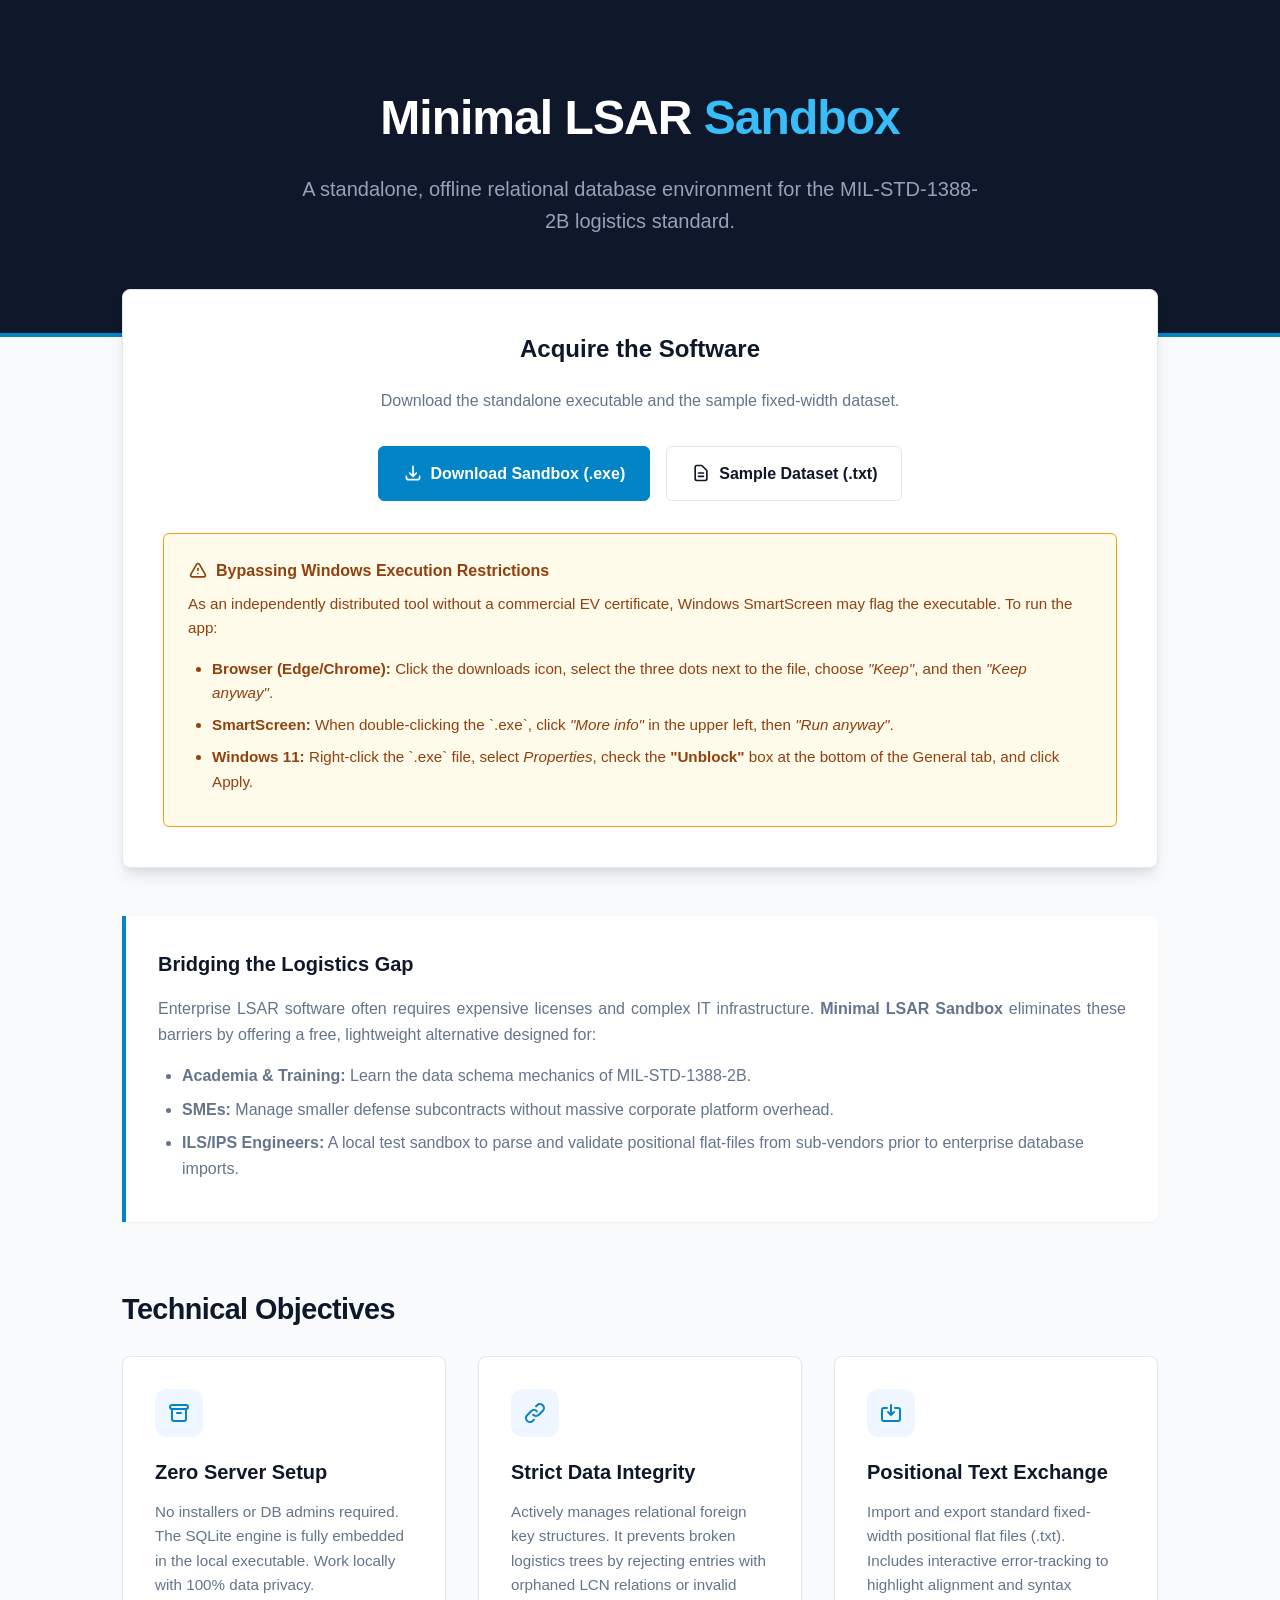
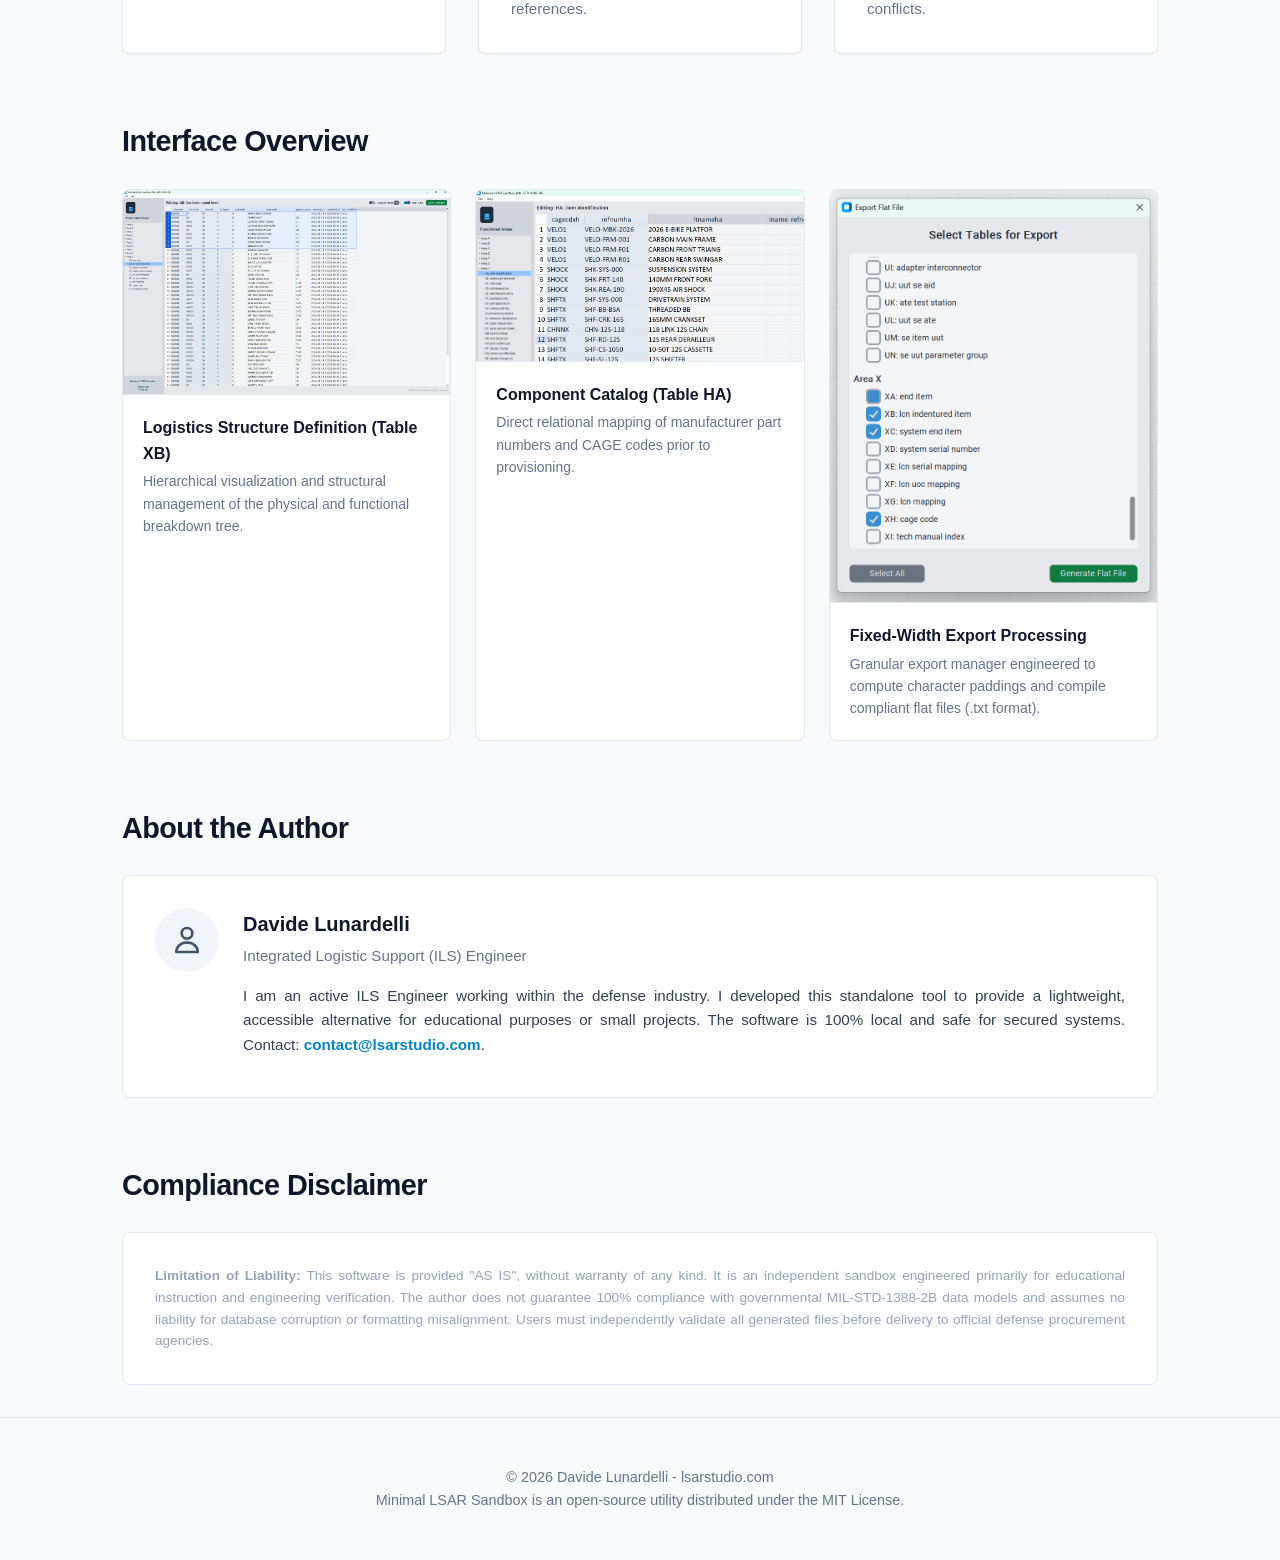
==== index.html @ b0a7988f "Update download link for minimal LSAR executable" ====
<!DOCTYPE html>
<html lang="en">
<head>
    <meta charset="UTF-8">
    <meta name="viewport" content="width=device-width, initial-scale=1.0">
    <title>Free Minimal LSAR Sandbox | MIL-STD-1388-2B Relational Engine</title>
    <link rel="icon" type="image/x-icon" href="[data-uri]">
    <style>
        :root {
            --bg-body: #F8FAFC;
            --bg-surface: #FFFFFF;
            --text-main: #0F172A;
            --text-muted: #64748B;
            --primary: #0284C7;
            --primary-hover: #0369A1;
            --secondary: #E2E8F0;
            --secondary-hover: #F1F5F9;
            --dark-slate: #0F172A;
            --alert-bg: #FFFBEB;
            --alert-border: #F59E0B;
            --alert-text: #92400E;
            --radius: 8px;
        }
        
        * { box-sizing: border-box; }
        
        body {
            font-family: -apple-system, BlinkMacSystemFont, "Inter", "Segoe UI", Roboto, Helvetica, Arial, sans-serif;
            line-height: 1.6;
            margin: 0;
            padding: 0;
            background-color: var(--bg-body);
            color: var(--text-main);
            -webkit-font-smoothing: antialiased;
        }

        .hero {
            background-color: var(--dark-slate);
            color: #FFFFFF;
            padding: 5rem 2rem 6rem 2rem;
            text-align: center;
            border-bottom: 4px solid var(--primary);
        }
        .hero h1 {
            margin: 0 0 1rem 0;
            font-size: 3rem;
            font-weight: 800;
            letter-spacing: -0.02em;
        }
        .hero h1 span { color: #38BDF8; }
        .hero p {
            max-width: 700px;
            margin: 0 auto;
            font-size: 1.25rem;
            color: #94A3B8;
            font-weight: 400;
        }

        .container {
            max-width: 1100px;
            margin: -3rem auto 2rem auto;
            padding: 0 2rem;
        }

        .download-panel {
            background: var(--bg-surface);
            border: 1px solid var(--secondary);
            border-radius: var(--radius);
            padding: 2.5rem;
            box-shadow: 0 10px 15px -3px rgba(0, 0, 0, 0.1), 0 4px 6px -2px rgba(0, 0, 0, 0.05);
            text-align: center;
            margin-bottom: 3rem;
        }
        .download-panel h2 { margin-top: 0; font-size: 1.5rem; color: var(--text-main); }
        .download-panel > p { color: var(--text-muted); margin-bottom: 2rem; }

        .btn-group {
            display: flex;
            justify-content: center;
            gap: 1rem;
            flex-wrap: wrap;
            margin-bottom: 2rem;
        }
        .btn {
            display: inline-flex;
            align-items: center;
            gap: 0.5rem;
            padding: 0.875rem 1.5rem;
            font-size: 1rem;
            font-weight: 600;
            border-radius: 6px;
            text-decoration: none;
            transition: all 0.2s ease;
            cursor: pointer;
        }
        .btn svg { width: 20px; height: 20px; }
        .btn-primary {
            background-color: var(--primary);
            color: #FFFFFF;
            border: 1px solid var(--primary);
        }
        .btn-primary:hover { background-color: var(--primary-hover); }
        .btn-outline {
            background-color: transparent;
            color: var(--text-main);
            border: 1px solid var(--secondary);
        }
        .btn-outline:hover { background-color: var(--secondary-hover); }

        .security-notice {
            background-color: var(--alert-bg);
            border: 1px solid var(--alert-border);
            border-radius: 6px;
            padding: 1.5rem;
            text-align: left;
            color: var(--alert-text);
            font-size: 0.95rem;
        }
        .security-notice h4 {
            display: flex;
            align-items: center;
            gap: 0.5rem;
            margin: 0 0 0.5rem 0;
            font-size: 1rem;
        }
        .security-notice p { margin: 0 0 1rem 0; }
        .security-notice ul { margin: 0; padding-left: 1.5rem; }
        .security-notice li { margin-bottom: 0.5rem; }

        .section-title {
            font-size: 1.8rem;
            font-weight: 700;
            margin: 4rem 0 1.5rem 0;
            color: var(--text-main);
            letter-spacing: -0.02em;
        }

        .features-grid {
            display: grid;
            grid-template-columns: repeat(auto-fit, minmax(300px, 1fr));
            gap: 2rem;
            margin-bottom: 4rem;
        }
        .feature-card {
            background: var(--bg-surface);
            padding: 2rem;
            border-radius: var(--radius);
            border: 1px solid var(--secondary);
            box-shadow: 0 1px 2px rgba(0, 0, 0, 0.05);
        }
        .feature-icon {
            display: inline-flex;
            align-items: center;
            justify-content: center;
            width: 48px;
            height: 48px;
            background: #EFF6FF;
            color: var(--primary);
            border-radius: 12px;
            margin-bottom: 1.2rem;
        }
        .feature-card h3 { margin: 0 0 0.75rem 0; font-size: 1.25rem; }
        .feature-card p { margin: 0; color: var(--text-muted); font-size: 0.95rem; }

        .mission-box {
            background: var(--bg-surface);
            border-left: 4px solid var(--primary);
            padding: 2rem;
            border-radius: 0 var(--radius) var(--radius) 0;
            box-shadow: 0 1px 2px rgba(0, 0, 0, 0.05);
            margin-bottom: 4rem;
        }
        .mission-box h3 { margin: 0 0 1rem 0; font-size: 1.25rem; }
        .mission-box p { margin: 0 0 1rem 0; color: var(--text-muted); text-align: justify;}
        .mission-box ul { margin: 0; padding-left: 1.5rem; color: var(--text-muted); }
        .mission-box li { margin-bottom: 0.5rem; }

        .gallery-grid {
            display: grid;
            grid-template-columns: repeat(auto-fit, minmax(300px, 1fr));
            gap: 1.5rem;
            margin-bottom: 4rem;
        }
        .gallery-card {
            background: var(--bg-surface);
            border: 1px solid var(--secondary);
            border-radius: var(--radius);
            overflow: hidden;
            transition: transform 0.2s ease, box-shadow 0.2s ease;
        }
        .gallery-card:hover {
            transform: translateY(-5px);
            box-shadow: 0 10px 15px -3px rgba(0, 0, 0, 0.1);
        }
        .gallery-card img {
            width: 100%;
            height: auto;
            display: block;
            border-bottom: 1px solid var(--secondary);
        }
        .gallery-info { padding: 1.25rem; }
        .gallery-info h4 { margin: 0 0 0.25rem 0; font-size: 1rem; color: var(--text-main); }
        .gallery-info p { margin: 0; font-size: 0.875rem; color: var(--text-muted); }

        .author-box {
            display: flex;
            align-items: flex-start;
            gap: 1.5rem;
            background: var(--bg-surface);
            border: 1px solid var(--secondary);
            border-radius: var(--radius);
            padding: 2rem;
            margin-bottom: 4rem;
        }
        .author-avatar {
            display: flex;
            align-items: center;
            justify-content: center;
            width: 64px;
            height: 64px;
            background: #F1F5F9;
            color: #475569;
            border-radius: 50%;
            flex-shrink: 0;
        }
        .author-avatar svg { width: 32px; height: 32px; }
        .author-details h3 { margin: 0 0 0.25rem 0; font-size: 1.25rem; }
        .author-details h4 { margin: 0 0 1rem 0; font-size: 0.95rem; color: var(--text-muted); font-weight: 500; }
        .author-details p { margin: 0 0 0.5rem 0; color: #334155; font-size: 0.95rem; text-align: justify; }
        .author-details a { color: var(--primary); text-decoration: none; font-weight: 600; }
        .author-details a:hover { text-decoration: underline; }

        .legal-text {
            font-size: 0.85rem;
            color: #94A3B8;
            text-align: justify;
            padding: 2rem;
            background: var(--bg-surface);
            border-radius: var(--radius);
            border: 1px solid var(--secondary);
        }
        footer {
            text-align: center;
            padding: 3rem 2rem;
            color: var(--text-muted);
            font-size: 0.9rem;
            margin-top: 2rem;
            border-top: 1px solid var(--secondary);
        }

        @media (max-width: 768px) {
            .hero h1 { font-size: 2.2rem; }
            .hero { padding: 4rem 1rem 5rem 1rem; }
            .container { padding: 0 1rem; }
            .btn-group { flex-direction: column; }
            .btn { width: 100%; justify-content: center; }
            .author-box { flex-direction: column; align-items: center; text-align: center; }
        }
    </style>
</head>
<body>

    <header class="hero">
        <h1>Minimal LSAR <span>Sandbox</span></h1>
        <p>A standalone, offline relational database environment for the MIL-STD-1388-2B logistics standard.</p>
    </header>

    <div class="container">
        
        <div class="download-panel">
            <h2>Acquire the Software</h2>
            <p>Download the standalone executable and the sample fixed-width dataset.</p>
            
            <div class="btn-group">
                <a href="https://github.com/Davidoneo/lsar-sandbox-web/releases/download/v1.0.2/LSAR_minimal.exe" class="btn btn-primary">
                    <svg fill="none" stroke="currentColor" viewBox="0 0 24 24"><path stroke-linecap="round" stroke-linejoin="round" stroke-width="2" d="M4 16v1a3 3 0 003 3h10a3 3 0 003-3v-1m-4-4l-4 4m0 0l-4-4m4 4V4"></path></svg>
                    Download Sandbox (.exe)
                </a>
                <a href="bike_example.txt" download class="btn btn-outline">
                    <svg fill="none" stroke="currentColor" viewBox="0 0 24 24"><path stroke-linecap="round" stroke-linejoin="round" stroke-width="2" d="M9 12h6m-6 4h6m2 5H7a2 2 0 01-2-2V5a2 2 0 012-2h5.586a1 1 0 01.707.293l5.414 5.414a1 1 0 01.293.707V19a2 2 0 01-2 2z"></path></svg>
                    Sample Dataset (.txt)
                </a>
            </div>

            <div class="security-notice">
                <h4>
                    <svg width="20" height="20" fill="none" stroke="currentColor" viewBox="0 0 24 24"><path stroke-linecap="round" stroke-linejoin="round" stroke-width="2" d="M12 9v2m0 4h.01m-6.938 4h13.856c1.54 0 2.502-1.667 1.732-3L13.732 4c-.77-1.333-2.694-1.333-3.464 0L3.34 16c-.77 1.333.192 3 1.732 3z"></path></svg>
                    Bypassing Windows Execution Restrictions
                </h4>
                <p>As an independently distributed tool without a commercial EV certificate, Windows SmartScreen may flag the executable. To run the app:</p>
                <ul>
                    <li><strong>Browser (Edge/Chrome):</strong> Click the downloads icon, select the three dots next to the file, choose <em>"Keep"</em>, and then <em>"Keep anyway"</em>.</li>
                    <li><strong>SmartScreen:</strong> When double-clicking the `.exe`, click <em>"More info"</em> in the upper left, then <em>"Run anyway"</em>.</li>
                    <li><strong>Windows 11:</strong> Right-click the `.exe` file, select <em>Properties</em>, check the <strong>"Unblock"</strong> box at the bottom of the General tab, and click Apply.</li>
                </ul>
            </div>
        </div>

        <div class="mission-box">
            <h3>Bridging the Logistics Gap</h3>
            <p>Enterprise LSAR software often requires expensive licenses and complex IT infrastructure. <strong>Minimal LSAR Sandbox</strong> eliminates these barriers by offering a free, lightweight alternative designed for:</p>
            <ul>
                <li><strong>Academia & Training:</strong> Learn the data schema mechanics of MIL-STD-1388-2B.</li>
                <li><strong>SMEs:</strong> Manage smaller defense subcontracts without massive corporate platform overhead.</li>
                <li><strong>ILS/IPS Engineers:</strong> A local test sandbox to parse and validate positional flat-files from sub-vendors prior to enterprise database imports.</li>
            </ul>
        </div>

        <h2 class="section-title">Technical Objectives</h2>
        <div class="features-grid">
            <div class="feature-card">
                <div class="feature-icon">
                    <svg width="24" height="24" fill="none" stroke="currentColor" viewBox="0 0 24 24"><path stroke-linecap="round" stroke-linejoin="round" stroke-width="2" d="M5 8h14M5 8a2 2 0 110-4h14a2 2 0 110 4M5 8v10a2 2 0 002 2h10a2 2 0 002-2V8m-9 4h4"></path></svg>
                </div>
                <h3>Zero Server Setup</h3>
                <p>No installers or DB admins required. The SQLite engine is fully embedded in the local executable. Work locally with 100% data privacy.</p>
            </div>
            <div class="feature-card">
                <div class="feature-icon">
                    <svg width="24" height="24" fill="none" stroke="currentColor" viewBox="0 0 24 24"><path stroke-linecap="round" stroke-linejoin="round" stroke-width="2" d="M13.828 10.172a4 4 0 00-5.656 0l-4 4a4 4 0 105.656 5.656l1.102-1.101m-.758-4.899a4 4 0 005.656 0l4-4a4 4 0 00-5.656-5.656l-1.1 1.1"></path></svg>
                </div>
                <h3>Strict Data Integrity</h3>
                <p>Actively manages relational foreign key structures. It prevents broken logistics trees by rejecting entries with orphaned LCN relations or invalid references.</p>
            </div>
            <div class="feature-card">
                <div class="feature-icon">
                    <svg width="24" height="24" fill="none" stroke="currentColor" viewBox="0 0 24 24"><path stroke-linecap="round" stroke-linejoin="round" stroke-width="2" d="M8 7H5a2 2 0 00-2 2v9a2 2 0 002 2h14a2 2 0 002-2V9a2 2 0 00-2-2h-3m-1 4l-3 3m0 0l-3-3m3 3V4"></path></svg>
                </div>
                <h3>Positional Text Exchange</h3>
                <p>Import and export standard fixed-width positional flat files (.txt). Includes interactive error-tracking to highlight alignment and syntax conflicts.</p>
            </div>
        </div>

        <h2 class="section-title">Interface Overview</h2>
        <div class="gallery-grid">
            <div class="gallery-card">
                <img src="Screenshot1.png" alt="LCN Table XB Breakdown View">
                <div class="gallery-info">
                    <h4>Logistics Structure Definition (Table XB)</h4>
                    <p>Hierarchical visualization and structural management of the physical and functional breakdown tree.</p>
                </div>
            </div>
            <div class="gallery-card">
                <img src="Screenshot2.png" alt="Hardware Items Table HA View">
                <div class="gallery-info">
                    <h4>Component Catalog (Table HA)</h4>
                    <p>Direct relational mapping of manufacturer part numbers and CAGE codes prior to provisioning.</p>
                </div>
            </div>
            <div class="gallery-card">
                <img src="Screenshot3.png" alt="Export Interface View">
                <div class="gallery-info">
                    <h4>Fixed-Width Export Processing</h4>
                    <p>Granular export manager engineered to compute character paddings and compile compliant flat files (.txt format).</p>
                </div>
            </div>
        </div>

        <h2 class="section-title">About the Author</h2>
        <div class="author-box">
            <div class="author-avatar">
                <svg fill="none" stroke="currentColor" viewBox="0 0 24 24"><path stroke-linecap="round" stroke-linejoin="round" stroke-width="2" d="M16 7a4 4 0 11-8 0 4 4 0 018 0zM12 14a7 7 0 00-8 7h16a7 7 0 00-8-7z"></path></svg>
            </div>
            <div class="author-details">
                <h3>Davide Lunardelli</h3>
                <h4>Integrated Logistic Support (ILS) Engineer</h4>
                <p>I am an active ILS Engineer working within the defense industry. I developed this standalone tool to provide a lightweight, accessible alternative for educational purposes or small projects. The software is 100% local and safe for secured systems. Contact: <a href="mailto:contact@lsarstudio.com">contact@lsarstudio.com</a>.</p>
            </div>
        </div>

        <h2 class="section-title">Compliance Disclaimer</h2>
        <div class="legal-text">
            <strong>Limitation of Liability:</strong> This software is provided "AS IS", without warranty of any kind. It is an independent sandbox engineered primarily for educational instruction and engineering verification. The author does not guarantee 100% compliance with governmental MIL-STD-1388-2B data models and assumes no liability for database corruption or formatting misalignment. Users must independently validate all generated files before delivery to official defense procurement agencies.
        </div>

    </div>

    <footer>
        &copy; 2026 Davide Lunardelli - lsarstudio.com<br>
        Minimal LSAR Sandbox is an open-source utility distributed under the MIT License.
    </footer>

</body>
</html>
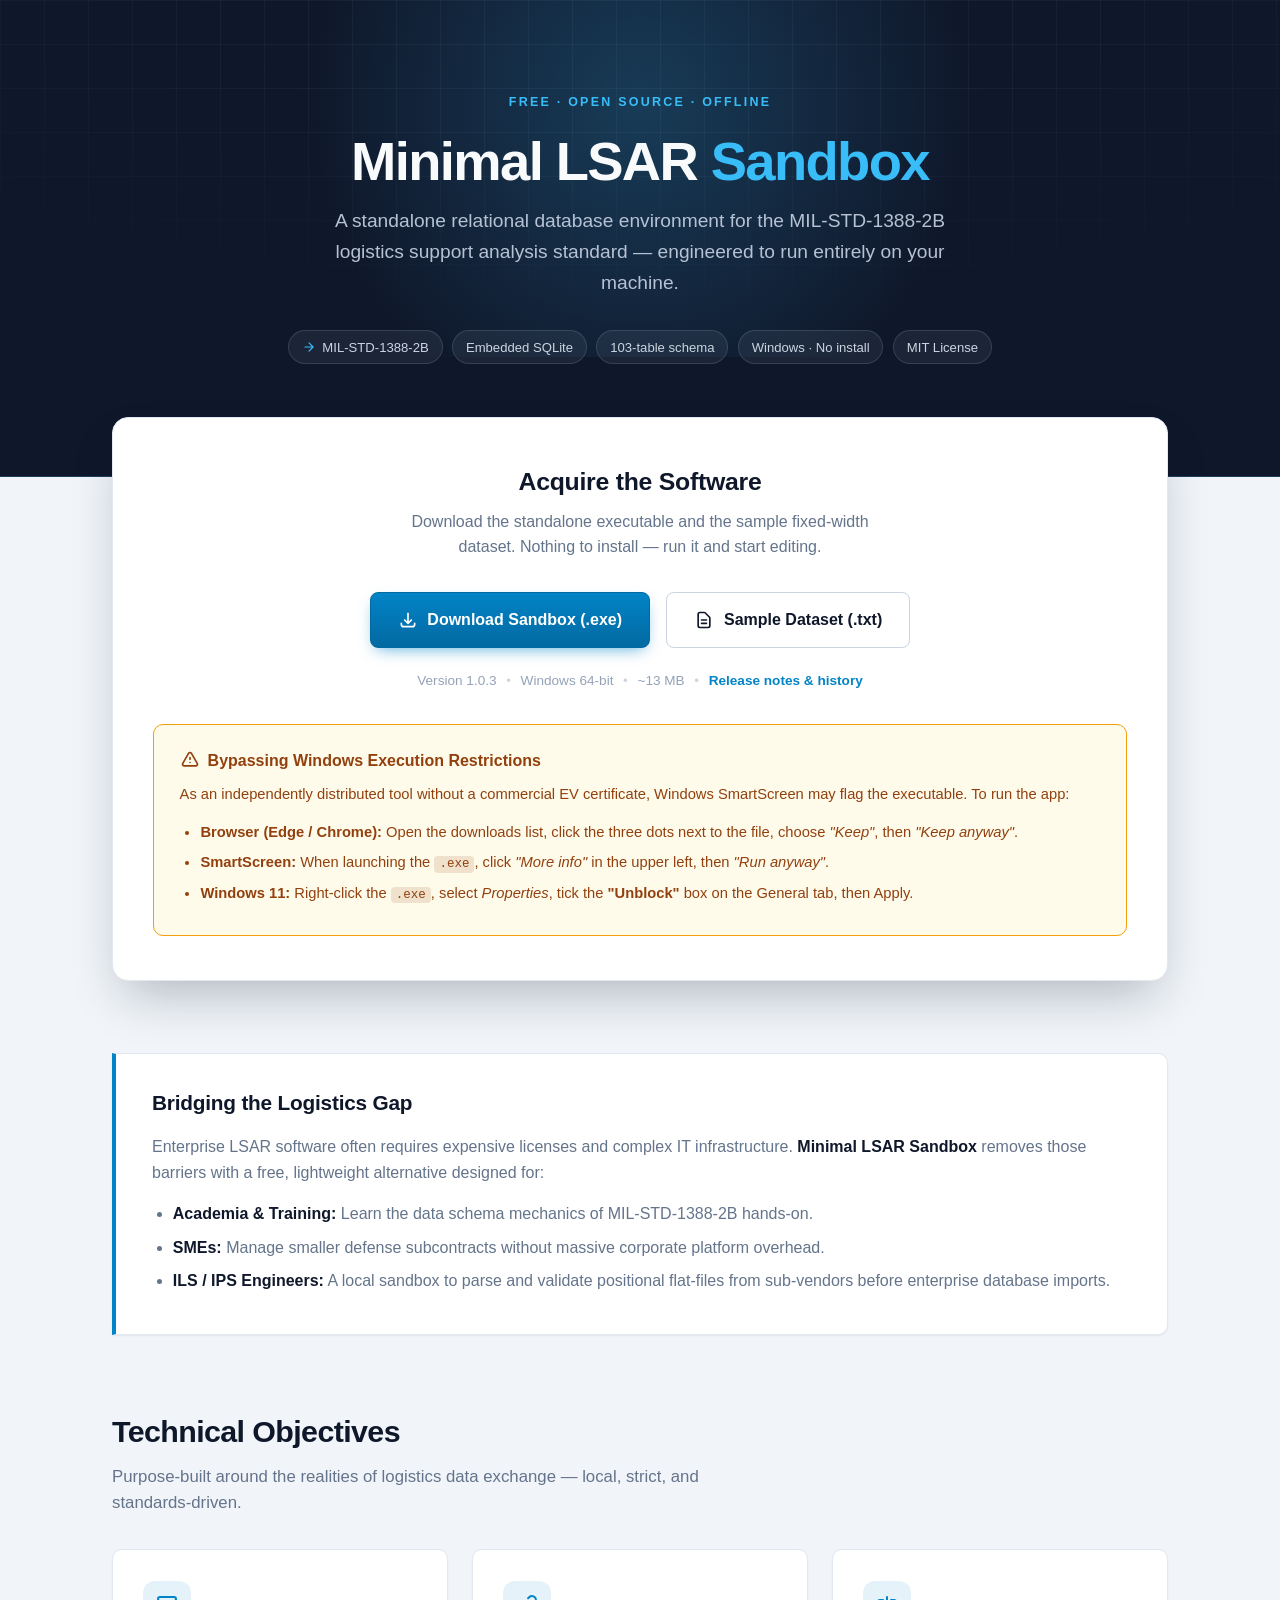
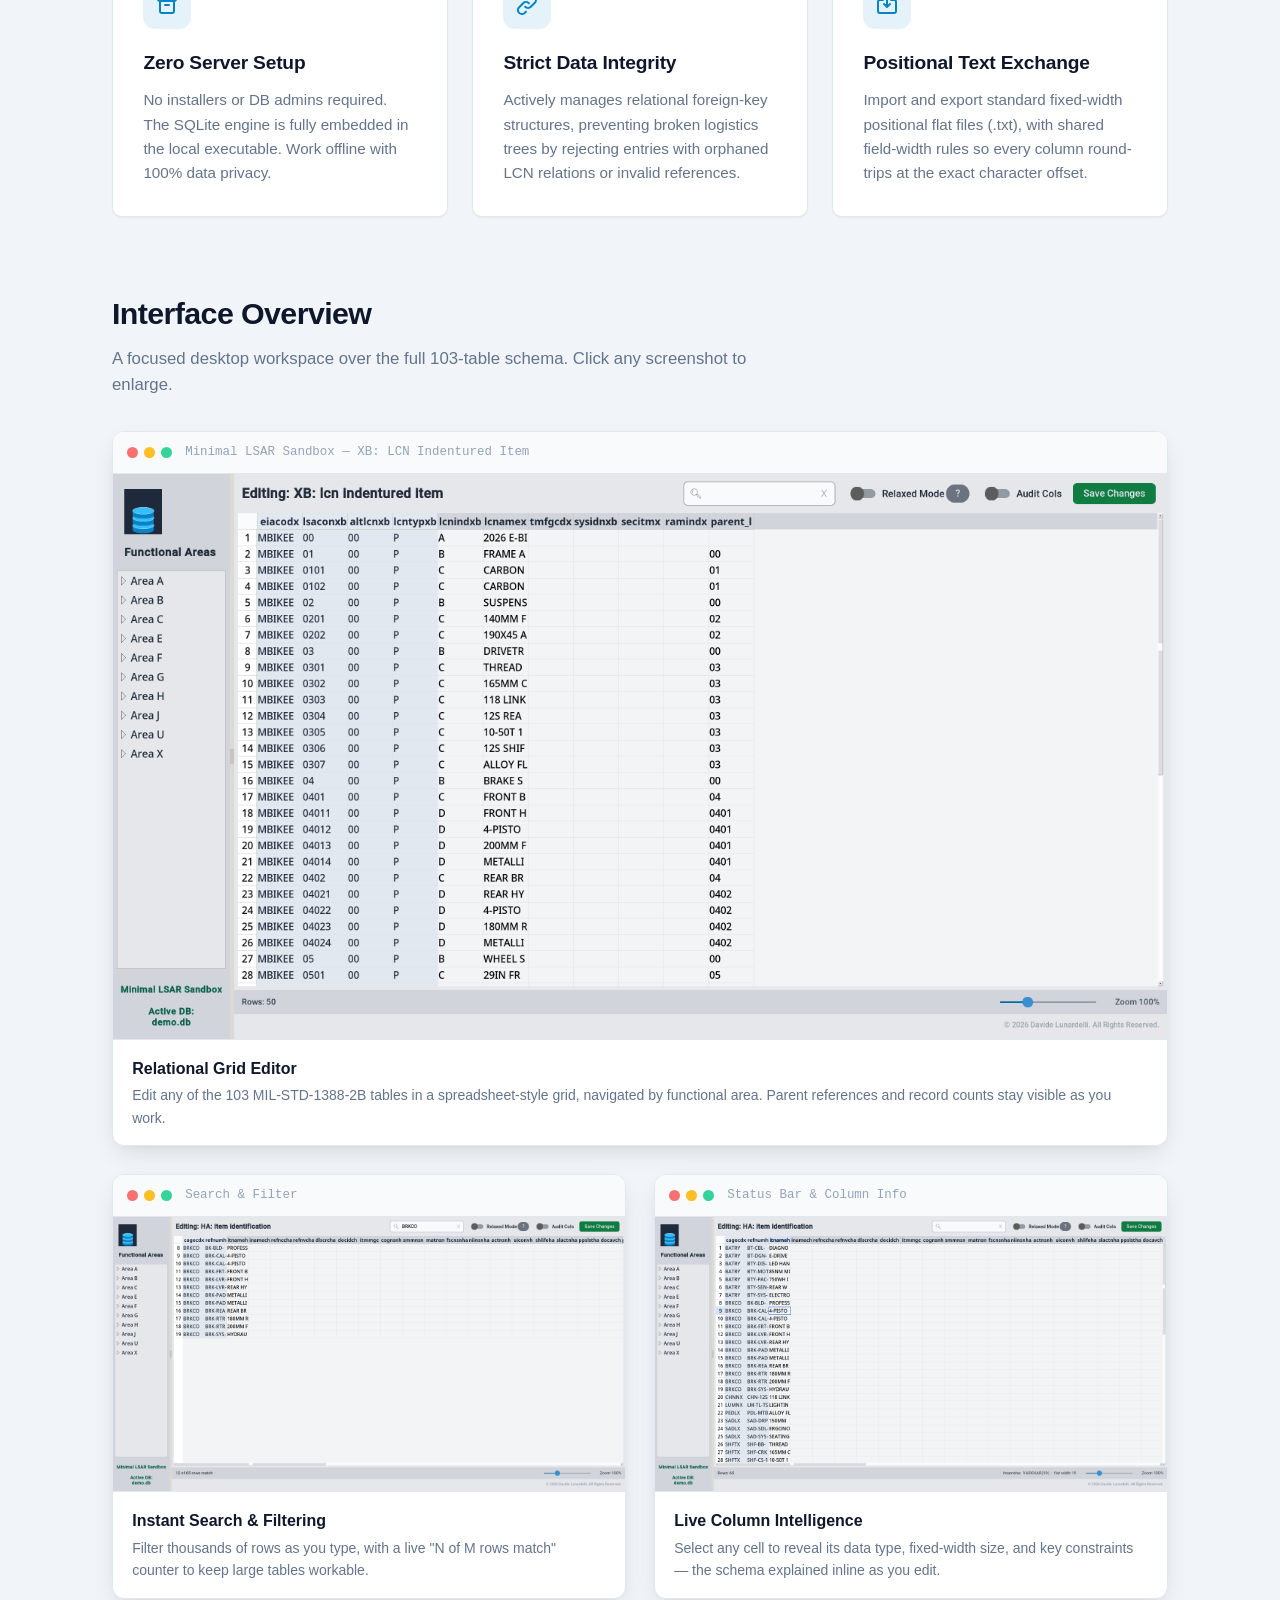
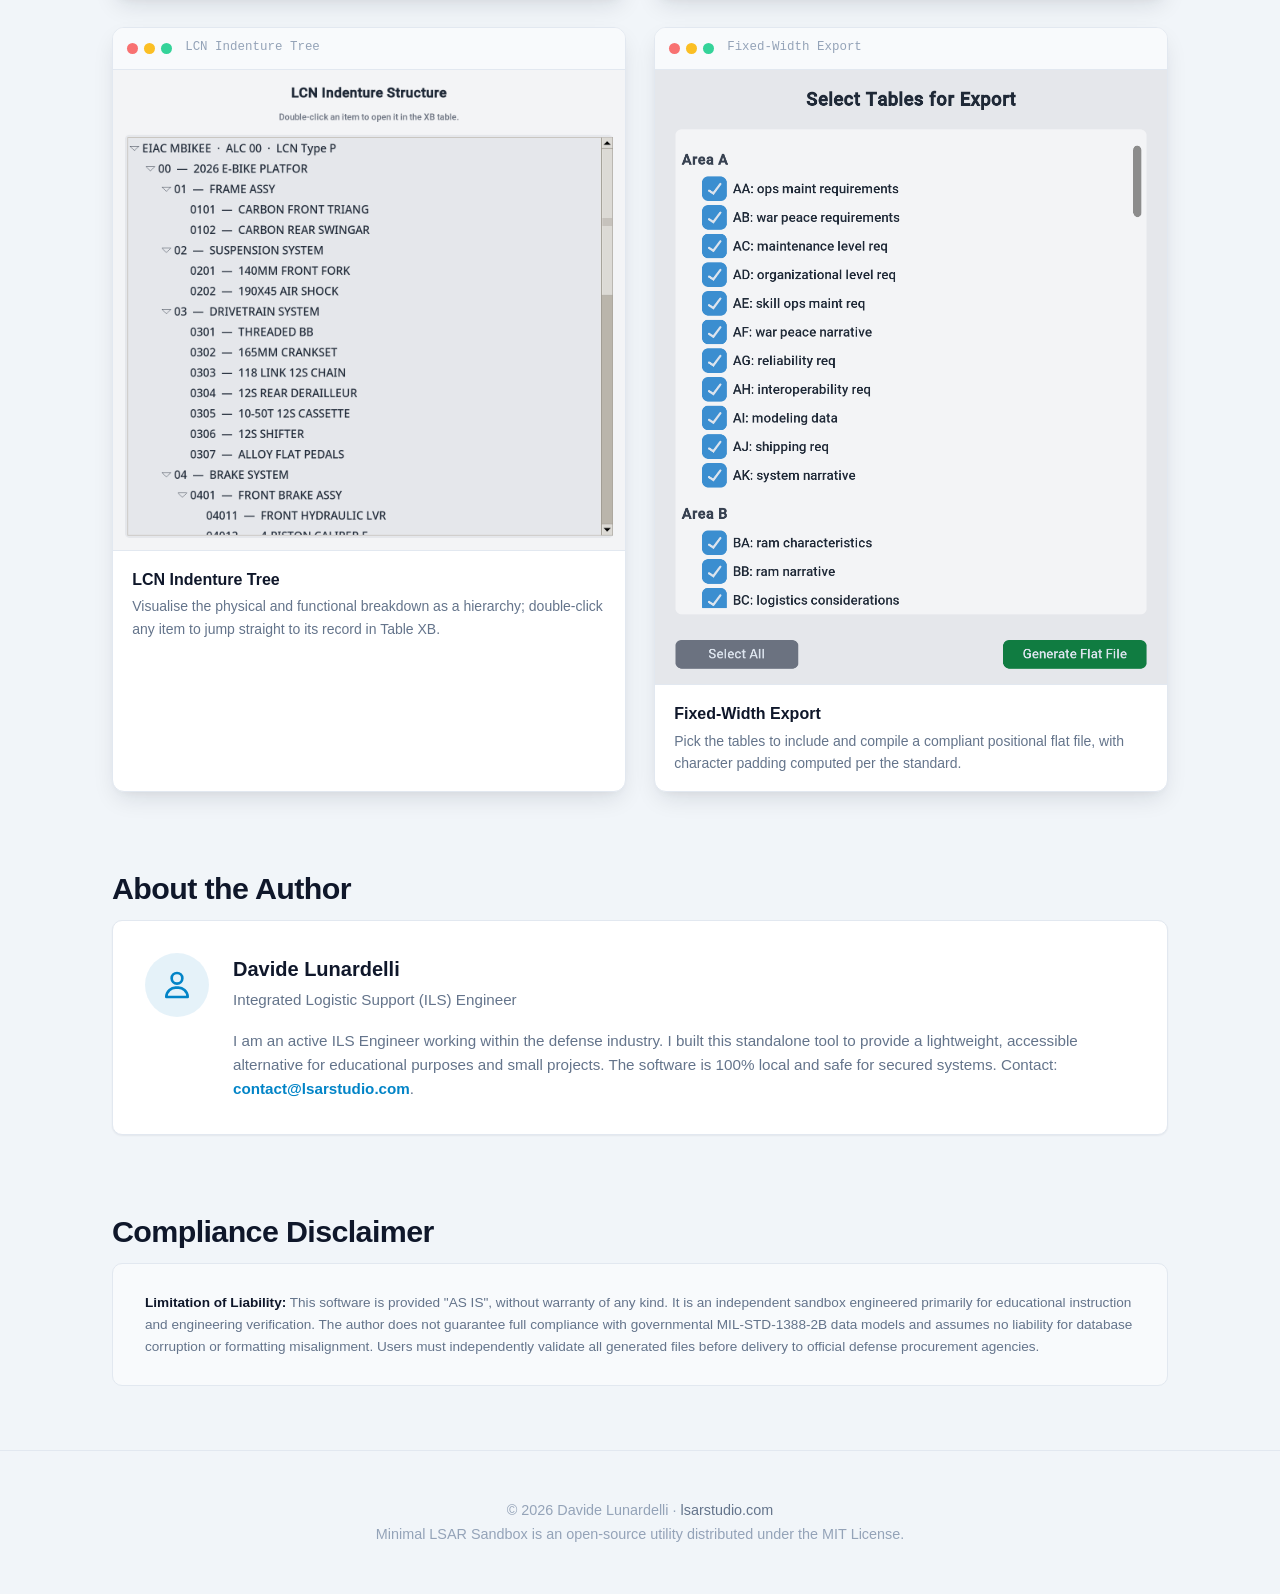
==== commit ba3f22da: "Redesign landing page for v1.0.3 - Repoint download link to v1.0.3; add version/size meta line - The" ====
--- a/index.html
+++ b/index.html
@@ -4,26 +4,62 @@
     <meta charset="UTF-8">
     <meta name="viewport" content="width=device-width, initial-scale=1.0">
     <title>Free Minimal LSAR Sandbox | MIL-STD-1388-2B Relational Engine</title>
+    <meta name="description" content="A free, standalone, offline MIL-STD-1388-2B Logistics Support Analysis Record (LSAR) editor. Embedded SQLite engine, fixed-width flat-file import/export, strict relational integrity. Windows executable, no install required.">
     <link rel="icon" type="image/x-icon" href="[data-uri]">
     <style>
         :root {
-            --bg-body: #F8FAFC;
+            --bg-body: #F1F5F9;
             --bg-surface: #FFFFFF;
+            --bg-subtle: #F8FAFC;
             --text-main: #0F172A;
             --text-muted: #64748B;
+            --text-faint: #94A3B8;
             --primary: #0284C7;
             --primary-hover: #0369A1;
-            --secondary: #E2E8F0;
+            --accent: #38BDF8;
+            --border: #E2E8F0;
+            --border-strong: #CBD5E1;
             --secondary-hover: #F1F5F9;
             --dark-slate: #0F172A;
             --alert-bg: #FFFBEB;
             --alert-border: #F59E0B;
             --alert-text: #92400E;
-            --radius: 8px;
-        }
-        
+            --code-bg: #E2E8F0;
+            --radius: 10px;
+            --shadow-sm: 0 1px 2px rgba(15, 23, 42, 0.06);
+            --shadow-md: 0 10px 25px -5px rgba(15, 23, 42, 0.12), 0 4px 10px -6px rgba(15, 23, 42, 0.08);
+            --shadow-lg: 0 24px 50px -12px rgba(15, 23, 42, 0.28);
+        }
+
+        @media (prefers-color-scheme: dark) {
+            :root {
+                --bg-body: #0B1120;
+                --bg-surface: #131C31;
+                --bg-subtle: #0F1830;
+                --text-main: #E7ECF4;
+                --text-muted: #94A3B8;
+                --text-faint: #64748B;
+                --primary: #38BDF8;
+                --primary-hover: #7DD3FC;
+                --accent: #38BDF8;
+                --border: #24314D;
+                --border-strong: #33415F;
+                --secondary-hover: #1B2740;
+                --dark-slate: #05070E;
+                --alert-bg: #2A2109;
+                --alert-border: #B4790C;
+                --alert-text: #FCD34D;
+                --code-bg: #24314D;
+                --shadow-sm: 0 1px 2px rgba(0, 0, 0, 0.4);
+                --shadow-md: 0 10px 25px -5px rgba(0, 0, 0, 0.5), 0 4px 10px -6px rgba(0, 0, 0, 0.4);
+                --shadow-lg: 0 24px 50px -12px rgba(0, 0, 0, 0.7);
+            }
+        }
+
         * { box-sizing: border-box; }
-        
+
+        html { scroll-behavior: smooth; }
+
         body {
             font-family: -apple-system, BlinkMacSystemFont, "Inter", "Segoe UI", Roboto, Helvetica, Arial, sans-serif;
             line-height: 1.6;
@@ -34,119 +70,230 @@
             -webkit-font-smoothing: antialiased;
         }
 
+        code {
+            font-family: ui-monospace, SFMono-Regular, "SF Mono", Menlo, Consolas, monospace;
+            background: var(--code-bg);
+            padding: 0.1em 0.4em;
+            border-radius: 4px;
+            font-size: 0.85em;
+        }
+
+        /* ---------- HERO ---------- */
         .hero {
+            position: relative;
+            overflow: hidden;
             background-color: var(--dark-slate);
-            color: #FFFFFF;
-            padding: 5rem 2rem 6rem 2rem;
+            color: #F8FAFC;
+            padding: 5.5rem 2rem 7rem 2rem;
             text-align: center;
-            border-bottom: 4px solid var(--primary);
+            border-bottom: 1px solid rgba(56, 189, 248, 0.25);
+        }
+        .hero::before {
+            content: "";
+            position: absolute;
+            inset: 0;
+            background-image:
+                linear-gradient(rgba(148, 163, 184, 0.07) 1px, transparent 1px),
+                linear-gradient(90deg, rgba(148, 163, 184, 0.07) 1px, transparent 1px);
+            background-size: 44px 44px;
+            mask-image: radial-gradient(ellipse 80% 70% at 50% 0%, #000 40%, transparent 100%);
+            -webkit-mask-image: radial-gradient(ellipse 80% 70% at 50% 0%, #000 40%, transparent 100%);
+        }
+        .hero::after {
+            content: "";
+            position: absolute;
+            top: -30%;
+            left: 50%;
+            transform: translateX(-50%);
+            width: 900px;
+            height: 500px;
+            background: radial-gradient(circle, rgba(56, 189, 248, 0.22) 0%, transparent 65%);
+            pointer-events: none;
+        }
+        .hero-inner { position: relative; z-index: 1; }
+        .eyebrow {
+            display: inline-block;
+            font-size: 0.78rem;
+            font-weight: 700;
+            letter-spacing: 0.18em;
+            text-transform: uppercase;
+            color: var(--accent);
+            margin-bottom: 1.25rem;
         }
         .hero h1 {
             margin: 0 0 1rem 0;
-            font-size: 3rem;
+            font-size: 3.4rem;
             font-weight: 800;
+            letter-spacing: -0.03em;
+            line-height: 1.05;
+        }
+        .hero h1 span { color: var(--accent); }
+        .hero-sub {
+            max-width: 640px;
+            margin: 0 auto;
+            font-size: 1.2rem;
+            color: #B6C2D4;
+            font-weight: 400;
+        }
+        .hero-meta {
+            display: flex;
+            flex-wrap: wrap;
+            justify-content: center;
+            gap: 0.6rem;
+            margin-top: 2rem;
+        }
+        .chip {
+            display: inline-flex;
+            align-items: center;
+            gap: 0.4rem;
+            font-size: 0.82rem;
+            font-weight: 500;
+            color: #CBD5E1;
+            background: rgba(148, 163, 184, 0.1);
+            border: 1px solid rgba(148, 163, 184, 0.22);
+            padding: 0.35rem 0.8rem;
+            border-radius: 999px;
+        }
+        .chip svg { width: 14px; height: 14px; color: var(--accent); }
+
+        /* ---------- LAYOUT ---------- */
+        .container {
+            max-width: 1120px;
+            margin: 0 auto;
+            padding: 0 2rem;
+        }
+        .container.pull-up { margin-top: -3.75rem; position: relative; z-index: 2; }
+
+        .section-title {
+            font-size: 1.9rem;
+            font-weight: 750;
+            margin: 4.5rem 0 0.5rem 0;
+            color: var(--text-main);
             letter-spacing: -0.02em;
         }
-        .hero h1 span { color: #38BDF8; }
-        .hero p {
-            max-width: 700px;
-            margin: 0 auto;
-            font-size: 1.25rem;
-            color: #94A3B8;
-            font-weight: 400;
-        }
-
-        .container {
-            max-width: 1100px;
-            margin: -3rem auto 2rem auto;
-            padding: 0 2rem;
-        }
-
+        .section-lead {
+            color: var(--text-muted);
+            font-size: 1.05rem;
+            margin: 0 0 2rem 0;
+            max-width: 640px;
+        }
+
+        /* ---------- DOWNLOAD PANEL ---------- */
         .download-panel {
             background: var(--bg-surface);
-            border: 1px solid var(--secondary);
-            border-radius: var(--radius);
-            padding: 2.5rem;
-            box-shadow: 0 10px 15px -3px rgba(0, 0, 0, 0.1), 0 4px 6px -2px rgba(0, 0, 0, 0.05);
+            border: 1px solid var(--border);
+            border-radius: 16px;
+            padding: 2.75rem 2.5rem;
+            box-shadow: var(--shadow-lg);
             text-align: center;
-            margin-bottom: 3rem;
-        }
-        .download-panel h2 { margin-top: 0; font-size: 1.5rem; color: var(--text-main); }
-        .download-panel > p { color: var(--text-muted); margin-bottom: 2rem; }
+            margin-bottom: 1.5rem;
+        }
+        .download-panel h2 { margin: 0 0 0.4rem 0; font-size: 1.55rem; color: var(--text-main); letter-spacing: -0.01em; }
+        .download-panel > p { color: var(--text-muted); margin: 0 auto 2rem auto; max-width: 460px; }
 
         .btn-group {
             display: flex;
             justify-content: center;
             gap: 1rem;
             flex-wrap: wrap;
-            margin-bottom: 2rem;
         }
         .btn {
             display: inline-flex;
             align-items: center;
-            gap: 0.5rem;
-            padding: 0.875rem 1.5rem;
+            gap: 0.6rem;
+            padding: 0.9rem 1.7rem;
             font-size: 1rem;
             font-weight: 600;
-            border-radius: 6px;
+            border-radius: 8px;
             text-decoration: none;
-            transition: all 0.2s ease;
+            transition: transform 0.15s ease, background-color 0.2s ease, box-shadow 0.2s ease;
             cursor: pointer;
         }
         .btn svg { width: 20px; height: 20px; }
         .btn-primary {
-            background-color: var(--primary);
+            background: linear-gradient(180deg, var(--primary) 0%, var(--primary-hover) 100%);
             color: #FFFFFF;
-            border: 1px solid var(--primary);
-        }
-        .btn-primary:hover { background-color: var(--primary-hover); }
+            border: 1px solid var(--primary-hover);
+            box-shadow: 0 6px 16px -6px rgba(2, 132, 199, 0.7);
+        }
+        .btn-primary:hover { transform: translateY(-2px); box-shadow: 0 10px 22px -6px rgba(2, 132, 199, 0.75); }
         .btn-outline {
             background-color: transparent;
             color: var(--text-main);
-            border: 1px solid var(--secondary);
-        }
-        .btn-outline:hover { background-color: var(--secondary-hover); }
+            border: 1px solid var(--border-strong);
+        }
+        .btn-outline:hover { background-color: var(--secondary-hover); transform: translateY(-2px); }
+        .dl-meta {
+            margin-top: 1.4rem;
+            font-size: 0.85rem;
+            color: var(--text-faint);
+            display: flex;
+            align-items: center;
+            justify-content: center;
+            gap: 0.6rem;
+            flex-wrap: wrap;
+        }
+        .dl-meta .dot { color: var(--border-strong); }
 
         .security-notice {
             background-color: var(--alert-bg);
             border: 1px solid var(--alert-border);
-            border-radius: 6px;
-            padding: 1.5rem;
+            border-radius: 10px;
+            padding: 1.4rem 1.6rem;
             text-align: left;
             color: var(--alert-text);
-            font-size: 0.95rem;
+            font-size: 0.92rem;
+            margin-top: 2rem;
         }
         .security-notice h4 {
             display: flex;
             align-items: center;
             gap: 0.5rem;
-            margin: 0 0 0.5rem 0;
+            margin: 0 0 0.6rem 0;
             font-size: 1rem;
         }
-        .security-notice p { margin: 0 0 1rem 0; }
-        .security-notice ul { margin: 0; padding-left: 1.5rem; }
-        .security-notice li { margin-bottom: 0.5rem; }
-
-        .section-title {
-            font-size: 1.8rem;
-            font-weight: 700;
-            margin: 4rem 0 1.5rem 0;
-            color: var(--text-main);
-            letter-spacing: -0.02em;
-        }
-
+        .security-notice p { margin: 0 0 0.9rem 0; }
+        .security-notice ul { margin: 0; padding-left: 1.3rem; }
+        .security-notice li { margin-bottom: 0.45rem; }
+        .security-notice code { background: rgba(146, 64, 14, 0.14); color: inherit; }
+        @media (prefers-color-scheme: dark) {
+            .security-notice code { background: rgba(252, 211, 77, 0.14); }
+        }
+
+        /* ---------- MISSION ---------- */
+        .mission-box {
+            background: var(--bg-surface);
+            border: 1px solid var(--border);
+            border-left: 4px solid var(--primary);
+            padding: 2rem 2.25rem;
+            border-radius: 0 var(--radius) var(--radius) 0;
+            box-shadow: var(--shadow-sm);
+            margin-top: 4.5rem;
+        }
+        .mission-box h3 { margin: 0 0 0.9rem 0; font-size: 1.3rem; letter-spacing: -0.01em; }
+        .mission-box p { margin: 0 0 1rem 0; color: var(--text-muted); }
+        .mission-box ul { margin: 0; padding-left: 1.3rem; color: var(--text-muted); }
+        .mission-box li { margin-bottom: 0.5rem; }
+        .mission-box strong { color: var(--text-main); }
+
+        /* ---------- FEATURES ---------- */
         .features-grid {
             display: grid;
             grid-template-columns: repeat(auto-fit, minmax(300px, 1fr));
-            gap: 2rem;
-            margin-bottom: 4rem;
+            gap: 1.5rem;
         }
         .feature-card {
             background: var(--bg-surface);
-            padding: 2rem;
+            padding: 1.9rem;
             border-radius: var(--radius);
-            border: 1px solid var(--secondary);
-            box-shadow: 0 1px 2px rgba(0, 0, 0, 0.05);
+            border: 1px solid var(--border);
+            box-shadow: var(--shadow-sm);
+            transition: transform 0.2s ease, box-shadow 0.2s ease, border-color 0.2s ease;
+        }
+        .feature-card:hover {
+            transform: translateY(-4px);
+            box-shadow: var(--shadow-md);
+            border-color: var(--border-strong);
         }
         .feature-icon {
             display: inline-flex;
@@ -154,63 +301,113 @@
             justify-content: center;
             width: 48px;
             height: 48px;
-            background: #EFF6FF;
+            background: rgba(2, 132, 199, 0.1);
             color: var(--primary);
             border-radius: 12px;
             margin-bottom: 1.2rem;
         }
-        .feature-card h3 { margin: 0 0 0.75rem 0; font-size: 1.25rem; }
+        .feature-card h3 { margin: 0 0 0.6rem 0; font-size: 1.2rem; letter-spacing: -0.01em; }
         .feature-card p { margin: 0; color: var(--text-muted); font-size: 0.95rem; }
 
-        .mission-box {
+        /* ---------- GALLERY / SHOWCASE ---------- */
+        .shot {
             background: var(--bg-surface);
-            border-left: 4px solid var(--primary);
-            padding: 2rem;
-            border-radius: 0 var(--radius) var(--radius) 0;
-            box-shadow: 0 1px 2px rgba(0, 0, 0, 0.05);
-            margin-bottom: 4rem;
-        }
-        .mission-box h3 { margin: 0 0 1rem 0; font-size: 1.25rem; }
-        .mission-box p { margin: 0 0 1rem 0; color: var(--text-muted); text-align: justify;}
-        .mission-box ul { margin: 0; padding-left: 1.5rem; color: var(--text-muted); }
-        .mission-box li { margin-bottom: 0.5rem; }
-
-        .gallery-grid {
-            display: grid;
-            grid-template-columns: repeat(auto-fit, minmax(300px, 1fr));
-            gap: 1.5rem;
-            margin-bottom: 4rem;
-        }
-        .gallery-card {
-            background: var(--bg-surface);
-            border: 1px solid var(--secondary);
-            border-radius: var(--radius);
+            border: 1px solid var(--border);
+            border-radius: 12px;
             overflow: hidden;
-            transition: transform 0.2s ease, box-shadow 0.2s ease;
-        }
-        .gallery-card:hover {
-            transform: translateY(-5px);
-            box-shadow: 0 10px 15px -3px rgba(0, 0, 0, 0.1);
-        }
-        .gallery-card img {
+            box-shadow: var(--shadow-md);
+        }
+        .shot-bar {
+            display: flex;
+            align-items: center;
+            gap: 0.45rem;
+            padding: 0.65rem 0.9rem;
+            background: var(--bg-subtle);
+            border-bottom: 1px solid var(--border);
+        }
+        .shot-bar .dots { display: flex; gap: 0.35rem; }
+        .shot-bar .dots i { width: 11px; height: 11px; border-radius: 50%; display: block; }
+        .shot-bar .dots i:nth-child(1) { background: #F87171; }
+        .shot-bar .dots i:nth-child(2) { background: #FBBF24; }
+        .shot-bar .dots i:nth-child(3) { background: #34D399; }
+        .shot-bar span {
+            font-size: 0.78rem;
+            color: var(--text-faint);
+            font-family: ui-monospace, SFMono-Regular, Menlo, Consolas, monospace;
+            margin-left: 0.4rem;
+        }
+        .shot-img {
+            display: block;
             width: 100%;
             height: auto;
-            display: block;
-            border-bottom: 1px solid var(--secondary);
-        }
-        .gallery-info { padding: 1.25rem; }
-        .gallery-info h4 { margin: 0 0 0.25rem 0; font-size: 1rem; color: var(--text-main); }
-        .gallery-info p { margin: 0; font-size: 0.875rem; color: var(--text-muted); }
-
+            cursor: zoom-in;
+            background: #D1D5DB;
+        }
+        .shot-caption {
+            padding: 1rem 1.2rem;
+            border-top: 1px solid var(--border);
+        }
+        .shot-caption h4 { margin: 0 0 0.2rem 0; font-size: 1rem; color: var(--text-main); }
+        .shot-caption p { margin: 0; font-size: 0.875rem; color: var(--text-muted); }
+
+        .showcase-featured { margin-bottom: 1.75rem; }
+        .showcase-duo {
+            display: grid;
+            grid-template-columns: repeat(auto-fit, minmax(320px, 1fr));
+            gap: 1.75rem;
+            margin-bottom: 1.75rem;
+        }
+
+        /* ---------- LIGHTBOX ---------- */
+        .lightbox {
+            position: fixed;
+            inset: 0;
+            background: rgba(2, 6, 15, 0.9);
+            display: none;
+            align-items: center;
+            justify-content: center;
+            padding: 2rem;
+            z-index: 100;
+            cursor: zoom-out;
+            backdrop-filter: blur(4px);
+        }
+        .lightbox.open { display: flex; }
+        .lightbox img {
+            max-width: 100%;
+            max-height: 92vh;
+            border-radius: 8px;
+            box-shadow: 0 30px 60px -15px rgba(0, 0, 0, 0.7);
+            border: 1px solid rgba(148, 163, 184, 0.3);
+        }
+        .lightbox-close {
+            position: absolute;
+            top: 1.25rem;
+            right: 1.5rem;
+            color: #E2E8F0;
+            font-size: 2rem;
+            line-height: 1;
+            background: rgba(148, 163, 184, 0.15);
+            border: none;
+            width: 44px;
+            height: 44px;
+            border-radius: 50%;
+            cursor: pointer;
+            display: flex;
+            align-items: center;
+            justify-content: center;
+        }
+        .lightbox-close:hover { background: rgba(148, 163, 184, 0.3); }
+
+        /* ---------- AUTHOR ---------- */
         .author-box {
             display: flex;
             align-items: flex-start;
             gap: 1.5rem;
             background: var(--bg-surface);
-            border: 1px solid var(--secondary);
+            border: 1px solid var(--border);
             border-radius: var(--radius);
             padding: 2rem;
-            margin-bottom: 4rem;
+            box-shadow: var(--shadow-sm);
         }
         .author-avatar {
             display: flex;
@@ -218,40 +415,45 @@
             justify-content: center;
             width: 64px;
             height: 64px;
-            background: #F1F5F9;
-            color: #475569;
+            background: rgba(2, 132, 199, 0.1);
+            color: var(--primary);
             border-radius: 50%;
             flex-shrink: 0;
         }
         .author-avatar svg { width: 32px; height: 32px; }
-        .author-details h3 { margin: 0 0 0.25rem 0; font-size: 1.25rem; }
+        .author-details h3 { margin: 0 0 0.2rem 0; font-size: 1.25rem; }
         .author-details h4 { margin: 0 0 1rem 0; font-size: 0.95rem; color: var(--text-muted); font-weight: 500; }
-        .author-details p { margin: 0 0 0.5rem 0; color: #334155; font-size: 0.95rem; text-align: justify; }
+        .author-details p { margin: 0; color: var(--text-muted); font-size: 0.95rem; }
         .author-details a { color: var(--primary); text-decoration: none; font-weight: 600; }
         .author-details a:hover { text-decoration: underline; }
 
+        /* ---------- LEGAL / FOOTER ---------- */
         .legal-text {
             font-size: 0.85rem;
-            color: #94A3B8;
-            text-align: justify;
-            padding: 2rem;
-            background: var(--bg-surface);
+            color: var(--text-muted);
+            padding: 1.75rem 2rem;
+            background: var(--bg-subtle);
             border-radius: var(--radius);
-            border: 1px solid var(--secondary);
-        }
+            border: 1px solid var(--border);
+        }
+        .legal-text strong { color: var(--text-main); }
         footer {
             text-align: center;
             padding: 3rem 2rem;
-            color: var(--text-muted);
+            color: var(--text-faint);
             font-size: 0.9rem;
-            margin-top: 2rem;
-            border-top: 1px solid var(--secondary);
-        }
+            margin-top: 4rem;
+            border-top: 1px solid var(--border);
+        }
+        footer a { color: var(--text-muted); text-decoration: none; }
+        footer a:hover { color: var(--primary); }
 
         @media (max-width: 768px) {
-            .hero h1 { font-size: 2.2rem; }
-            .hero { padding: 4rem 1rem 5rem 1rem; }
-            .container { padding: 0 1rem; }
+            .hero { padding: 4rem 1.25rem 5.5rem 1.25rem; }
+            .hero h1 { font-size: 2.4rem; }
+            .hero-sub { font-size: 1.05rem; }
+            .container { padding: 0 1.25rem; }
+            .download-panel { padding: 2rem 1.4rem; }
             .btn-group { flex-direction: column; }
             .btn { width: 100%; justify-content: center; }
             .author-box { flex-direction: column; align-items: center; text-align: center; }
@@ -261,124 +463,199 @@
 <body>
 
     <header class="hero">
-        <h1>Minimal LSAR <span>Sandbox</span></h1>
-        <p>A standalone, offline relational database environment for the MIL-STD-1388-2B logistics standard.</p>
+        <div class="hero-inner">
+            <span class="eyebrow">Free &middot; Open Source &middot; Offline</span>
+            <h1>Minimal LSAR <span>Sandbox</span></h1>
+            <p class="hero-sub">A standalone relational database environment for the MIL-STD-1388-2B logistics support analysis standard — engineered to run entirely on your machine.</p>
+            <div class="hero-meta">
+                <span class="chip">
+                    <svg fill="none" stroke="currentColor" viewBox="0 0 24 24"><path stroke-linecap="round" stroke-linejoin="round" stroke-width="2" d="M5 12h14M12 5l7 7-7 7"/></svg>
+                    MIL-STD-1388-2B
+                </span>
+                <span class="chip">Embedded SQLite</span>
+                <span class="chip">103-table schema</span>
+                <span class="chip">Windows &middot; No install</span>
+                <span class="chip">MIT License</span>
+            </div>
+        </div>
     </header>
 
-    <div class="container">
-        
+    <div class="container pull-up">
+
         <div class="download-panel">
             <h2>Acquire the Software</h2>
-            <p>Download the standalone executable and the sample fixed-width dataset.</p>
-            
+            <p>Download the standalone executable and the sample fixed-width dataset. Nothing to install — run it and start editing.</p>
+
             <div class="btn-group">
-                <a href="https://github.com/Davidoneo/lsar-sandbox-web/releases/download/v1.0.2/LSAR_minimal.exe" class="btn btn-primary">
-                    <svg fill="none" stroke="currentColor" viewBox="0 0 24 24"><path stroke-linecap="round" stroke-linejoin="round" stroke-width="2" d="M4 16v1a3 3 0 003 3h10a3 3 0 003-3v-1m-4-4l-4 4m0 0l-4-4m4 4V4"></path></svg>
+                <a href="https://github.com/Davidoneo/lsar-sandbox-web/releases/download/v1.0.3/LSAR_minimal.exe" class="btn btn-primary">
+                    <svg fill="none" stroke="currentColor" viewBox="0 0 24 24"><path stroke-linecap="round" stroke-linejoin="round" stroke-width="2" d="M4 16v1a3 3 0 003 3h10a3 3 0 003-3v-1m-4-4l-4 4m0 0l-4-4m4 4V4"/></svg>
                     Download Sandbox (.exe)
                 </a>
                 <a href="bike_example.txt" download class="btn btn-outline">
-                    <svg fill="none" stroke="currentColor" viewBox="0 0 24 24"><path stroke-linecap="round" stroke-linejoin="round" stroke-width="2" d="M9 12h6m-6 4h6m2 5H7a2 2 0 01-2-2V5a2 2 0 012-2h5.586a1 1 0 01.707.293l5.414 5.414a1 1 0 01.293.707V19a2 2 0 01-2 2z"></path></svg>
+                    <svg fill="none" stroke="currentColor" viewBox="0 0 24 24"><path stroke-linecap="round" stroke-linejoin="round" stroke-width="2" d="M9 12h6m-6 4h6m2 5H7a2 2 0 01-2-2V5a2 2 0 012-2h5.586a1 1 0 01.707.293l5.414 5.414a1 1 0 01.293.707V19a2 2 0 01-2 2z"/></svg>
                     Sample Dataset (.txt)
                 </a>
             </div>
 
+            <div class="dl-meta">
+                <span>Version 1.0.3</span>
+                <span class="dot">&bull;</span>
+                <span>Windows 64-bit</span>
+                <span class="dot">&bull;</span>
+                <span>~13 MB</span>
+                <span class="dot">&bull;</span>
+                <span><a href="https://github.com/Davidoneo/lsar-sandbox-web/releases" style="color:var(--primary);text-decoration:none;font-weight:600;">Release notes &amp; history</a></span>
+            </div>
+
             <div class="security-notice">
                 <h4>
-                    <svg width="20" height="20" fill="none" stroke="currentColor" viewBox="0 0 24 24"><path stroke-linecap="round" stroke-linejoin="round" stroke-width="2" d="M12 9v2m0 4h.01m-6.938 4h13.856c1.54 0 2.502-1.667 1.732-3L13.732 4c-.77-1.333-2.694-1.333-3.464 0L3.34 16c-.77 1.333.192 3 1.732 3z"></path></svg>
+                    <svg width="20" height="20" fill="none" stroke="currentColor" viewBox="0 0 24 24"><path stroke-linecap="round" stroke-linejoin="round" stroke-width="2" d="M12 9v2m0 4h.01m-6.938 4h13.856c1.54 0 2.502-1.667 1.732-3L13.732 4c-.77-1.333-2.694-1.333-3.464 0L3.34 16c-.77 1.333.192 3 1.732 3z"/></svg>
                     Bypassing Windows Execution Restrictions
                 </h4>
                 <p>As an independently distributed tool without a commercial EV certificate, Windows SmartScreen may flag the executable. To run the app:</p>
                 <ul>
-                    <li><strong>Browser (Edge/Chrome):</strong> Click the downloads icon, select the three dots next to the file, choose <em>"Keep"</em>, and then <em>"Keep anyway"</em>.</li>
-                    <li><strong>SmartScreen:</strong> When double-clicking the `.exe`, click <em>"More info"</em> in the upper left, then <em>"Run anyway"</em>.</li>
-                    <li><strong>Windows 11:</strong> Right-click the `.exe` file, select <em>Properties</em>, check the <strong>"Unblock"</strong> box at the bottom of the General tab, and click Apply.</li>
+                    <li><strong>Browser (Edge / Chrome):</strong> Open the downloads list, click the three dots next to the file, choose <em>"Keep"</em>, then <em>"Keep anyway"</em>.</li>
+                    <li><strong>SmartScreen:</strong> When launching the <code>.exe</code>, click <em>"More info"</em> in the upper left, then <em>"Run anyway"</em>.</li>
+                    <li><strong>Windows 11:</strong> Right-click the <code>.exe</code>, select <em>Properties</em>, tick the <strong>"Unblock"</strong> box on the General tab, then Apply.</li>
                 </ul>
             </div>
         </div>
 
         <div class="mission-box">
             <h3>Bridging the Logistics Gap</h3>
-            <p>Enterprise LSAR software often requires expensive licenses and complex IT infrastructure. <strong>Minimal LSAR Sandbox</strong> eliminates these barriers by offering a free, lightweight alternative designed for:</p>
+            <p>Enterprise LSAR software often requires expensive licenses and complex IT infrastructure. <strong>Minimal LSAR Sandbox</strong> removes those barriers with a free, lightweight alternative designed for:</p>
             <ul>
-                <li><strong>Academia & Training:</strong> Learn the data schema mechanics of MIL-STD-1388-2B.</li>
+                <li><strong>Academia &amp; Training:</strong> Learn the data schema mechanics of MIL-STD-1388-2B hands-on.</li>
                 <li><strong>SMEs:</strong> Manage smaller defense subcontracts without massive corporate platform overhead.</li>
-                <li><strong>ILS/IPS Engineers:</strong> A local test sandbox to parse and validate positional flat-files from sub-vendors prior to enterprise database imports.</li>
+                <li><strong>ILS / IPS Engineers:</strong> A local sandbox to parse and validate positional flat-files from sub-vendors before enterprise database imports.</li>
             </ul>
         </div>
 
         <h2 class="section-title">Technical Objectives</h2>
+        <p class="section-lead">Purpose-built around the realities of logistics data exchange — local, strict, and standards-driven.</p>
         <div class="features-grid">
             <div class="feature-card">
                 <div class="feature-icon">
-                    <svg width="24" height="24" fill="none" stroke="currentColor" viewBox="0 0 24 24"><path stroke-linecap="round" stroke-linejoin="round" stroke-width="2" d="M5 8h14M5 8a2 2 0 110-4h14a2 2 0 110 4M5 8v10a2 2 0 002 2h10a2 2 0 002-2V8m-9 4h4"></path></svg>
+                    <svg width="24" height="24" fill="none" stroke="currentColor" viewBox="0 0 24 24"><path stroke-linecap="round" stroke-linejoin="round" stroke-width="2" d="M5 8h14M5 8a2 2 0 110-4h14a2 2 0 110 4M5 8v10a2 2 0 002 2h10a2 2 0 002-2V8m-9 4h4"/></svg>
                 </div>
                 <h3>Zero Server Setup</h3>
-                <p>No installers or DB admins required. The SQLite engine is fully embedded in the local executable. Work locally with 100% data privacy.</p>
+                <p>No installers or DB admins required. The SQLite engine is fully embedded in the local executable. Work offline with 100% data privacy.</p>
             </div>
             <div class="feature-card">
                 <div class="feature-icon">
-                    <svg width="24" height="24" fill="none" stroke="currentColor" viewBox="0 0 24 24"><path stroke-linecap="round" stroke-linejoin="round" stroke-width="2" d="M13.828 10.172a4 4 0 00-5.656 0l-4 4a4 4 0 105.656 5.656l1.102-1.101m-.758-4.899a4 4 0 005.656 0l4-4a4 4 0 00-5.656-5.656l-1.1 1.1"></path></svg>
+                    <svg width="24" height="24" fill="none" stroke="currentColor" viewBox="0 0 24 24"><path stroke-linecap="round" stroke-linejoin="round" stroke-width="2" d="M13.828 10.172a4 4 0 00-5.656 0l-4 4a4 4 0 105.656 5.656l1.102-1.101m-.758-4.899a4 4 0 005.656 0l4-4a4 4 0 00-5.656-5.656l-1.1 1.1"/></svg>
                 </div>
                 <h3>Strict Data Integrity</h3>
-                <p>Actively manages relational foreign key structures. It prevents broken logistics trees by rejecting entries with orphaned LCN relations or invalid references.</p>
+                <p>Actively manages relational foreign-key structures, preventing broken logistics trees by rejecting entries with orphaned LCN relations or invalid references.</p>
             </div>
             <div class="feature-card">
                 <div class="feature-icon">
-                    <svg width="24" height="24" fill="none" stroke="currentColor" viewBox="0 0 24 24"><path stroke-linecap="round" stroke-linejoin="round" stroke-width="2" d="M8 7H5a2 2 0 00-2 2v9a2 2 0 002 2h14a2 2 0 002-2V9a2 2 0 00-2-2h-3m-1 4l-3 3m0 0l-3-3m3 3V4"></path></svg>
+                    <svg width="24" height="24" fill="none" stroke="currentColor" viewBox="0 0 24 24"><path stroke-linecap="round" stroke-linejoin="round" stroke-width="2" d="M8 7H5a2 2 0 00-2 2v9a2 2 0 002 2h14a2 2 0 002-2V9a2 2 0 00-2-2h-3m-1 4l-3 3m0 0l-3-3m3 3V4"/></svg>
                 </div>
                 <h3>Positional Text Exchange</h3>
-                <p>Import and export standard fixed-width positional flat files (.txt). Includes interactive error-tracking to highlight alignment and syntax conflicts.</p>
+                <p>Import and export standard fixed-width positional flat files (.txt), with shared field-width rules so every column round-trips at the exact character offset.</p>
             </div>
         </div>
 
         <h2 class="section-title">Interface Overview</h2>
-        <div class="gallery-grid">
-            <div class="gallery-card">
-                <img src="Screenshot1.png" alt="LCN Table XB Breakdown View">
-                <div class="gallery-info">
-                    <h4>Logistics Structure Definition (Table XB)</h4>
-                    <p>Hierarchical visualization and structural management of the physical and functional breakdown tree.</p>
-                </div>
-            </div>
-            <div class="gallery-card">
-                <img src="Screenshot2.png" alt="Hardware Items Table HA View">
-                <div class="gallery-info">
-                    <h4>Component Catalog (Table HA)</h4>
-                    <p>Direct relational mapping of manufacturer part numbers and CAGE codes prior to provisioning.</p>
-                </div>
-            </div>
-            <div class="gallery-card">
-                <img src="Screenshot3.png" alt="Export Interface View">
-                <div class="gallery-info">
-                    <h4>Fixed-Width Export Processing</h4>
-                    <p>Granular export manager engineered to compute character paddings and compile compliant flat files (.txt format).</p>
-                </div>
-            </div>
+        <p class="section-lead">A focused desktop workspace over the full 103-table schema. Click any screenshot to enlarge.</p>
+
+        <div class="showcase-featured">
+            <figure class="shot" style="margin:0;">
+                <div class="shot-bar"><div class="dots"><i></i><i></i><i></i></div><span>Minimal LSAR Sandbox &mdash; XB: LCN Indentured Item</span></div>
+                <img class="shot-img" src="Screenshot_Grid.png" alt="Relational grid editor showing the XB LCN indentured item table" loading="lazy">
+                <figcaption class="shot-caption">
+                    <h4>Relational Grid Editor</h4>
+                    <p>Edit any of the 103 MIL-STD-1388-2B tables in a spreadsheet-style grid, navigated by functional area. Parent references and record counts stay visible as you work.</p>
+                </figcaption>
+            </figure>
+        </div>
+
+        <div class="showcase-duo">
+            <figure class="shot" style="margin:0;">
+                <div class="shot-bar"><div class="dots"><i></i><i></i><i></i></div><span>Search &amp; Filter</span></div>
+                <img class="shot-img" src="Screenshot_Search.png" alt="Live search filtering the HA item identification table" loading="lazy">
+                <figcaption class="shot-caption">
+                    <h4>Instant Search &amp; Filtering</h4>
+                    <p>Filter thousands of rows as you type, with a live "N of M rows match" counter to keep large tables workable.</p>
+                </figcaption>
+            </figure>
+            <figure class="shot" style="margin:0;">
+                <div class="shot-bar"><div class="dots"><i></i><i></i><i></i></div><span>Status Bar &amp; Column Info</span></div>
+                <img class="shot-img" src="Screenshot_StatusBar.png" alt="Status bar showing the selected column's type, width and constraints" loading="lazy">
+                <figcaption class="shot-caption">
+                    <h4>Live Column Intelligence</h4>
+                    <p>Select any cell to reveal its data type, fixed-width size, and key constraints — the schema explained inline as you edit.</p>
+                </figcaption>
+            </figure>
+        </div>
+
+        <div class="showcase-duo">
+            <figure class="shot" style="margin:0;">
+                <div class="shot-bar"><div class="dots"><i></i><i></i><i></i></div><span>LCN Indenture Tree</span></div>
+                <img class="shot-img" src="Screenshot_LCNTree.png" alt="Hierarchical LCN indenture tree of the physical breakdown" loading="lazy">
+                <figcaption class="shot-caption">
+                    <h4>LCN Indenture Tree</h4>
+                    <p>Visualise the physical and functional breakdown as a hierarchy; double-click any item to jump straight to its record in Table XB.</p>
+                </figcaption>
+            </figure>
+            <figure class="shot" style="margin:0;">
+                <div class="shot-bar"><div class="dots"><i></i><i></i><i></i></div><span>Fixed-Width Export</span></div>
+                <img class="shot-img" src="Screenshot_Export.png" alt="Export dialog selecting tables to compile into a flat file" loading="lazy">
+                <figcaption class="shot-caption">
+                    <h4>Fixed-Width Export</h4>
+                    <p>Pick the tables to include and compile a compliant positional flat file, with character padding computed per the standard.</p>
+                </figcaption>
+            </figure>
         </div>
 
         <h2 class="section-title">About the Author</h2>
         <div class="author-box">
             <div class="author-avatar">
-                <svg fill="none" stroke="currentColor" viewBox="0 0 24 24"><path stroke-linecap="round" stroke-linejoin="round" stroke-width="2" d="M16 7a4 4 0 11-8 0 4 4 0 018 0zM12 14a7 7 0 00-8 7h16a7 7 0 00-8-7z"></path></svg>
+                <svg fill="none" stroke="currentColor" viewBox="0 0 24 24"><path stroke-linecap="round" stroke-linejoin="round" stroke-width="2" d="M16 7a4 4 0 11-8 0 4 4 0 018 0zM12 14a7 7 0 00-8 7h16a7 7 0 00-8-7z"/></svg>
             </div>
             <div class="author-details">
                 <h3>Davide Lunardelli</h3>
                 <h4>Integrated Logistic Support (ILS) Engineer</h4>
-                <p>I am an active ILS Engineer working within the defense industry. I developed this standalone tool to provide a lightweight, accessible alternative for educational purposes or small projects. The software is 100% local and safe for secured systems. Contact: <a href="mailto:contact@lsarstudio.com">contact@lsarstudio.com</a>.</p>
+                <p>I am an active ILS Engineer working within the defense industry. I built this standalone tool to provide a lightweight, accessible alternative for educational purposes and small projects. The software is 100% local and safe for secured systems. Contact: <a href="mailto:contact@lsarstudio.com">contact@lsarstudio.com</a>.</p>
             </div>
         </div>
 
         <h2 class="section-title">Compliance Disclaimer</h2>
         <div class="legal-text">
-            <strong>Limitation of Liability:</strong> This software is provided "AS IS", without warranty of any kind. It is an independent sandbox engineered primarily for educational instruction and engineering verification. The author does not guarantee 100% compliance with governmental MIL-STD-1388-2B data models and assumes no liability for database corruption or formatting misalignment. Users must independently validate all generated files before delivery to official defense procurement agencies.
+            <strong>Limitation of Liability:</strong> This software is provided "AS IS", without warranty of any kind. It is an independent sandbox engineered primarily for educational instruction and engineering verification. The author does not guarantee full compliance with governmental MIL-STD-1388-2B data models and assumes no liability for database corruption or formatting misalignment. Users must independently validate all generated files before delivery to official defense procurement agencies.
         </div>
 
     </div>
 
     <footer>
-        &copy; 2026 Davide Lunardelli - lsarstudio.com<br>
+        &copy; 2026 Davide Lunardelli &middot; <a href="https://lsarstudio.com">lsarstudio.com</a><br>
         Minimal LSAR Sandbox is an open-source utility distributed under the MIT License.
     </footer>
 
+    <div class="lightbox" id="lightbox">
+        <button class="lightbox-close" aria-label="Close">&times;</button>
+        <img src="" alt="Enlarged screenshot">
+    </div>
+
+    <script>
+        (function () {
+            var lb = document.getElementById('lightbox');
+            var lbImg = lb.querySelector('img');
+            document.querySelectorAll('.shot-img').forEach(function (img) {
+                img.addEventListener('click', function () {
+                    lbImg.src = img.src;
+                    lbImg.alt = img.alt;
+                    lb.classList.add('open');
+                });
+            });
+            function close() { lb.classList.remove('open'); lbImg.src = ''; }
+            lb.addEventListener('click', close);
+            document.addEventListener('keydown', function (e) {
+                if (e.key === 'Escape') close();
+            });
+        })();
+    </script>
+
 </body>
 </html>
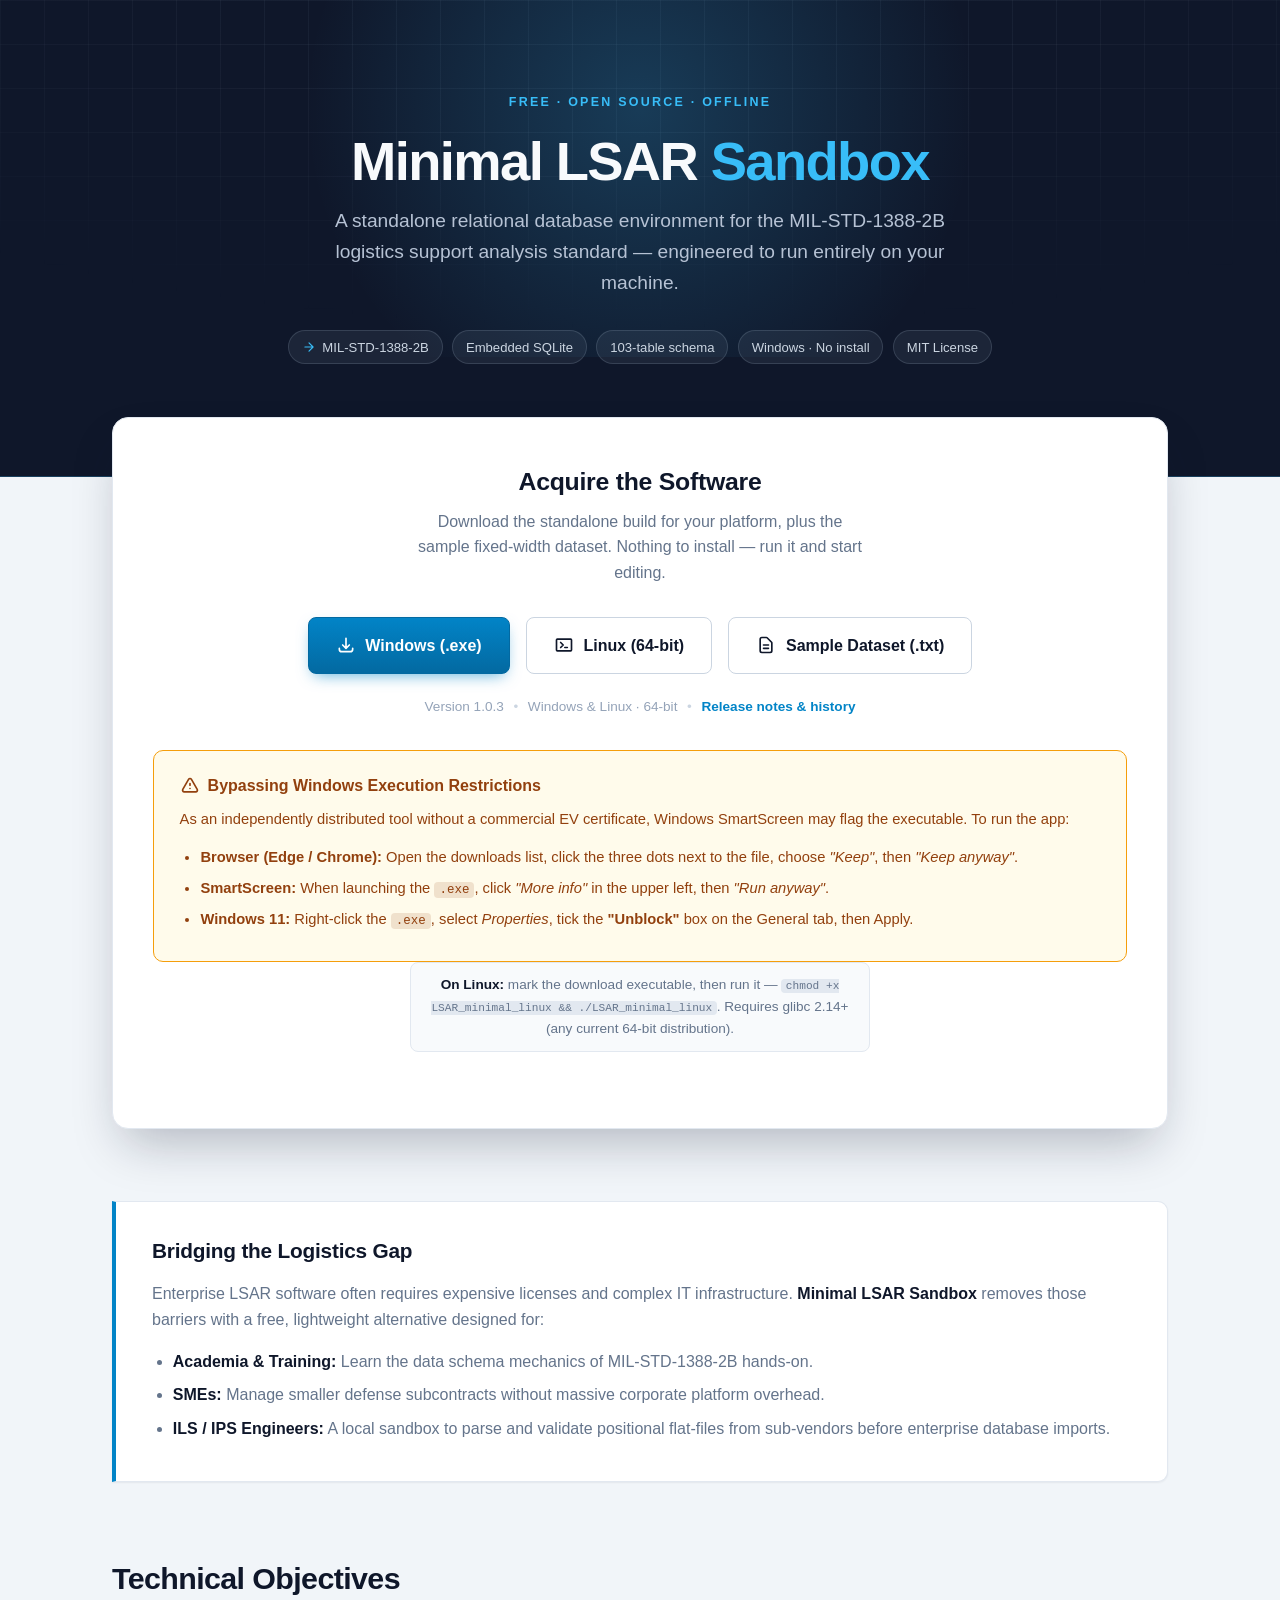
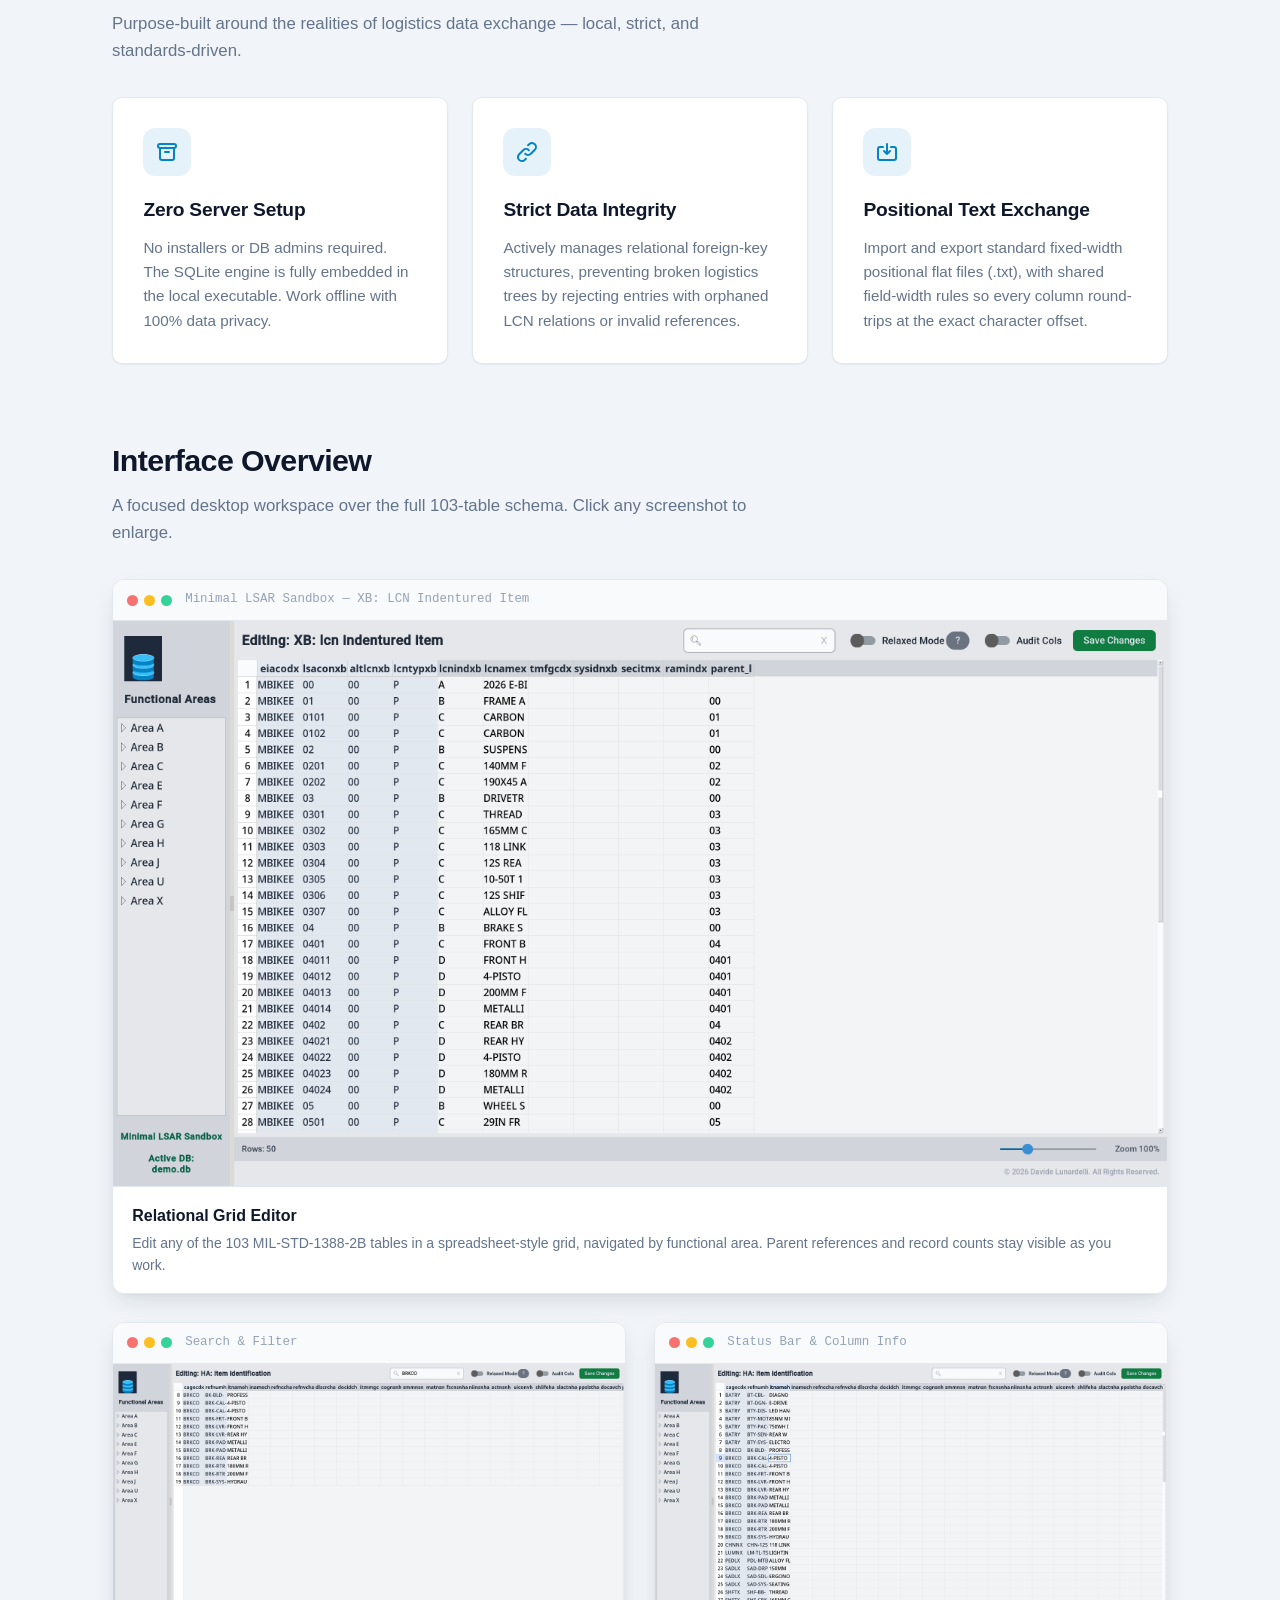
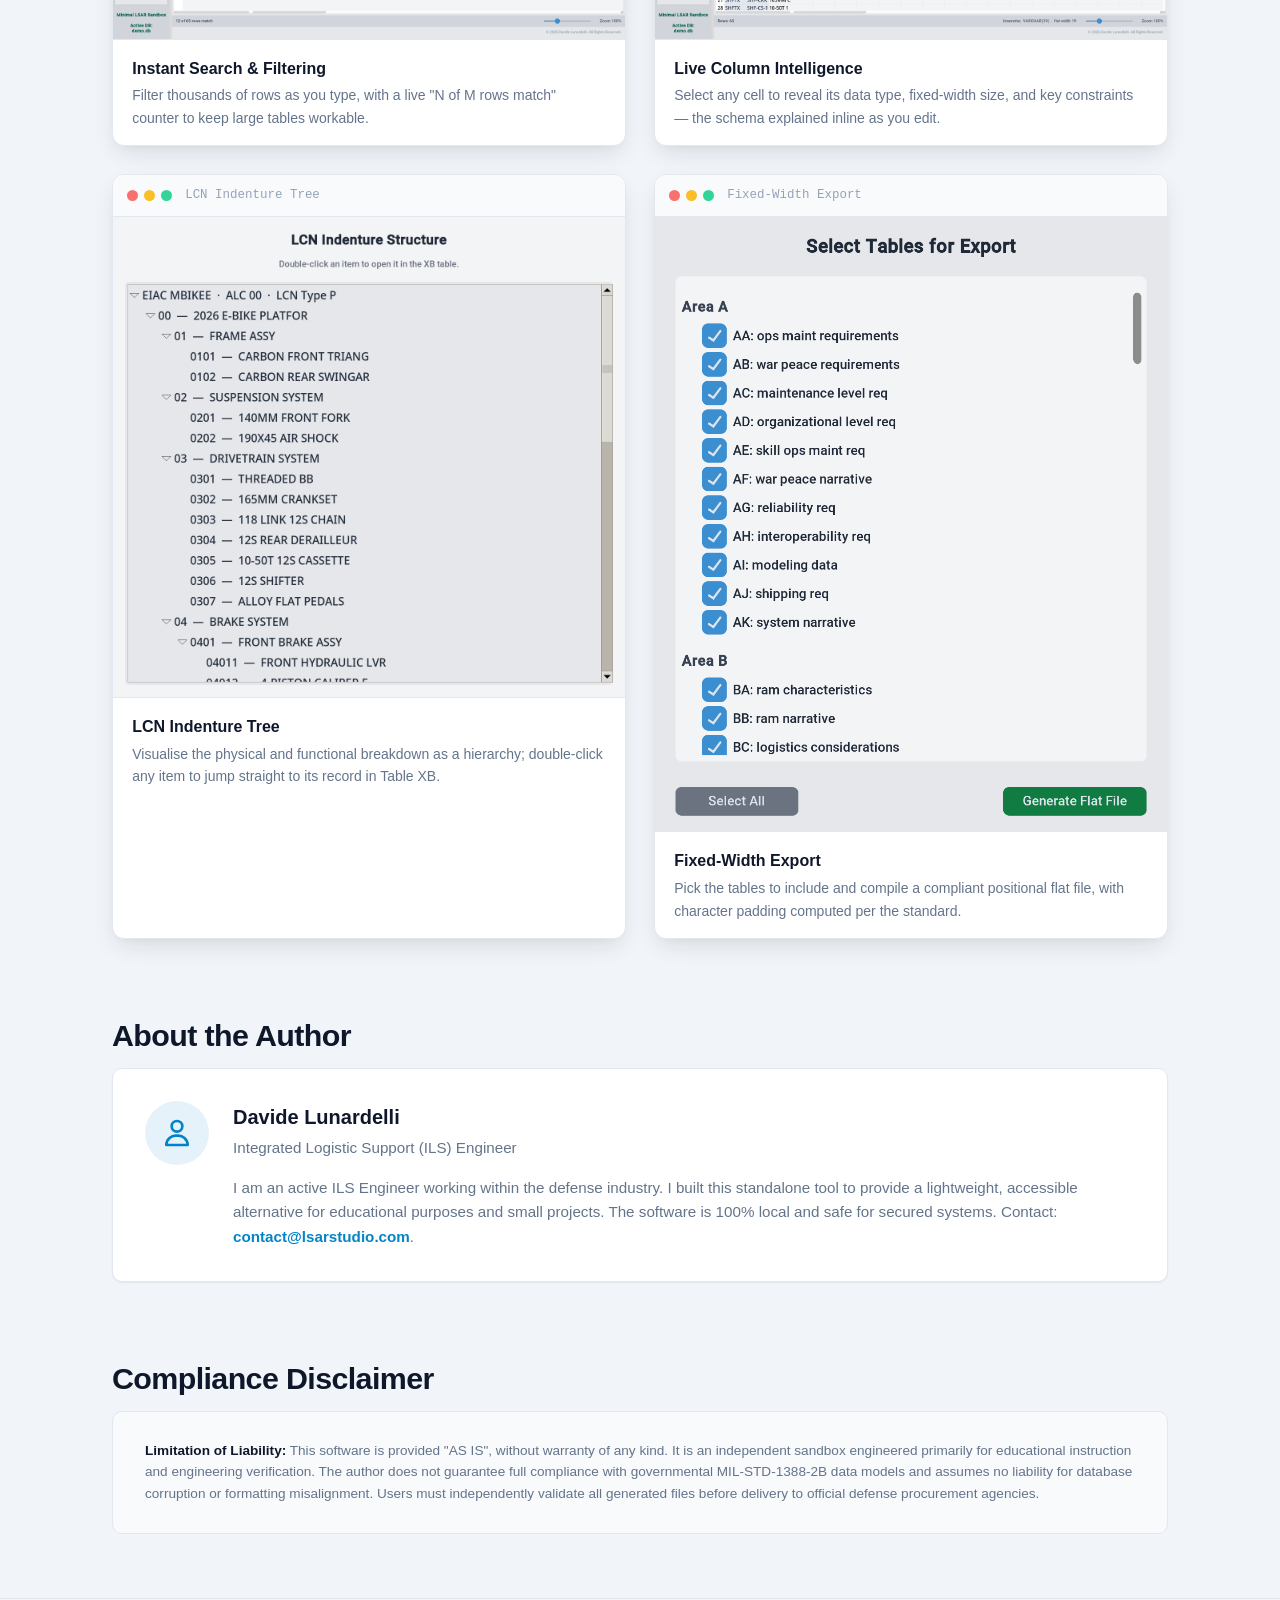
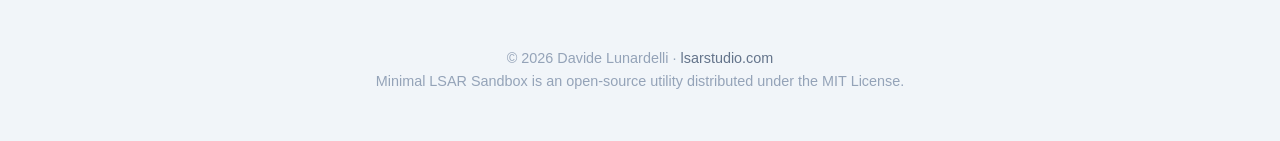
==== commit 6e377b23: "Add Linux download option to landing page Third download button (Linux 64-bit binary attached to the" ====
--- a/index.html
+++ b/index.html
@@ -234,6 +234,18 @@
             flex-wrap: wrap;
         }
         .dl-meta .dot { color: var(--border-strong); }
+        .dl-note {
+            margin: 1.1rem auto 0 auto;
+            max-width: 560px;
+            font-size: 0.85rem;
+            color: var(--text-muted);
+            background: var(--bg-subtle);
+            border: 1px solid var(--border);
+            border-radius: 8px;
+            padding: 0.7rem 1rem;
+        }
+        .dl-note strong { color: var(--text-main); }
+        .dl-note code { font-size: 0.82em; }
 
         .security-notice {
             background-color: var(--alert-bg);
@@ -484,12 +496,16 @@
 
         <div class="download-panel">
             <h2>Acquire the Software</h2>
-            <p>Download the standalone executable and the sample fixed-width dataset. Nothing to install — run it and start editing.</p>
+            <p>Download the standalone build for your platform, plus the sample fixed-width dataset. Nothing to install — run it and start editing.</p>
 
             <div class="btn-group">
                 <a href="https://github.com/Davidoneo/lsar-sandbox-web/releases/download/v1.0.3/LSAR_minimal.exe" class="btn btn-primary">
                     <svg fill="none" stroke="currentColor" viewBox="0 0 24 24"><path stroke-linecap="round" stroke-linejoin="round" stroke-width="2" d="M4 16v1a3 3 0 003 3h10a3 3 0 003-3v-1m-4-4l-4 4m0 0l-4-4m4 4V4"/></svg>
-                    Download Sandbox (.exe)
+                    Windows (.exe)
+                </a>
+                <a href="https://github.com/Davidoneo/lsar-sandbox-web/releases/download/v1.0.3/LSAR_minimal_linux" class="btn btn-outline">
+                    <svg fill="none" stroke="currentColor" viewBox="0 0 24 24"><path stroke-linecap="round" stroke-linejoin="round" stroke-width="2" d="M8 9l3 3-3 3m5 0h3M4 5h16a1 1 0 011 1v12a1 1 0 01-1 1H4a1 1 0 01-1-1V6a1 1 0 011-1z"/></svg>
+                    Linux (64-bit)
                 </a>
                 <a href="bike_example.txt" download class="btn btn-outline">
                     <svg fill="none" stroke="currentColor" viewBox="0 0 24 24"><path stroke-linecap="round" stroke-linejoin="round" stroke-width="2" d="M9 12h6m-6 4h6m2 5H7a2 2 0 01-2-2V5a2 2 0 012-2h5.586a1 1 0 01.707.293l5.414 5.414a1 1 0 01.293.707V19a2 2 0 01-2 2z"/></svg>
@@ -500,9 +516,7 @@
             <div class="dl-meta">
                 <span>Version 1.0.3</span>
                 <span class="dot">&bull;</span>
-                <span>Windows 64-bit</span>
-                <span class="dot">&bull;</span>
-                <span>~13 MB</span>
+                <span>Windows &amp; Linux &middot; 64-bit</span>
                 <span class="dot">&bull;</span>
                 <span><a href="https://github.com/Davidoneo/lsar-sandbox-web/releases" style="color:var(--primary);text-decoration:none;font-weight:600;">Release notes &amp; history</a></span>
             </div>
@@ -519,6 +533,8 @@
                     <li><strong>Windows 11:</strong> Right-click the <code>.exe</code>, select <em>Properties</em>, tick the <strong>"Unblock"</strong> box on the General tab, then Apply.</li>
                 </ul>
             </div>
+
+            <p class="dl-note"><strong>On Linux:</strong> mark the download executable, then run it — <code>chmod +x LSAR_minimal_linux &amp;&amp; ./LSAR_minimal_linux</code>. Requires glibc 2.14+ (any current 64-bit distribution).</p>
         </div>
 
         <div class="mission-box">
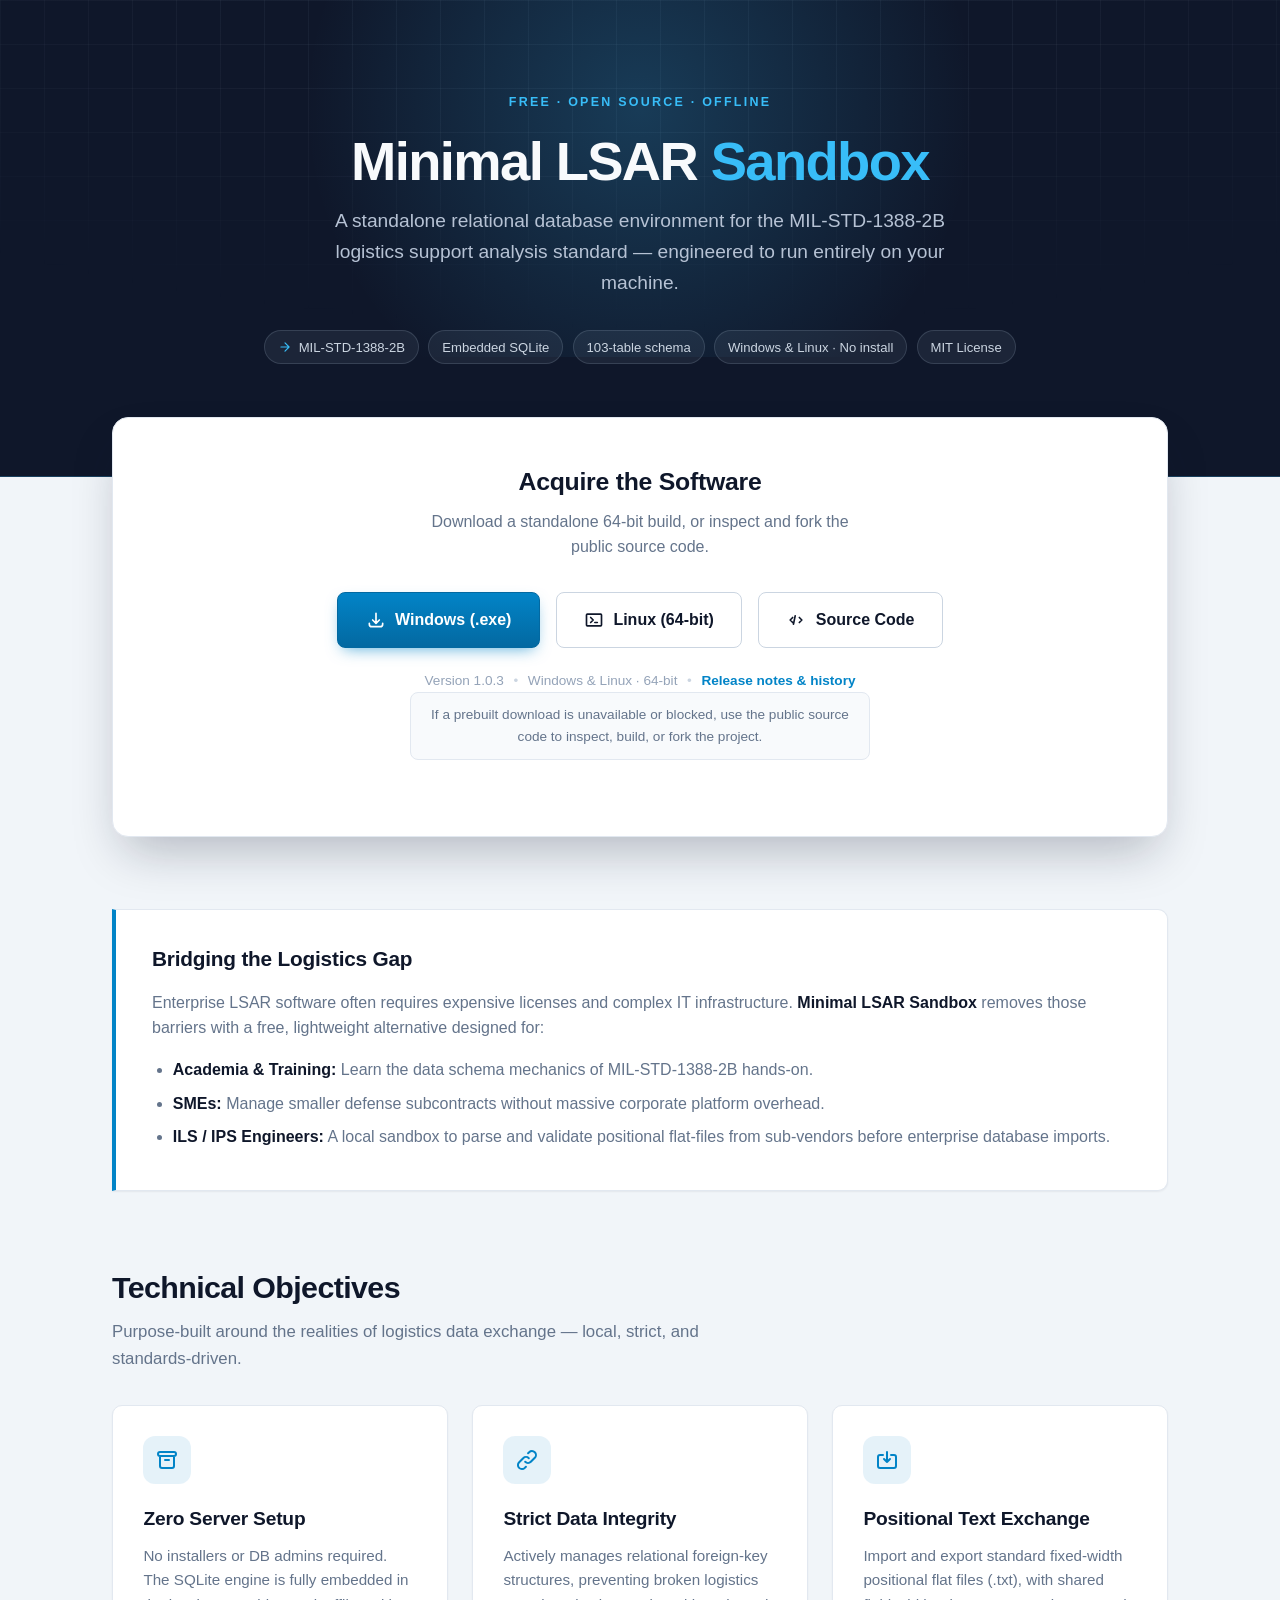
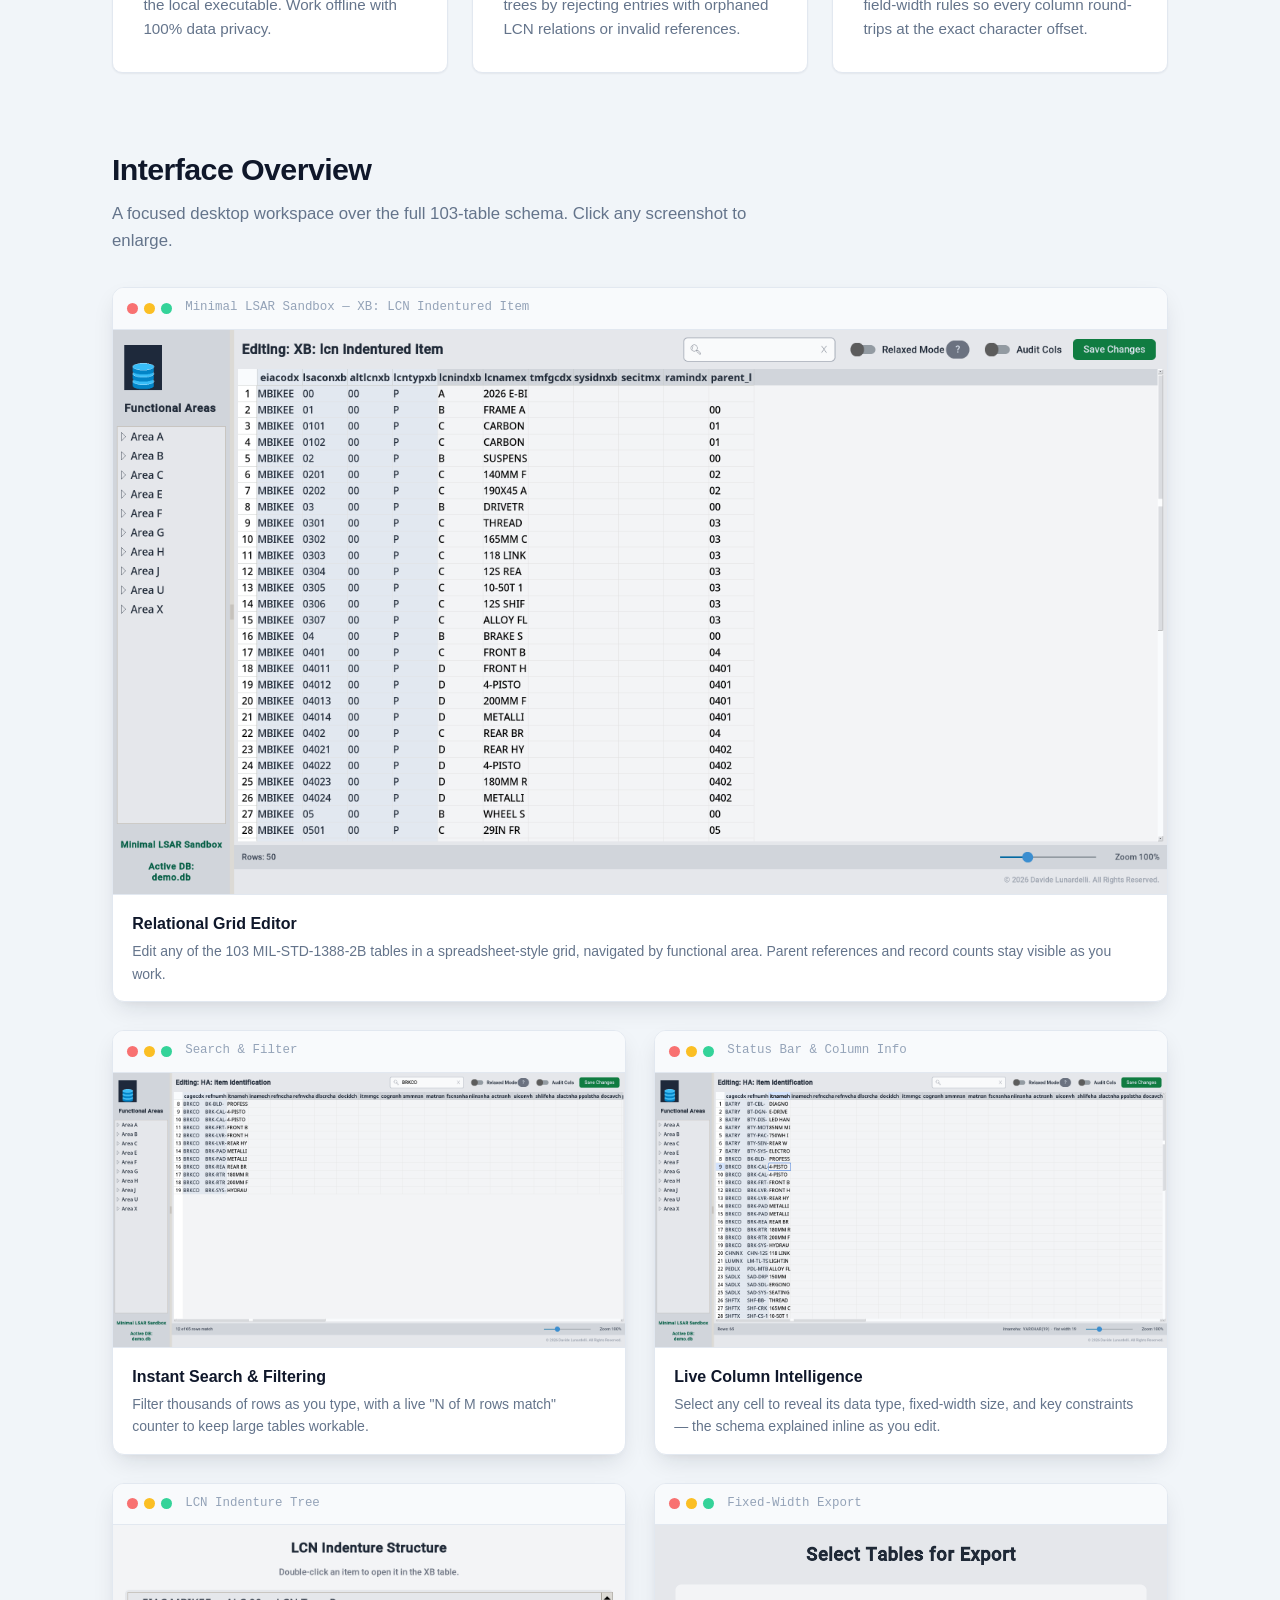
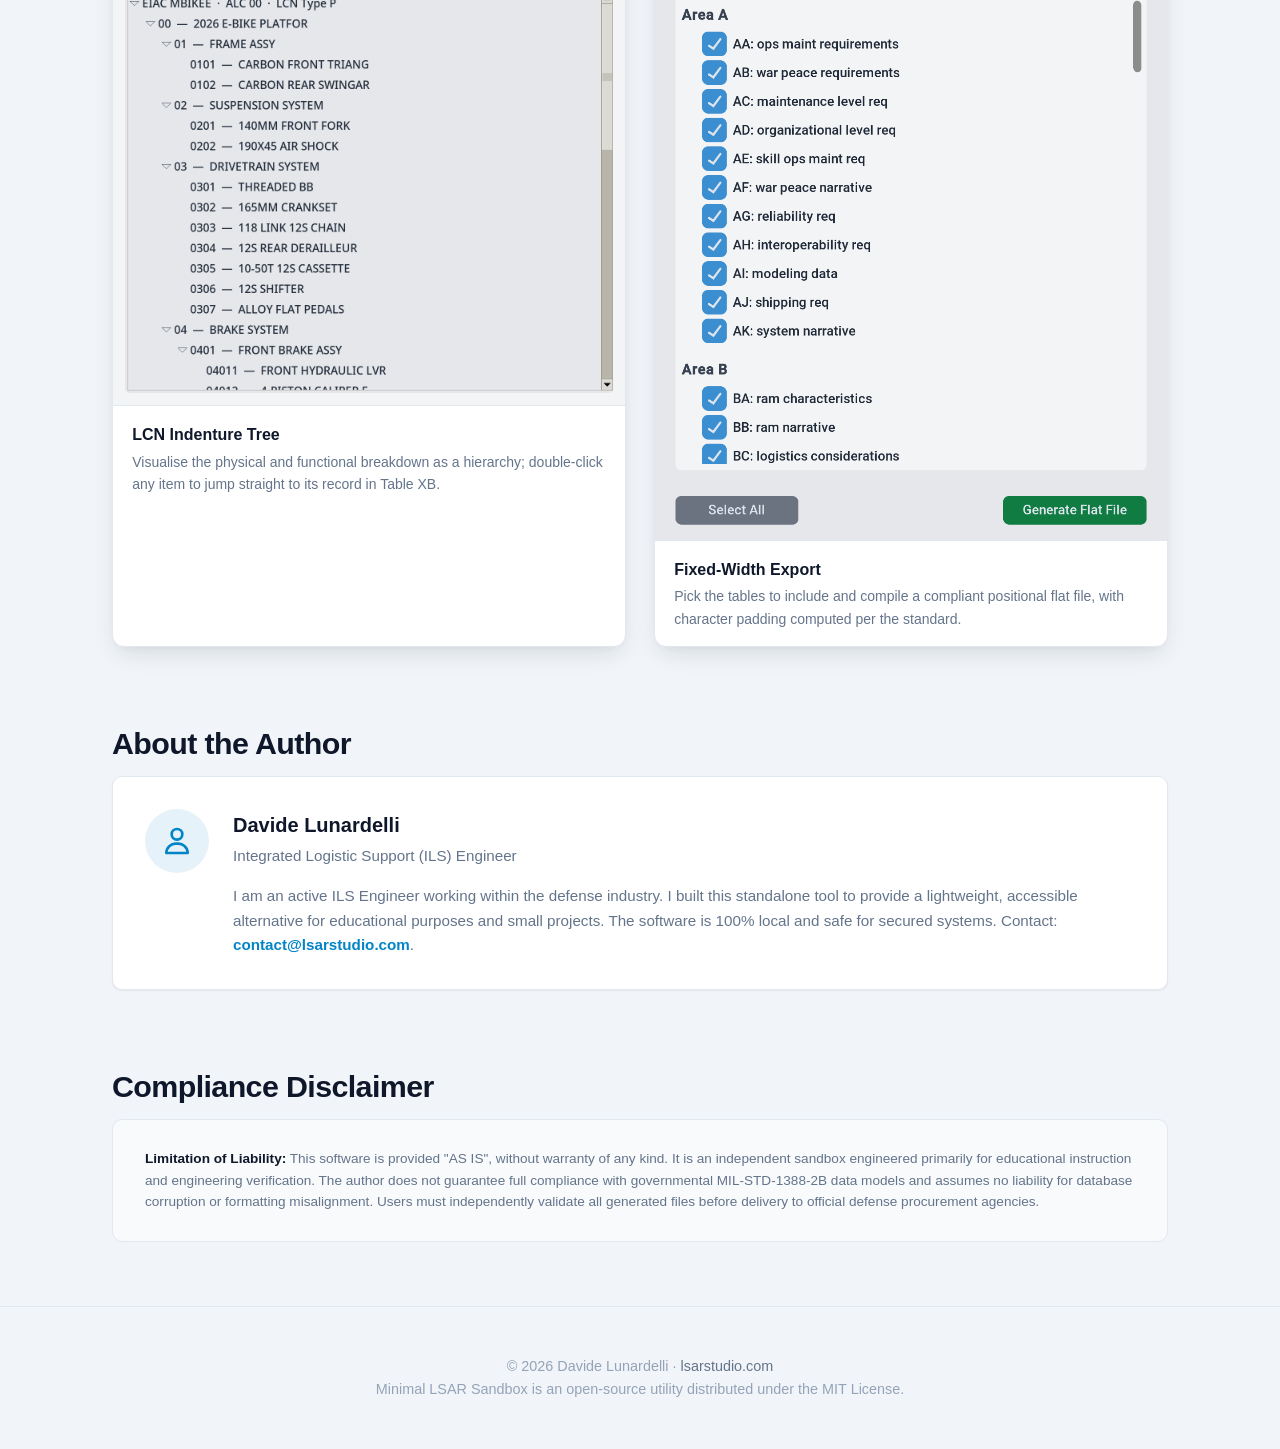
==== commit d1f5e647: "Link public source from landing page" ====
--- a/index.html
+++ b/index.html
@@ -4,7 +4,7 @@
     <meta charset="UTF-8">
     <meta name="viewport" content="width=device-width, initial-scale=1.0">
     <title>Free Minimal LSAR Sandbox | MIL-STD-1388-2B Relational Engine</title>
-    <meta name="description" content="A free, standalone, offline MIL-STD-1388-2B Logistics Support Analysis Record (LSAR) editor. Embedded SQLite engine, fixed-width flat-file import/export, strict relational integrity. Windows executable, no install required.">
+    <meta name="description" content="A free, open-source, offline MIL-STD-1388-2B Logistics Support Analysis Record (LSAR) editor. Embedded SQLite engine, fixed-width flat-file import/export, and standalone Windows and Linux builds.">
     <link rel="icon" type="image/x-icon" href="[data-uri]">
     <style>
         :root {
@@ -21,9 +21,6 @@
             --border-strong: #CBD5E1;
             --secondary-hover: #F1F5F9;
             --dark-slate: #0F172A;
-            --alert-bg: #FFFBEB;
-            --alert-border: #F59E0B;
-            --alert-text: #92400E;
             --code-bg: #E2E8F0;
             --radius: 10px;
             --shadow-sm: 0 1px 2px rgba(15, 23, 42, 0.06);
@@ -46,9 +43,6 @@
                 --border-strong: #33415F;
                 --secondary-hover: #1B2740;
                 --dark-slate: #05070E;
-                --alert-bg: #2A2109;
-                --alert-border: #B4790C;
-                --alert-text: #FCD34D;
                 --code-bg: #24314D;
                 --shadow-sm: 0 1px 2px rgba(0, 0, 0, 0.4);
                 --shadow-md: 0 10px 25px -5px rgba(0, 0, 0, 0.5), 0 4px 10px -6px rgba(0, 0, 0, 0.4);
@@ -246,31 +240,6 @@
         }
         .dl-note strong { color: var(--text-main); }
         .dl-note code { font-size: 0.82em; }
-
-        .security-notice {
-            background-color: var(--alert-bg);
-            border: 1px solid var(--alert-border);
-            border-radius: 10px;
-            padding: 1.4rem 1.6rem;
-            text-align: left;
-            color: var(--alert-text);
-            font-size: 0.92rem;
-            margin-top: 2rem;
-        }
-        .security-notice h4 {
-            display: flex;
-            align-items: center;
-            gap: 0.5rem;
-            margin: 0 0 0.6rem 0;
-            font-size: 1rem;
-        }
-        .security-notice p { margin: 0 0 0.9rem 0; }
-        .security-notice ul { margin: 0; padding-left: 1.3rem; }
-        .security-notice li { margin-bottom: 0.45rem; }
-        .security-notice code { background: rgba(146, 64, 14, 0.14); color: inherit; }
-        @media (prefers-color-scheme: dark) {
-            .security-notice code { background: rgba(252, 211, 77, 0.14); }
-        }
 
         /* ---------- MISSION ---------- */
         .mission-box {
@@ -486,7 +455,7 @@
                 </span>
                 <span class="chip">Embedded SQLite</span>
                 <span class="chip">103-table schema</span>
-                <span class="chip">Windows &middot; No install</span>
+                <span class="chip">Windows &amp; Linux &middot; No install</span>
                 <span class="chip">MIT License</span>
             </div>
         </div>
@@ -496,7 +465,7 @@
 
         <div class="download-panel">
             <h2>Acquire the Software</h2>
-            <p>Download the standalone build for your platform, plus the sample fixed-width dataset. Nothing to install — run it and start editing.</p>
+            <p>Download a standalone 64-bit build, or inspect and fork the public source code.</p>
 
             <div class="btn-group">
                 <a href="https://github.com/Davidoneo/lsar-sandbox-web/releases/download/v1.0.3/LSAR_minimal.exe" class="btn btn-primary">
@@ -507,9 +476,9 @@
                     <svg fill="none" stroke="currentColor" viewBox="0 0 24 24"><path stroke-linecap="round" stroke-linejoin="round" stroke-width="2" d="M8 9l3 3-3 3m5 0h3M4 5h16a1 1 0 011 1v12a1 1 0 01-1 1H4a1 1 0 01-1-1V6a1 1 0 011-1z"/></svg>
                     Linux (64-bit)
                 </a>
-                <a href="bike_example.txt" download class="btn btn-outline">
-                    <svg fill="none" stroke="currentColor" viewBox="0 0 24 24"><path stroke-linecap="round" stroke-linejoin="round" stroke-width="2" d="M9 12h6m-6 4h6m2 5H7a2 2 0 01-2-2V5a2 2 0 012-2h5.586a1 1 0 01.707.293l5.414 5.414a1 1 0 01.293.707V19a2 2 0 01-2 2z"/></svg>
-                    Sample Dataset (.txt)
+                <a href="https://github.com/Davidoneo/minimal_lsar" class="btn btn-outline">
+                    <svg fill="none" stroke="currentColor" viewBox="0 0 24 24"><path stroke-linecap="round" stroke-linejoin="round" stroke-width="2" d="M8 9l-3 3 3 3m8-6 3 3-3 3m-5-8-2 10"/></svg>
+                    Source Code
                 </a>
             </div>
 
@@ -521,20 +490,7 @@
                 <span><a href="https://github.com/Davidoneo/lsar-sandbox-web/releases" style="color:var(--primary);text-decoration:none;font-weight:600;">Release notes &amp; history</a></span>
             </div>
 
-            <div class="security-notice">
-                <h4>
-                    <svg width="20" height="20" fill="none" stroke="currentColor" viewBox="0 0 24 24"><path stroke-linecap="round" stroke-linejoin="round" stroke-width="2" d="M12 9v2m0 4h.01m-6.938 4h13.856c1.54 0 2.502-1.667 1.732-3L13.732 4c-.77-1.333-2.694-1.333-3.464 0L3.34 16c-.77 1.333.192 3 1.732 3z"/></svg>
-                    Bypassing Windows Execution Restrictions
-                </h4>
-                <p>As an independently distributed tool without a commercial EV certificate, Windows SmartScreen may flag the executable. To run the app:</p>
-                <ul>
-                    <li><strong>Browser (Edge / Chrome):</strong> Open the downloads list, click the three dots next to the file, choose <em>"Keep"</em>, then <em>"Keep anyway"</em>.</li>
-                    <li><strong>SmartScreen:</strong> When launching the <code>.exe</code>, click <em>"More info"</em> in the upper left, then <em>"Run anyway"</em>.</li>
-                    <li><strong>Windows 11:</strong> Right-click the <code>.exe</code>, select <em>Properties</em>, tick the <strong>"Unblock"</strong> box on the General tab, then Apply.</li>
-                </ul>
-            </div>
-
-            <p class="dl-note"><strong>On Linux:</strong> mark the download executable, then run it — <code>chmod +x LSAR_minimal_linux &amp;&amp; ./LSAR_minimal_linux</code>. Requires glibc 2.14+ (any current 64-bit distribution).</p>
+            <p class="dl-note">If a prebuilt download is unavailable or blocked, use the public source code to inspect, build, or fork the project.</p>
         </div>
 
         <div class="mission-box">
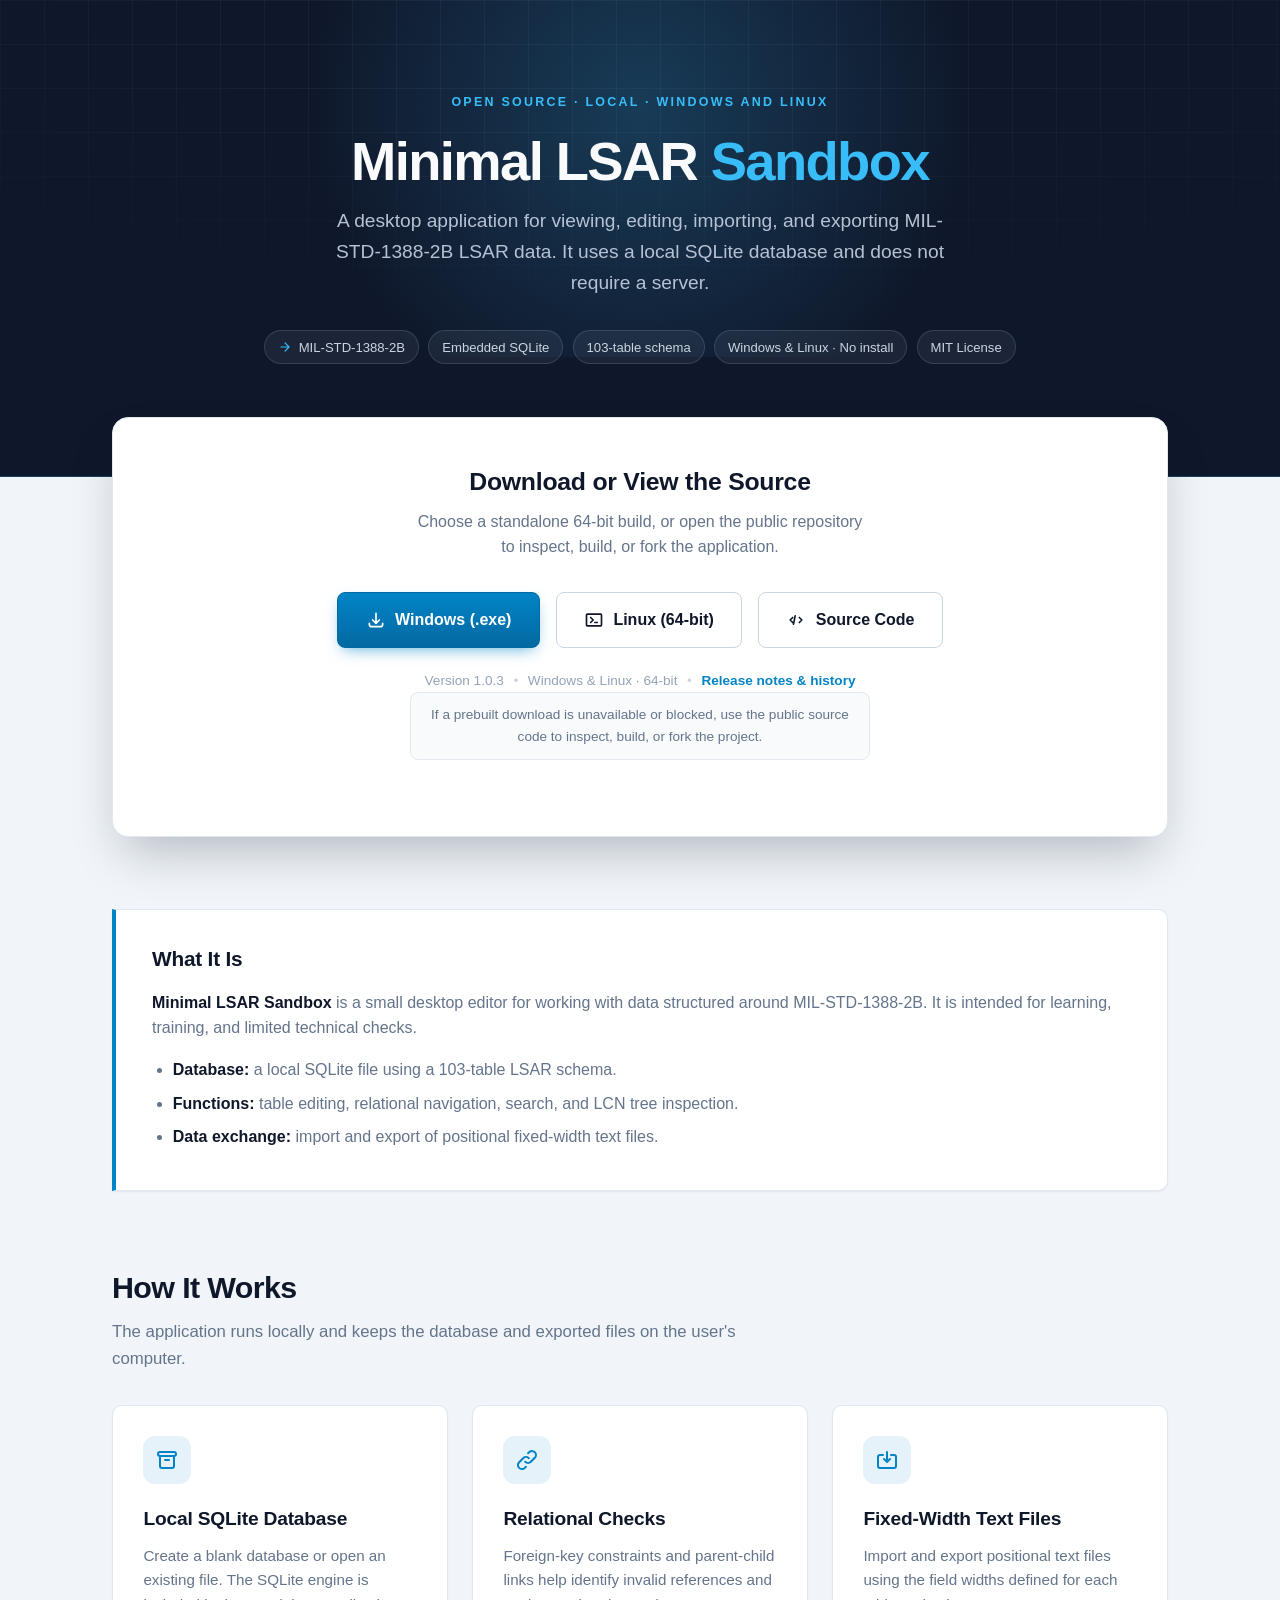
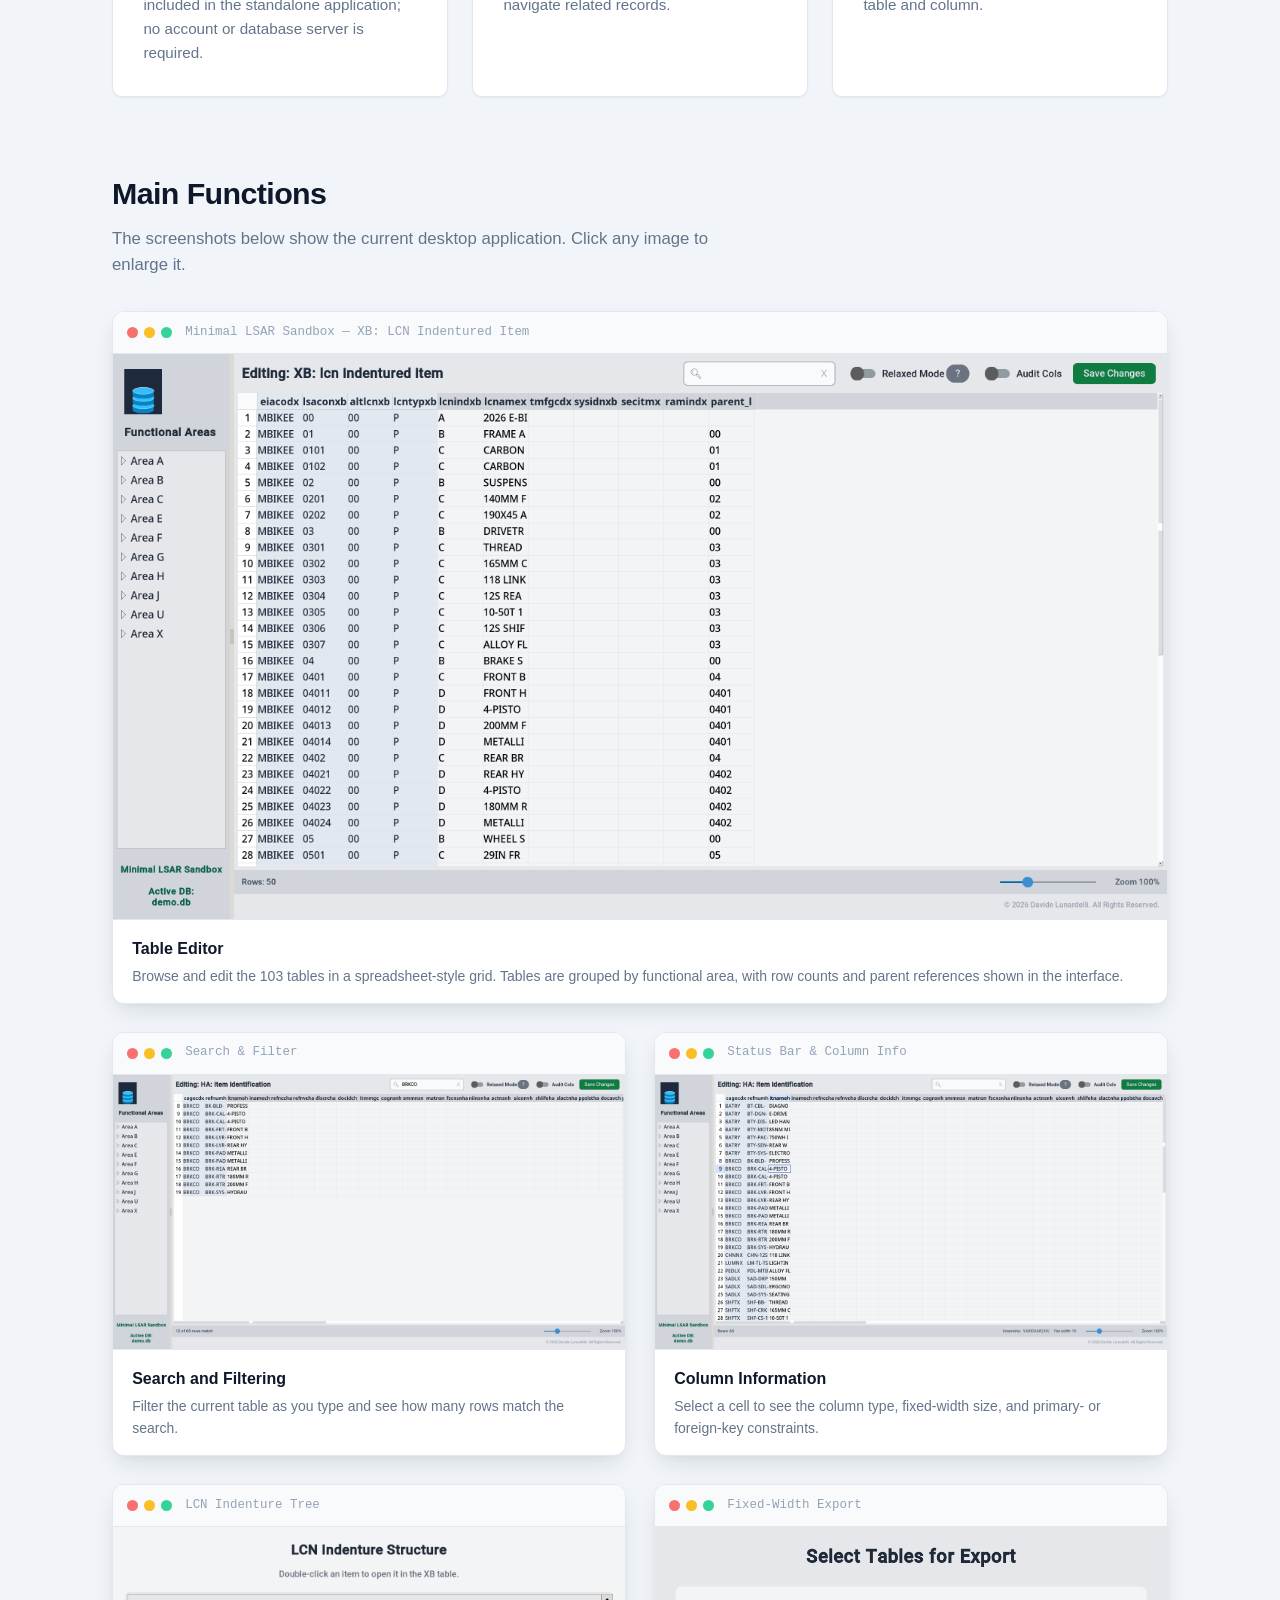
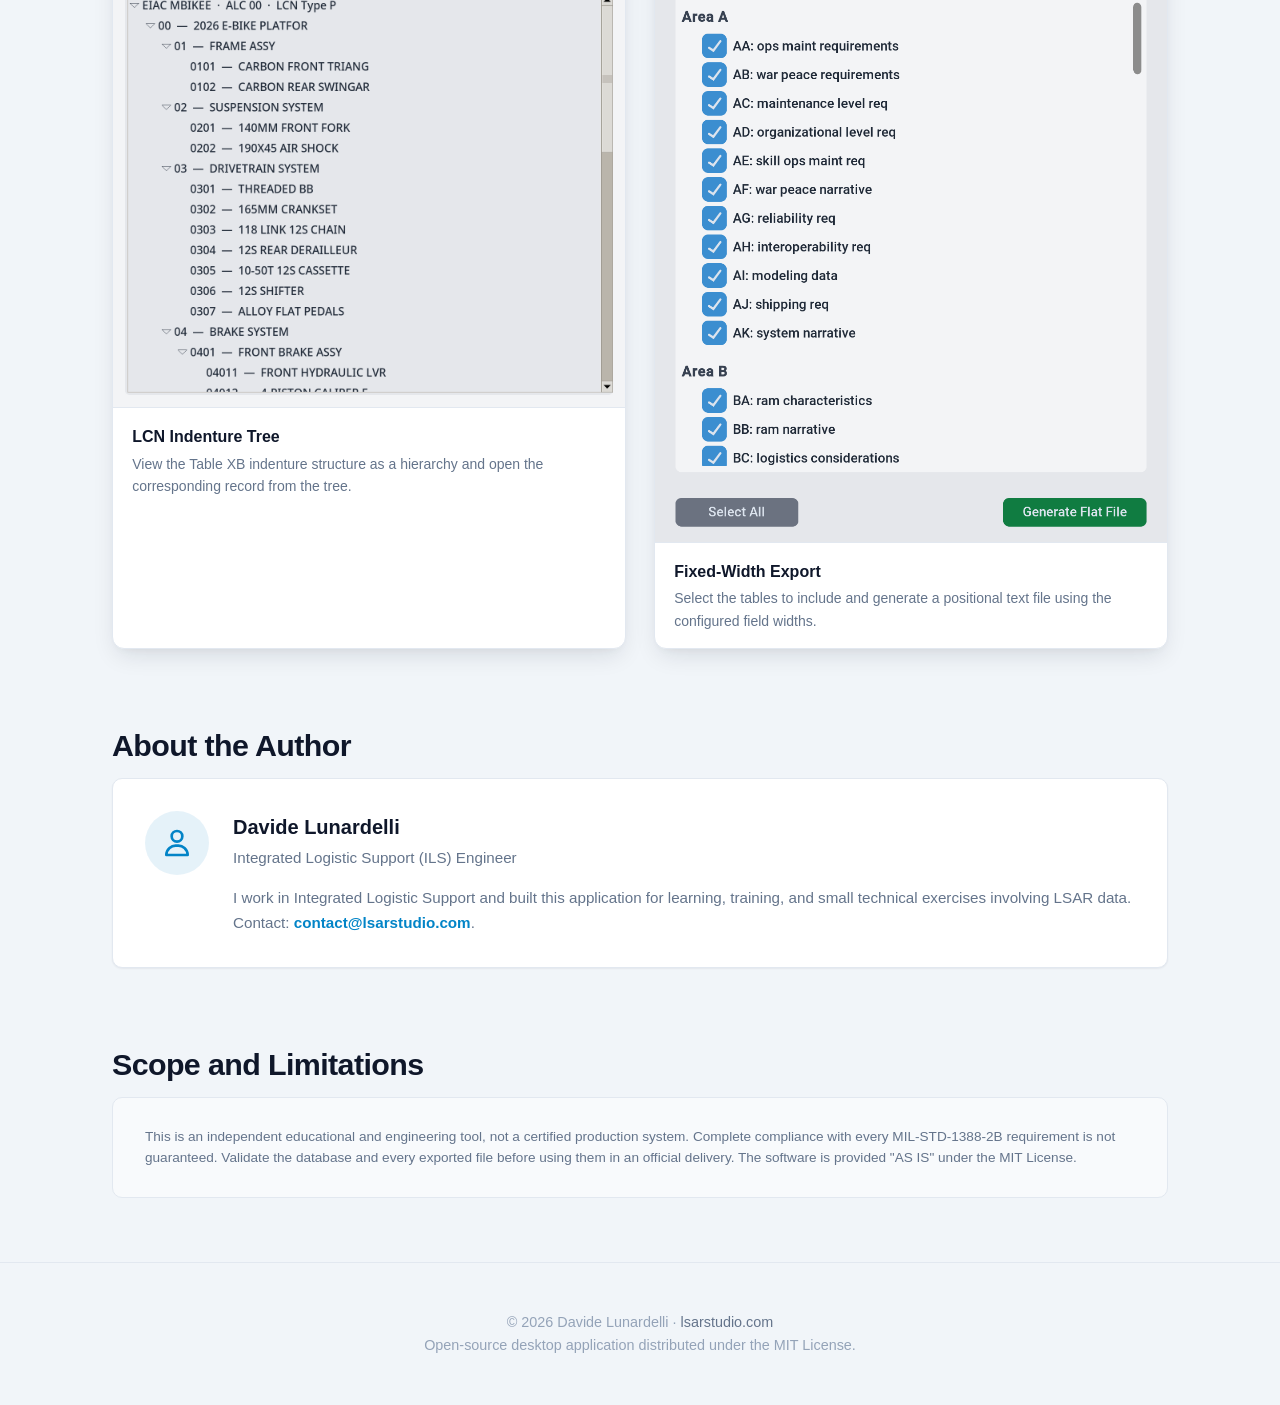
==== commit 25bc2c41: "Use clearer product language on landing page" ====
--- a/index.html
+++ b/index.html
@@ -3,8 +3,8 @@
 <head>
     <meta charset="UTF-8">
     <meta name="viewport" content="width=device-width, initial-scale=1.0">
-    <title>Free Minimal LSAR Sandbox | MIL-STD-1388-2B Relational Engine</title>
-    <meta name="description" content="A free, open-source, offline MIL-STD-1388-2B Logistics Support Analysis Record (LSAR) editor. Embedded SQLite engine, fixed-width flat-file import/export, and standalone Windows and Linux builds.">
+    <title>Minimal LSAR Sandbox | MIL-STD-1388-2B Desktop Editor</title>
+    <meta name="description" content="An open-source desktop editor for MIL-STD-1388-2B LSAR data. Browse and edit a local SQLite database, inspect relationships, and import or export fixed-width text files on Windows and Linux.">
     <link rel="icon" type="image/x-icon" href="[data-uri]">
     <style>
         :root {
@@ -445,9 +445,9 @@
 
     <header class="hero">
         <div class="hero-inner">
-            <span class="eyebrow">Free &middot; Open Source &middot; Offline</span>
+            <span class="eyebrow">Open Source &middot; Local &middot; Windows and Linux</span>
             <h1>Minimal LSAR <span>Sandbox</span></h1>
-            <p class="hero-sub">A standalone relational database environment for the MIL-STD-1388-2B logistics support analysis standard — engineered to run entirely on your machine.</p>
+            <p class="hero-sub">A desktop application for viewing, editing, importing, and exporting MIL-STD-1388-2B LSAR data. It uses a local SQLite database and does not require a server.</p>
             <div class="hero-meta">
                 <span class="chip">
                     <svg fill="none" stroke="currentColor" viewBox="0 0 24 24"><path stroke-linecap="round" stroke-linejoin="round" stroke-width="2" d="M5 12h14M12 5l7 7-7 7"/></svg>
@@ -464,8 +464,8 @@
     <div class="container pull-up">
 
         <div class="download-panel">
-            <h2>Acquire the Software</h2>
-            <p>Download a standalone 64-bit build, or inspect and fork the public source code.</p>
+            <h2>Download or View the Source</h2>
+            <p>Choose a standalone 64-bit build, or open the public repository to inspect, build, or fork the application.</p>
 
             <div class="btn-group">
                 <a href="https://github.com/Davidoneo/lsar-sandbox-web/releases/download/v1.0.3/LSAR_minimal.exe" class="btn btn-primary">
@@ -494,51 +494,51 @@
         </div>
 
         <div class="mission-box">
-            <h3>Bridging the Logistics Gap</h3>
-            <p>Enterprise LSAR software often requires expensive licenses and complex IT infrastructure. <strong>Minimal LSAR Sandbox</strong> removes those barriers with a free, lightweight alternative designed for:</p>
+            <h3>What It Is</h3>
+            <p><strong>Minimal LSAR Sandbox</strong> is a small desktop editor for working with data structured around MIL-STD-1388-2B. It is intended for learning, training, and limited technical checks.</p>
             <ul>
-                <li><strong>Academia &amp; Training:</strong> Learn the data schema mechanics of MIL-STD-1388-2B hands-on.</li>
-                <li><strong>SMEs:</strong> Manage smaller defense subcontracts without massive corporate platform overhead.</li>
-                <li><strong>ILS / IPS Engineers:</strong> A local sandbox to parse and validate positional flat-files from sub-vendors before enterprise database imports.</li>
+                <li><strong>Database:</strong> a local SQLite file using a 103-table LSAR schema.</li>
+                <li><strong>Functions:</strong> table editing, relational navigation, search, and LCN tree inspection.</li>
+                <li><strong>Data exchange:</strong> import and export of positional fixed-width text files.</li>
             </ul>
         </div>
 
-        <h2 class="section-title">Technical Objectives</h2>
-        <p class="section-lead">Purpose-built around the realities of logistics data exchange — local, strict, and standards-driven.</p>
+        <h2 class="section-title">How It Works</h2>
+        <p class="section-lead">The application runs locally and keeps the database and exported files on the user's computer.</p>
         <div class="features-grid">
             <div class="feature-card">
                 <div class="feature-icon">
                     <svg width="24" height="24" fill="none" stroke="currentColor" viewBox="0 0 24 24"><path stroke-linecap="round" stroke-linejoin="round" stroke-width="2" d="M5 8h14M5 8a2 2 0 110-4h14a2 2 0 110 4M5 8v10a2 2 0 002 2h10a2 2 0 002-2V8m-9 4h4"/></svg>
                 </div>
-                <h3>Zero Server Setup</h3>
-                <p>No installers or DB admins required. The SQLite engine is fully embedded in the local executable. Work offline with 100% data privacy.</p>
+                <h3>Local SQLite Database</h3>
+                <p>Create a blank database or open an existing file. The SQLite engine is included in the standalone application; no account or database server is required.</p>
             </div>
             <div class="feature-card">
                 <div class="feature-icon">
                     <svg width="24" height="24" fill="none" stroke="currentColor" viewBox="0 0 24 24"><path stroke-linecap="round" stroke-linejoin="round" stroke-width="2" d="M13.828 10.172a4 4 0 00-5.656 0l-4 4a4 4 0 105.656 5.656l1.102-1.101m-.758-4.899a4 4 0 005.656 0l4-4a4 4 0 00-5.656-5.656l-1.1 1.1"/></svg>
                 </div>
-                <h3>Strict Data Integrity</h3>
-                <p>Actively manages relational foreign-key structures, preventing broken logistics trees by rejecting entries with orphaned LCN relations or invalid references.</p>
+                <h3>Relational Checks</h3>
+                <p>Foreign-key constraints and parent-child links help identify invalid references and navigate related records.</p>
             </div>
             <div class="feature-card">
                 <div class="feature-icon">
                     <svg width="24" height="24" fill="none" stroke="currentColor" viewBox="0 0 24 24"><path stroke-linecap="round" stroke-linejoin="round" stroke-width="2" d="M8 7H5a2 2 0 00-2 2v9a2 2 0 002 2h14a2 2 0 002-2V9a2 2 0 00-2-2h-3m-1 4l-3 3m0 0l-3-3m3 3V4"/></svg>
                 </div>
-                <h3>Positional Text Exchange</h3>
-                <p>Import and export standard fixed-width positional flat files (.txt), with shared field-width rules so every column round-trips at the exact character offset.</p>
-            </div>
-        </div>
-
-        <h2 class="section-title">Interface Overview</h2>
-        <p class="section-lead">A focused desktop workspace over the full 103-table schema. Click any screenshot to enlarge.</p>
+                <h3>Fixed-Width Text Files</h3>
+                <p>Import and export positional text files using the field widths defined for each table and column.</p>
+            </div>
+        </div>
+
+        <h2 class="section-title">Main Functions</h2>
+        <p class="section-lead">The screenshots below show the current desktop application. Click any image to enlarge it.</p>
 
         <div class="showcase-featured">
             <figure class="shot" style="margin:0;">
                 <div class="shot-bar"><div class="dots"><i></i><i></i><i></i></div><span>Minimal LSAR Sandbox &mdash; XB: LCN Indentured Item</span></div>
                 <img class="shot-img" src="Screenshot_Grid.png" alt="Relational grid editor showing the XB LCN indentured item table" loading="lazy">
                 <figcaption class="shot-caption">
-                    <h4>Relational Grid Editor</h4>
-                    <p>Edit any of the 103 MIL-STD-1388-2B tables in a spreadsheet-style grid, navigated by functional area. Parent references and record counts stay visible as you work.</p>
+                    <h4>Table Editor</h4>
+                    <p>Browse and edit the 103 tables in a spreadsheet-style grid. Tables are grouped by functional area, with row counts and parent references shown in the interface.</p>
                 </figcaption>
             </figure>
         </div>
@@ -548,16 +548,16 @@
                 <div class="shot-bar"><div class="dots"><i></i><i></i><i></i></div><span>Search &amp; Filter</span></div>
                 <img class="shot-img" src="Screenshot_Search.png" alt="Live search filtering the HA item identification table" loading="lazy">
                 <figcaption class="shot-caption">
-                    <h4>Instant Search &amp; Filtering</h4>
-                    <p>Filter thousands of rows as you type, with a live "N of M rows match" counter to keep large tables workable.</p>
+                    <h4>Search and Filtering</h4>
+                    <p>Filter the current table as you type and see how many rows match the search.</p>
                 </figcaption>
             </figure>
             <figure class="shot" style="margin:0;">
                 <div class="shot-bar"><div class="dots"><i></i><i></i><i></i></div><span>Status Bar &amp; Column Info</span></div>
                 <img class="shot-img" src="Screenshot_StatusBar.png" alt="Status bar showing the selected column's type, width and constraints" loading="lazy">
                 <figcaption class="shot-caption">
-                    <h4>Live Column Intelligence</h4>
-                    <p>Select any cell to reveal its data type, fixed-width size, and key constraints — the schema explained inline as you edit.</p>
+                    <h4>Column Information</h4>
+                    <p>Select a cell to see the column type, fixed-width size, and primary- or foreign-key constraints.</p>
                 </figcaption>
             </figure>
         </div>
@@ -568,7 +568,7 @@
                 <img class="shot-img" src="Screenshot_LCNTree.png" alt="Hierarchical LCN indenture tree of the physical breakdown" loading="lazy">
                 <figcaption class="shot-caption">
                     <h4>LCN Indenture Tree</h4>
-                    <p>Visualise the physical and functional breakdown as a hierarchy; double-click any item to jump straight to its record in Table XB.</p>
+                    <p>View the Table XB indenture structure as a hierarchy and open the corresponding record from the tree.</p>
                 </figcaption>
             </figure>
             <figure class="shot" style="margin:0;">
@@ -576,7 +576,7 @@
                 <img class="shot-img" src="Screenshot_Export.png" alt="Export dialog selecting tables to compile into a flat file" loading="lazy">
                 <figcaption class="shot-caption">
                     <h4>Fixed-Width Export</h4>
-                    <p>Pick the tables to include and compile a compliant positional flat file, with character padding computed per the standard.</p>
+                    <p>Select the tables to include and generate a positional text file using the configured field widths.</p>
                 </figcaption>
             </figure>
         </div>
@@ -589,20 +589,20 @@
             <div class="author-details">
                 <h3>Davide Lunardelli</h3>
                 <h4>Integrated Logistic Support (ILS) Engineer</h4>
-                <p>I am an active ILS Engineer working within the defense industry. I built this standalone tool to provide a lightweight, accessible alternative for educational purposes and small projects. The software is 100% local and safe for secured systems. Contact: <a href="mailto:contact@lsarstudio.com">contact@lsarstudio.com</a>.</p>
-            </div>
-        </div>
-
-        <h2 class="section-title">Compliance Disclaimer</h2>
+                <p>I work in Integrated Logistic Support and built this application for learning, training, and small technical exercises involving LSAR data. Contact: <a href="mailto:contact@lsarstudio.com">contact@lsarstudio.com</a>.</p>
+            </div>
+        </div>
+
+        <h2 class="section-title">Scope and Limitations</h2>
         <div class="legal-text">
-            <strong>Limitation of Liability:</strong> This software is provided "AS IS", without warranty of any kind. It is an independent sandbox engineered primarily for educational instruction and engineering verification. The author does not guarantee full compliance with governmental MIL-STD-1388-2B data models and assumes no liability for database corruption or formatting misalignment. Users must independently validate all generated files before delivery to official defense procurement agencies.
+            This is an independent educational and engineering tool, not a certified production system. Complete compliance with every MIL-STD-1388-2B requirement is not guaranteed. Validate the database and every exported file before using them in an official delivery. The software is provided "AS IS" under the MIT License.
         </div>
 
     </div>
 
     <footer>
         &copy; 2026 Davide Lunardelli &middot; <a href="https://lsarstudio.com">lsarstudio.com</a><br>
-        Minimal LSAR Sandbox is an open-source utility distributed under the MIT License.
+        Open-source desktop application distributed under the MIT License.
     </footer>
 
     <div class="lightbox" id="lightbox">
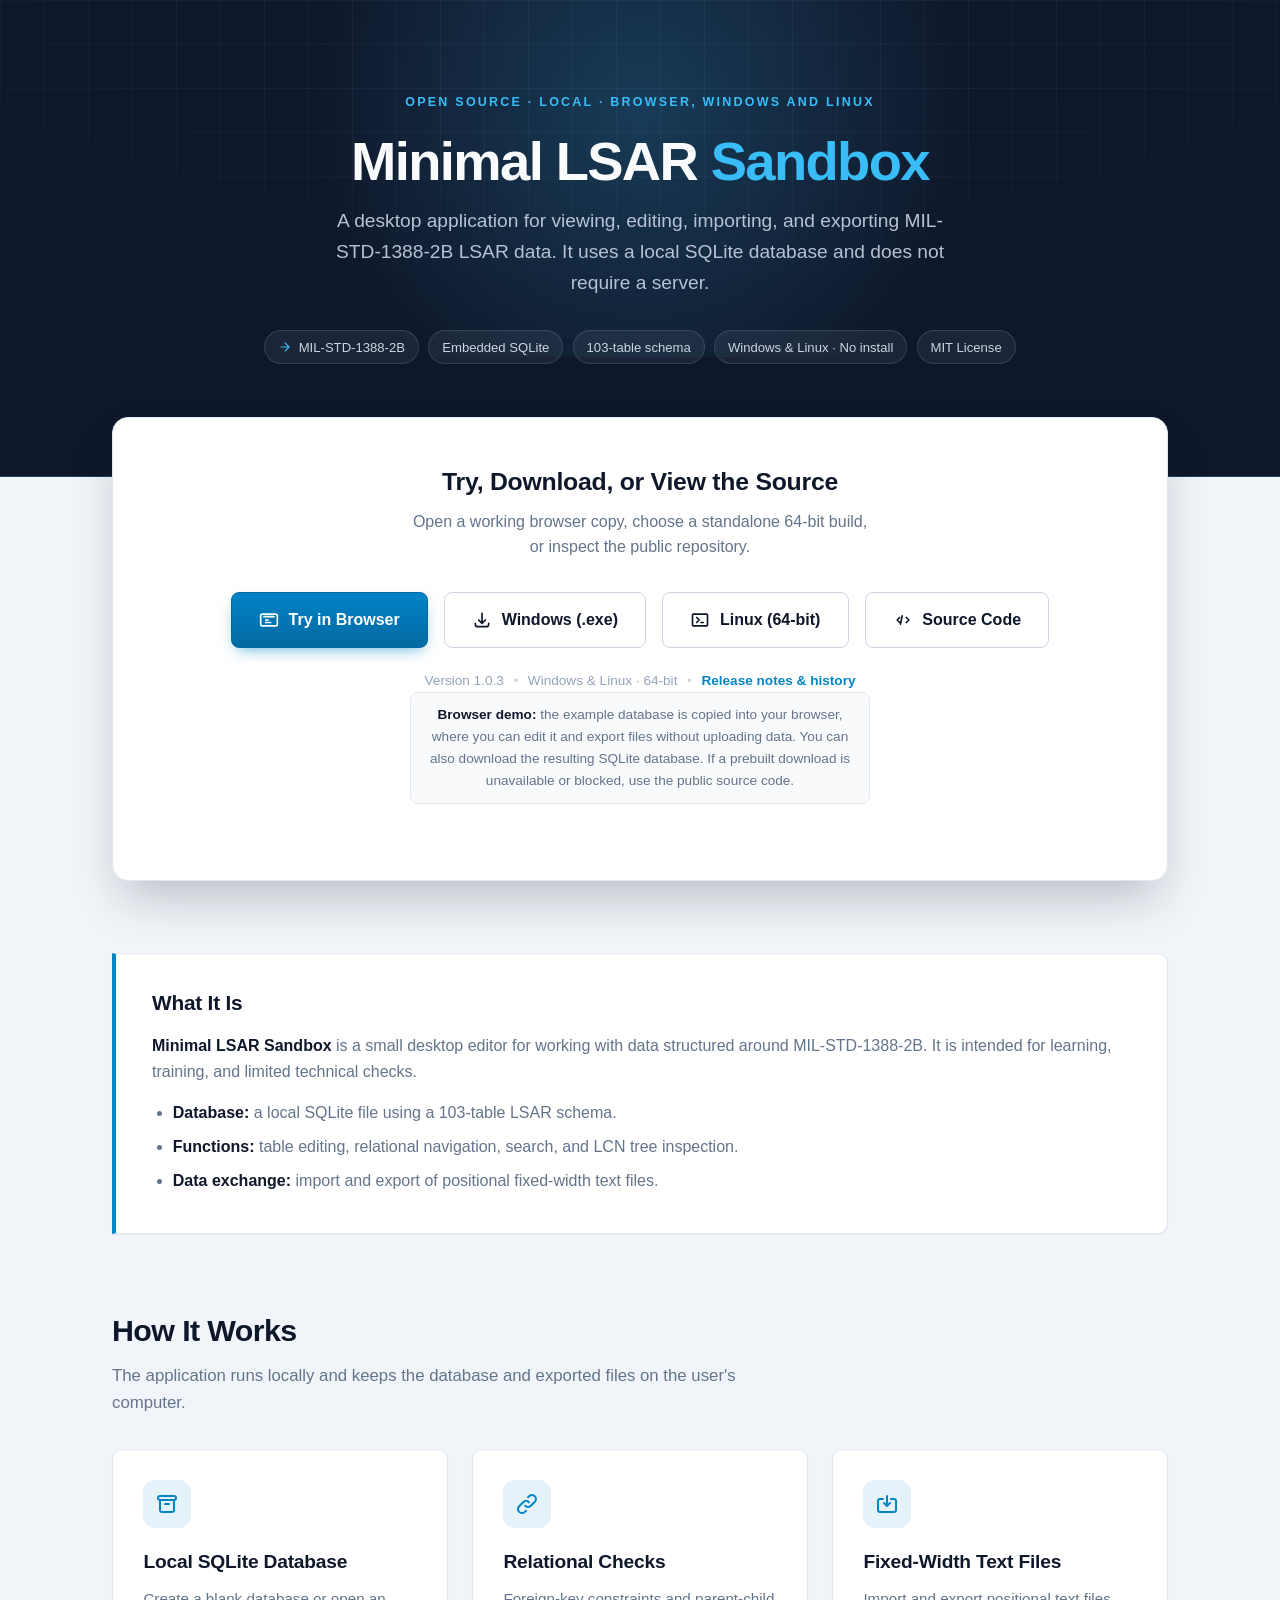
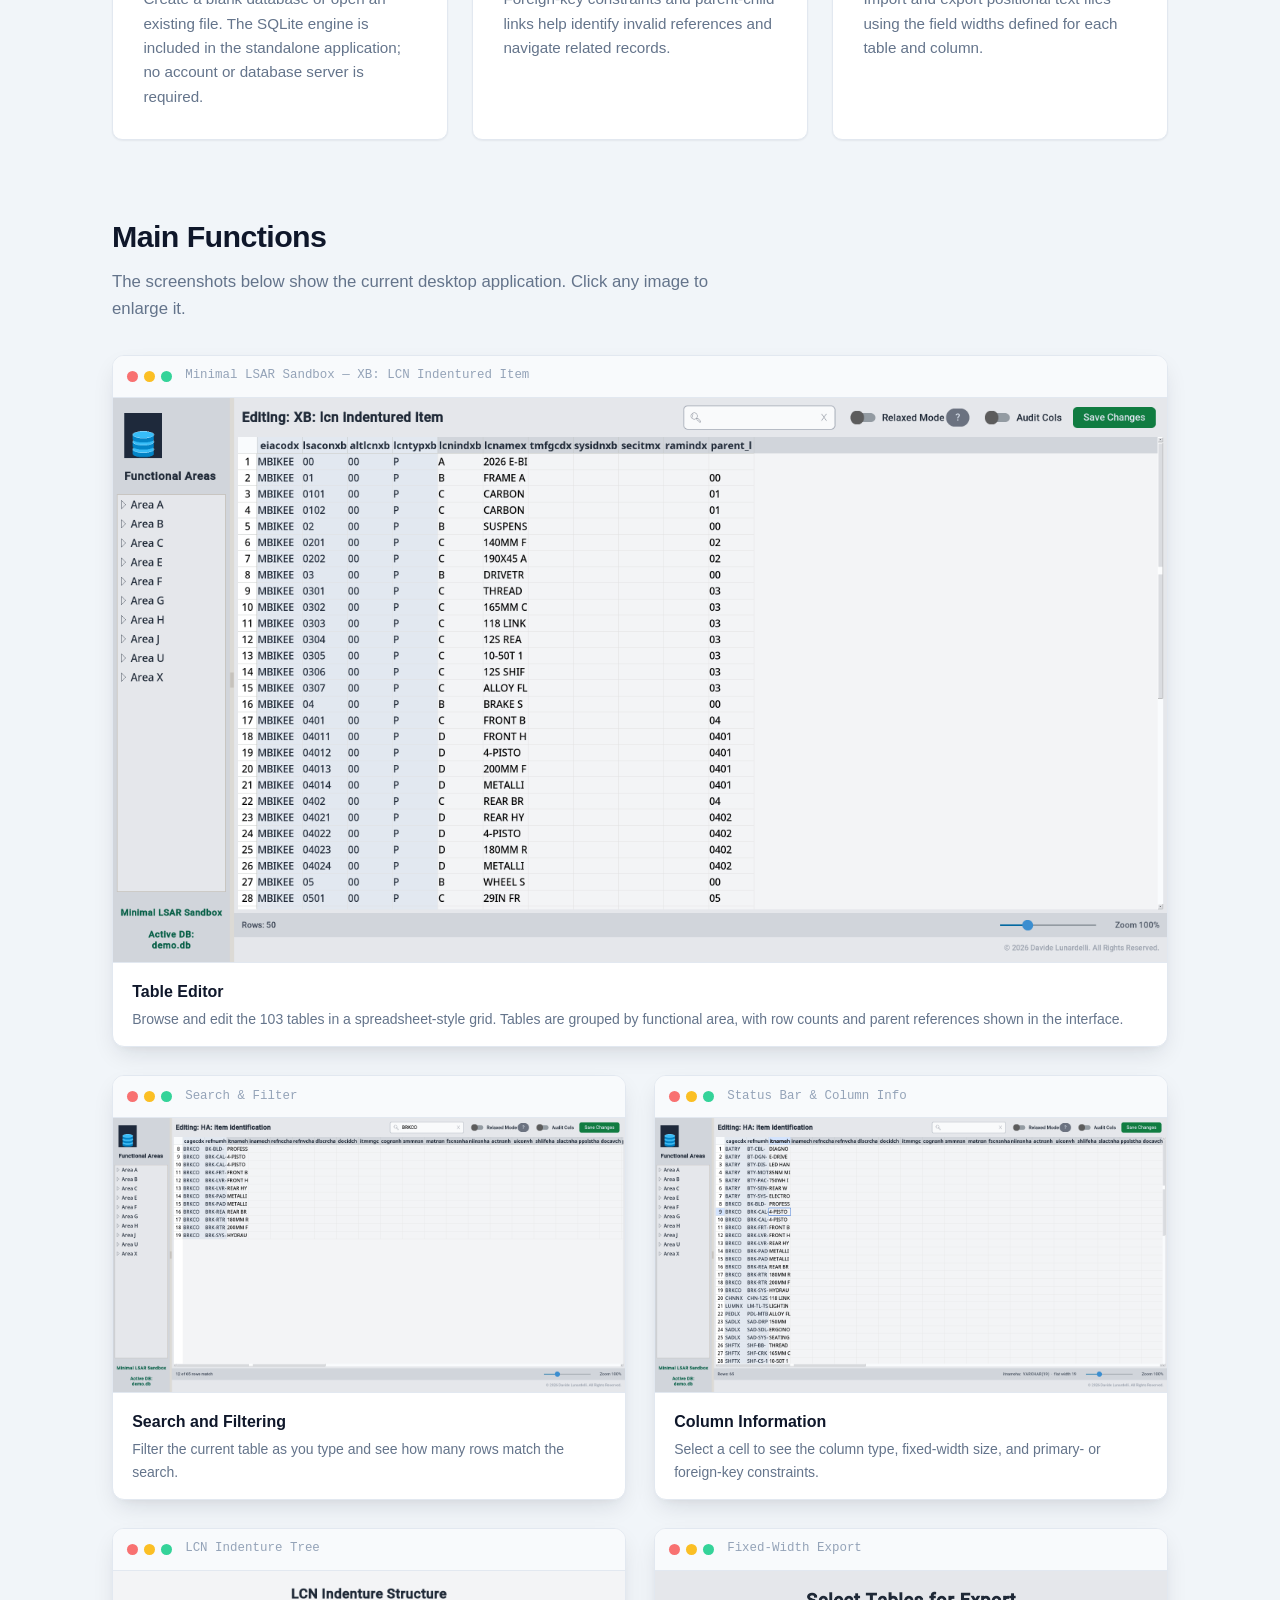
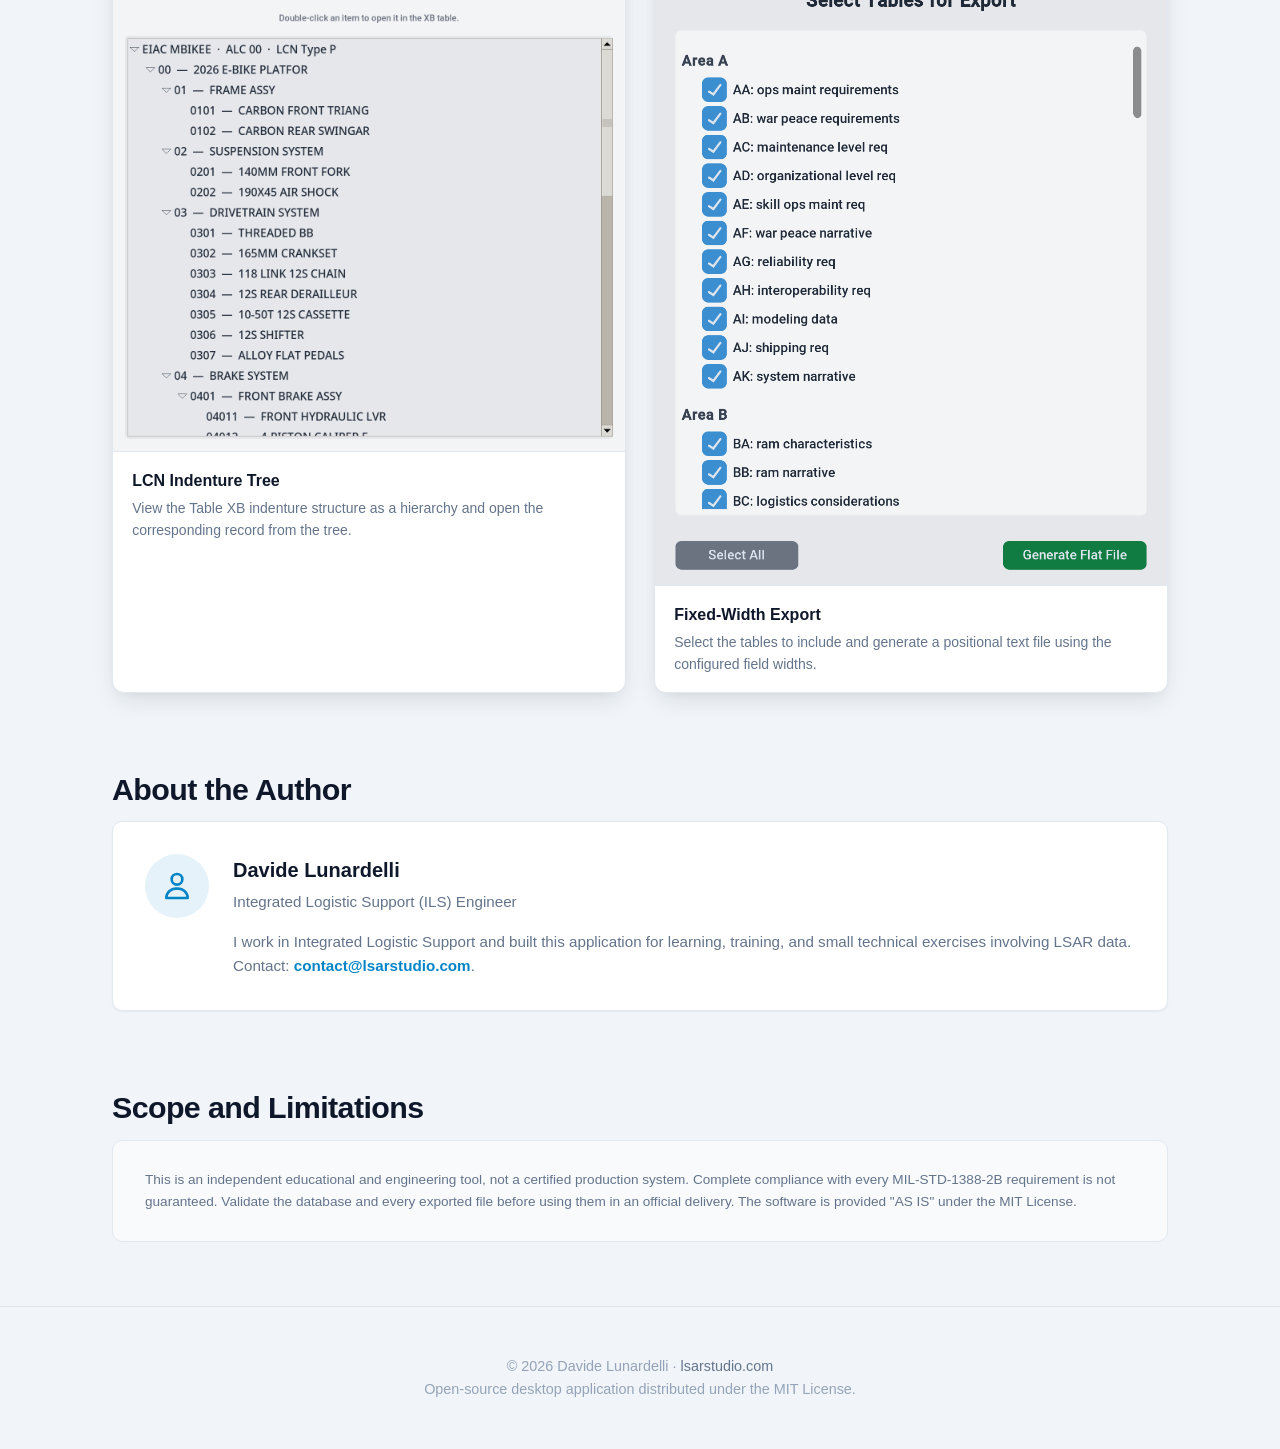
==== commit 2bac9711: "Add writable SQLite browser demo" ====
--- a/index.html
+++ b/index.html
@@ -445,7 +445,7 @@
 
     <header class="hero">
         <div class="hero-inner">
-            <span class="eyebrow">Open Source &middot; Local &middot; Windows and Linux</span>
+            <span class="eyebrow">Open Source &middot; Local &middot; Browser, Windows and Linux</span>
             <h1>Minimal LSAR <span>Sandbox</span></h1>
             <p class="hero-sub">A desktop application for viewing, editing, importing, and exporting MIL-STD-1388-2B LSAR data. It uses a local SQLite database and does not require a server.</p>
             <div class="hero-meta">
@@ -464,11 +464,15 @@
     <div class="container pull-up">
 
         <div class="download-panel">
-            <h2>Download or View the Source</h2>
-            <p>Choose a standalone 64-bit build, or open the public repository to inspect, build, or fork the application.</p>
+            <h2>Try, Download, or View the Source</h2>
+            <p>Open a working browser copy, choose a standalone 64-bit build, or inspect the public repository.</p>
 
             <div class="btn-group">
-                <a href="https://github.com/Davidoneo/lsar-sandbox-web/releases/download/v1.0.3/LSAR_minimal.exe" class="btn btn-primary">
+                <a href="demo/" class="btn btn-primary">
+                    <svg fill="none" stroke="currentColor" viewBox="0 0 24 24"><path stroke-linecap="round" stroke-linejoin="round" stroke-width="2" d="M4 5h16a2 2 0 012 2v10a2 2 0 01-2 2H4a2 2 0 01-2-2V7a2 2 0 012-2zm2 3h12M8 12h3m-3 3h6"/></svg>
+                    Try in Browser
+                </a>
+                <a href="https://github.com/Davidoneo/lsar-sandbox-web/releases/download/v1.0.3/LSAR_minimal.exe" class="btn btn-outline">
                     <svg fill="none" stroke="currentColor" viewBox="0 0 24 24"><path stroke-linecap="round" stroke-linejoin="round" stroke-width="2" d="M4 16v1a3 3 0 003 3h10a3 3 0 003-3v-1m-4-4l-4 4m0 0l-4-4m4 4V4"/></svg>
                     Windows (.exe)
                 </a>
@@ -490,7 +494,7 @@
                 <span><a href="https://github.com/Davidoneo/lsar-sandbox-web/releases" style="color:var(--primary);text-decoration:none;font-weight:600;">Release notes &amp; history</a></span>
             </div>
 
-            <p class="dl-note">If a prebuilt download is unavailable or blocked, use the public source code to inspect, build, or fork the project.</p>
+            <p class="dl-note"><strong>Browser demo:</strong> the example database is copied into your browser, where you can edit it and export files without uploading data. You can also download the resulting SQLite database. If a prebuilt download is unavailable or blocked, use the public source code.</p>
         </div>
 
         <div class="mission-box">
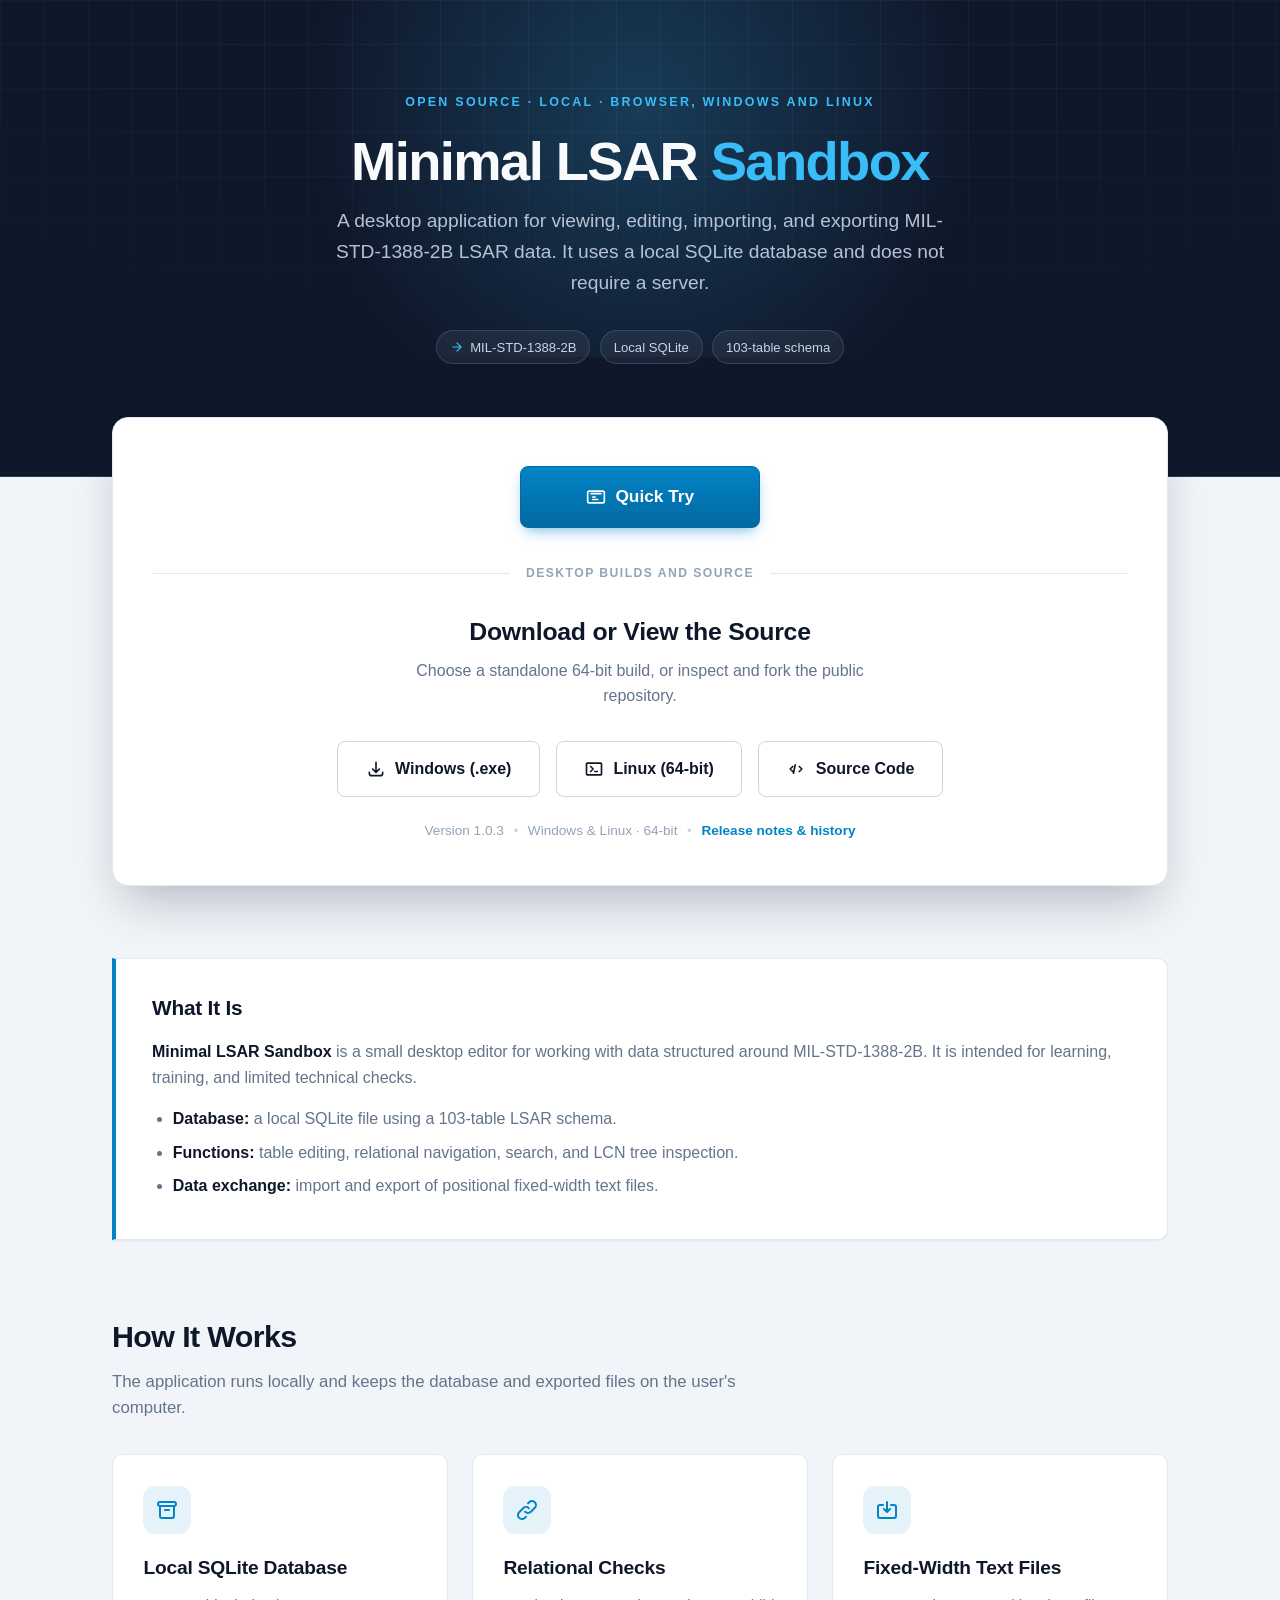
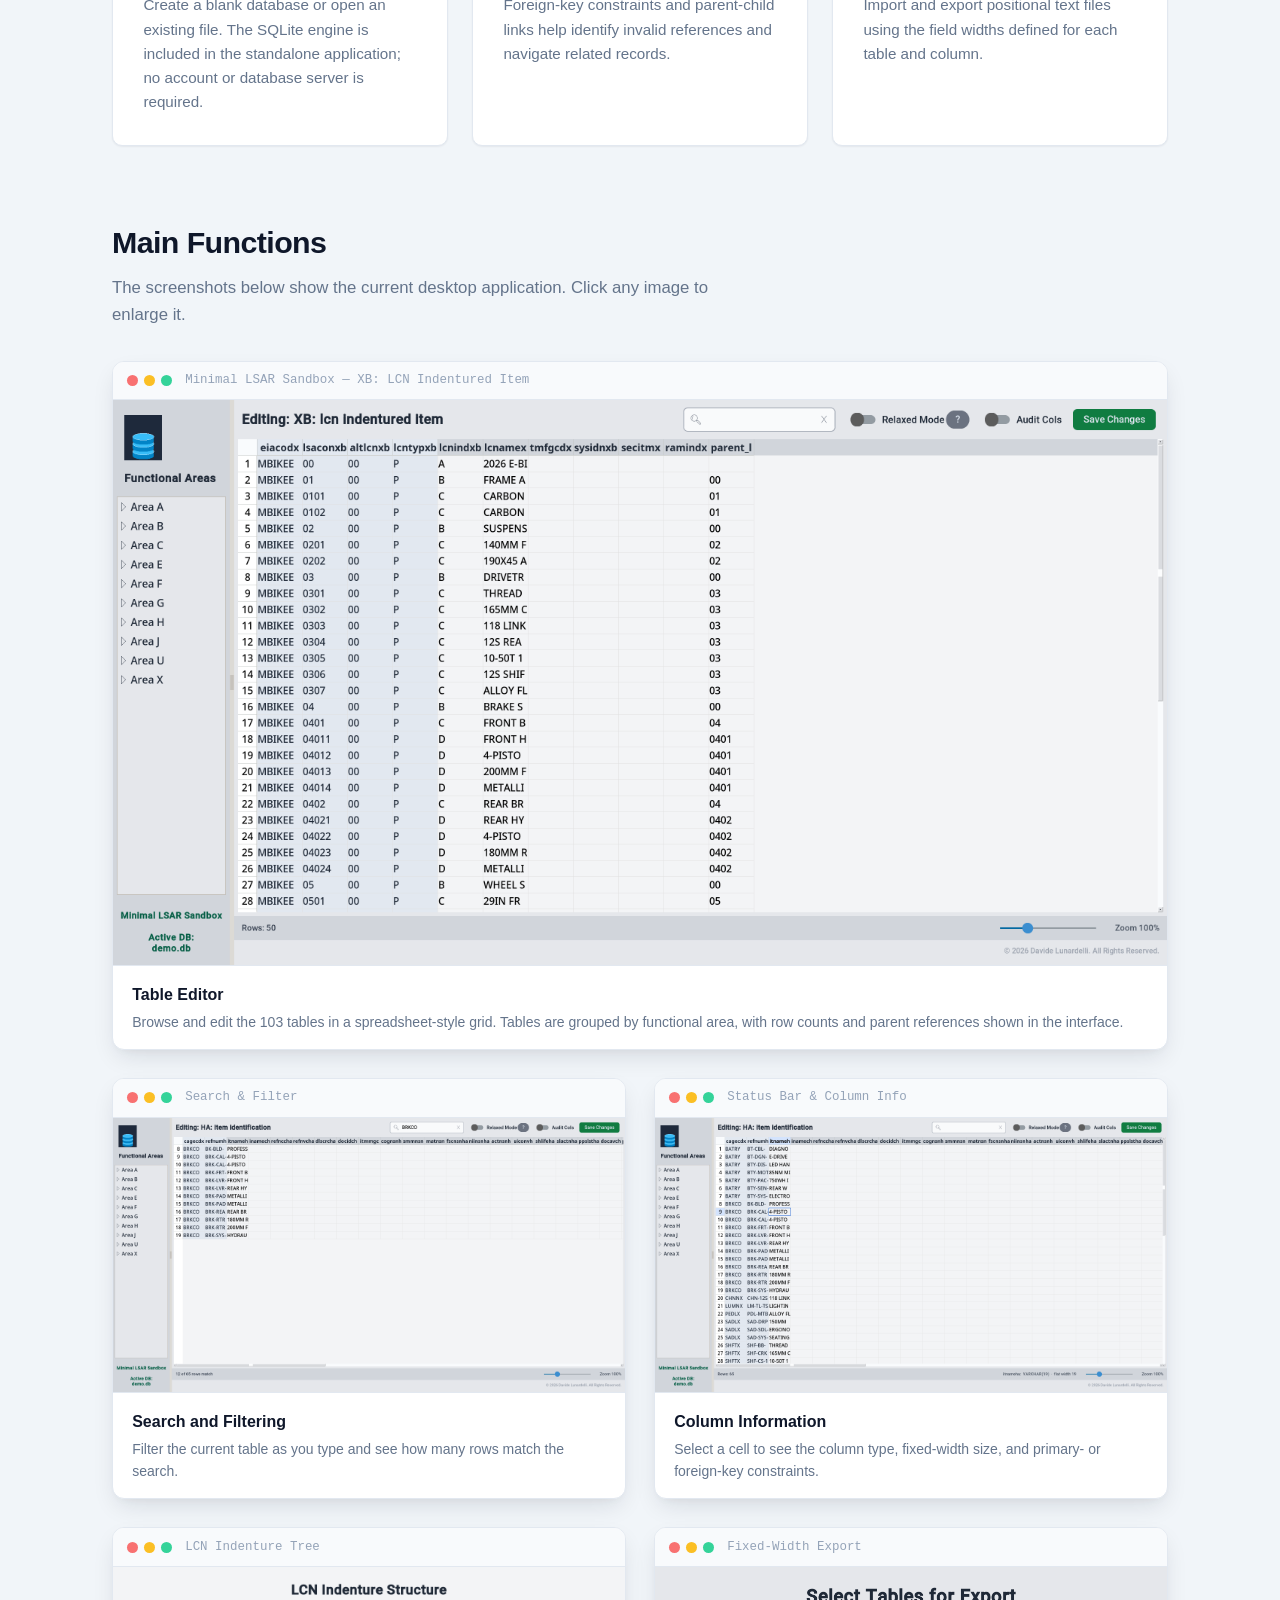
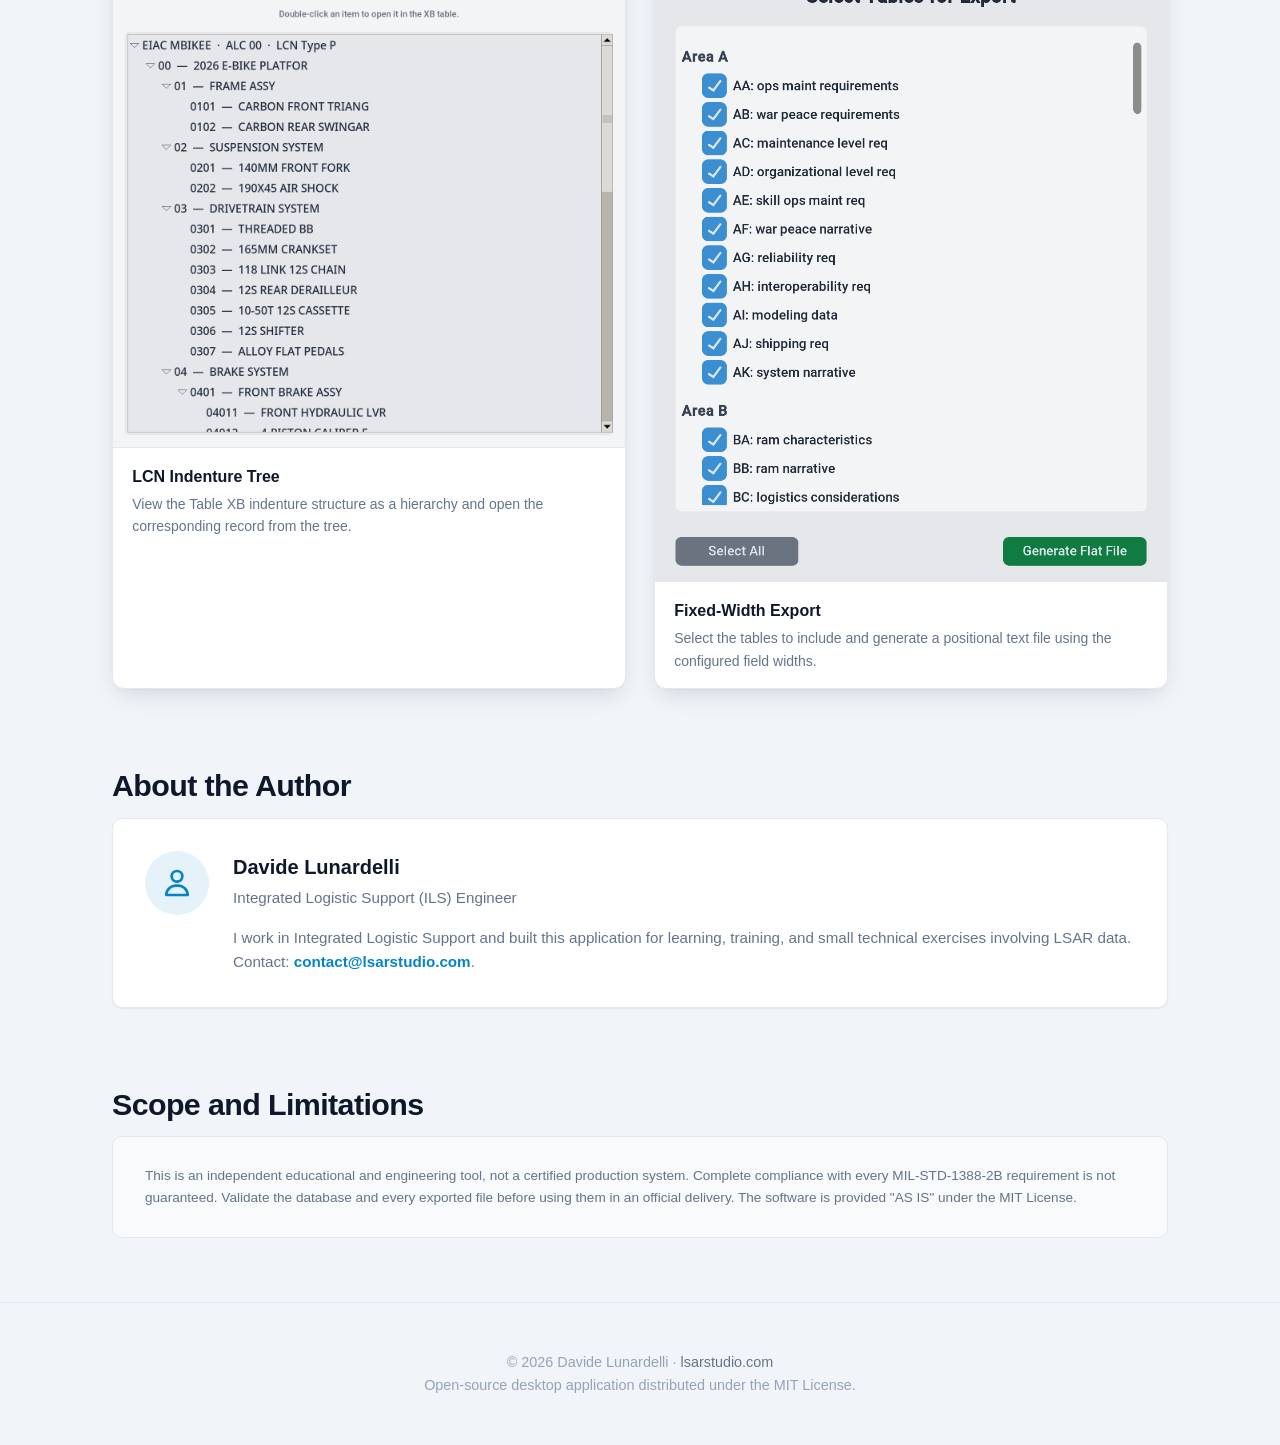
==== commit 53c5afe2: "Refine quick try and responsive layout" ====
--- a/index.html
+++ b/index.html
@@ -185,6 +185,36 @@
         .download-panel h2 { margin: 0 0 0.4rem 0; font-size: 1.55rem; color: var(--text-main); letter-spacing: -0.01em; }
         .download-panel > p { color: var(--text-muted); margin: 0 auto 2rem auto; max-width: 460px; }
 
+        .quick-try {
+            display: flex;
+            justify-content: center;
+            padding: 0.25rem 0 2.25rem;
+        }
+        .quick-try .btn {
+            min-width: 240px;
+            justify-content: center;
+            padding: 1rem 2.2rem;
+            font-size: 1.08rem;
+        }
+        .download-separator {
+            display: flex;
+            align-items: center;
+            gap: 1rem;
+            margin: 0 0 1.75rem;
+            color: var(--text-faint);
+            font-size: 0.76rem;
+            font-weight: 700;
+            letter-spacing: 0.12em;
+            text-transform: uppercase;
+        }
+        .download-separator::before,
+        .download-separator::after {
+            content: "";
+            flex: 1;
+            height: 1px;
+            background: var(--border);
+        }
+
         .btn-group {
             display: flex;
             justify-content: center;
@@ -228,19 +258,6 @@
             flex-wrap: wrap;
         }
         .dl-meta .dot { color: var(--border-strong); }
-        .dl-note {
-            margin: 1.1rem auto 0 auto;
-            max-width: 560px;
-            font-size: 0.85rem;
-            color: var(--text-muted);
-            background: var(--bg-subtle);
-            border: 1px solid var(--border);
-            border-radius: 8px;
-            padding: 0.7rem 1rem;
-        }
-        .dl-note strong { color: var(--text-main); }
-        .dl-note code { font-size: 0.82em; }
-
         /* ---------- MISSION ---------- */
         .mission-box {
             background: var(--bg-surface);
@@ -260,7 +277,7 @@
         /* ---------- FEATURES ---------- */
         .features-grid {
             display: grid;
-            grid-template-columns: repeat(auto-fit, minmax(300px, 1fr));
+            grid-template-columns: repeat(auto-fit, minmax(min(300px, 100%), 1fr));
             gap: 1.5rem;
         }
         .feature-card {
@@ -306,16 +323,19 @@
             background: var(--bg-subtle);
             border-bottom: 1px solid var(--border);
         }
-        .shot-bar .dots { display: flex; gap: 0.35rem; }
+        .shot-bar .dots { display: flex; flex: 0 0 auto; gap: 0.35rem; }
         .shot-bar .dots i { width: 11px; height: 11px; border-radius: 50%; display: block; }
         .shot-bar .dots i:nth-child(1) { background: #F87171; }
         .shot-bar .dots i:nth-child(2) { background: #FBBF24; }
         .shot-bar .dots i:nth-child(3) { background: #34D399; }
         .shot-bar span {
+            min-width: 0;
             font-size: 0.78rem;
             color: var(--text-faint);
             font-family: ui-monospace, SFMono-Regular, Menlo, Consolas, monospace;
             margin-left: 0.4rem;
+            line-height: 1.35;
+            overflow-wrap: break-word;
         }
         .shot-img {
             display: block;
@@ -328,13 +348,13 @@
             padding: 1rem 1.2rem;
             border-top: 1px solid var(--border);
         }
-        .shot-caption h4 { margin: 0 0 0.2rem 0; font-size: 1rem; color: var(--text-main); }
-        .shot-caption p { margin: 0; font-size: 0.875rem; color: var(--text-muted); }
+        .shot-caption h4 { margin: 0 0 0.2rem 0; font-size: 1rem; color: var(--text-main); overflow-wrap: break-word; }
+        .shot-caption p { margin: 0; font-size: 0.875rem; color: var(--text-muted); overflow-wrap: break-word; }
 
         .showcase-featured { margin-bottom: 1.75rem; }
         .showcase-duo {
             display: grid;
-            grid-template-columns: repeat(auto-fit, minmax(320px, 1fr));
+            grid-template-columns: repeat(auto-fit, minmax(min(320px, 100%), 1fr));
             gap: 1.75rem;
             margin-bottom: 1.75rem;
         }
@@ -435,6 +455,8 @@
             .hero-sub { font-size: 1.05rem; }
             .container { padding: 0 1.25rem; }
             .download-panel { padding: 2rem 1.4rem; }
+            .quick-try { padding-bottom: 1.75rem; }
+            .quick-try .btn { width: min(100%, 280px); }
             .btn-group { flex-direction: column; }
             .btn { width: 100%; justify-content: center; }
             .author-box { flex-direction: column; align-items: center; text-align: center; }
@@ -453,10 +475,8 @@
                     <svg fill="none" stroke="currentColor" viewBox="0 0 24 24"><path stroke-linecap="round" stroke-linejoin="round" stroke-width="2" d="M5 12h14M12 5l7 7-7 7"/></svg>
                     MIL-STD-1388-2B
                 </span>
-                <span class="chip">Embedded SQLite</span>
+                <span class="chip">Local SQLite</span>
                 <span class="chip">103-table schema</span>
-                <span class="chip">Windows &amp; Linux &middot; No install</span>
-                <span class="chip">MIT License</span>
             </div>
         </div>
     </header>
@@ -464,14 +484,19 @@
     <div class="container pull-up">
 
         <div class="download-panel">
-            <h2>Try, Download, or View the Source</h2>
-            <p>Open a working browser copy, choose a standalone 64-bit build, or inspect the public repository.</p>
-
-            <div class="btn-group">
+            <div class="quick-try">
                 <a href="demo/" class="btn btn-primary">
                     <svg fill="none" stroke="currentColor" viewBox="0 0 24 24"><path stroke-linecap="round" stroke-linejoin="round" stroke-width="2" d="M4 5h16a2 2 0 012 2v10a2 2 0 01-2 2H4a2 2 0 01-2-2V7a2 2 0 012-2zm2 3h12M8 12h3m-3 3h6"/></svg>
-                    Try in Browser
+                    Quick Try
                 </a>
+            </div>
+
+            <div class="download-separator"><span>Desktop builds and source</span></div>
+
+            <h2>Download or View the Source</h2>
+            <p>Choose a standalone 64-bit build, or inspect and fork the public repository.</p>
+
+            <div class="btn-group">
                 <a href="https://github.com/Davidoneo/lsar-sandbox-web/releases/download/v1.0.3/LSAR_minimal.exe" class="btn btn-outline">
                     <svg fill="none" stroke="currentColor" viewBox="0 0 24 24"><path stroke-linecap="round" stroke-linejoin="round" stroke-width="2" d="M4 16v1a3 3 0 003 3h10a3 3 0 003-3v-1m-4-4l-4 4m0 0l-4-4m4 4V4"/></svg>
                     Windows (.exe)
@@ -493,8 +518,6 @@
                 <span class="dot">&bull;</span>
                 <span><a href="https://github.com/Davidoneo/lsar-sandbox-web/releases" style="color:var(--primary);text-decoration:none;font-weight:600;">Release notes &amp; history</a></span>
             </div>
-
-            <p class="dl-note"><strong>Browser demo:</strong> the example database is copied into your browser, where you can edit it and export files without uploading data. You can also download the resulting SQLite database. If a prebuilt download is unavailable or blocked, use the public source code.</p>
         </div>
 
         <div class="mission-box">
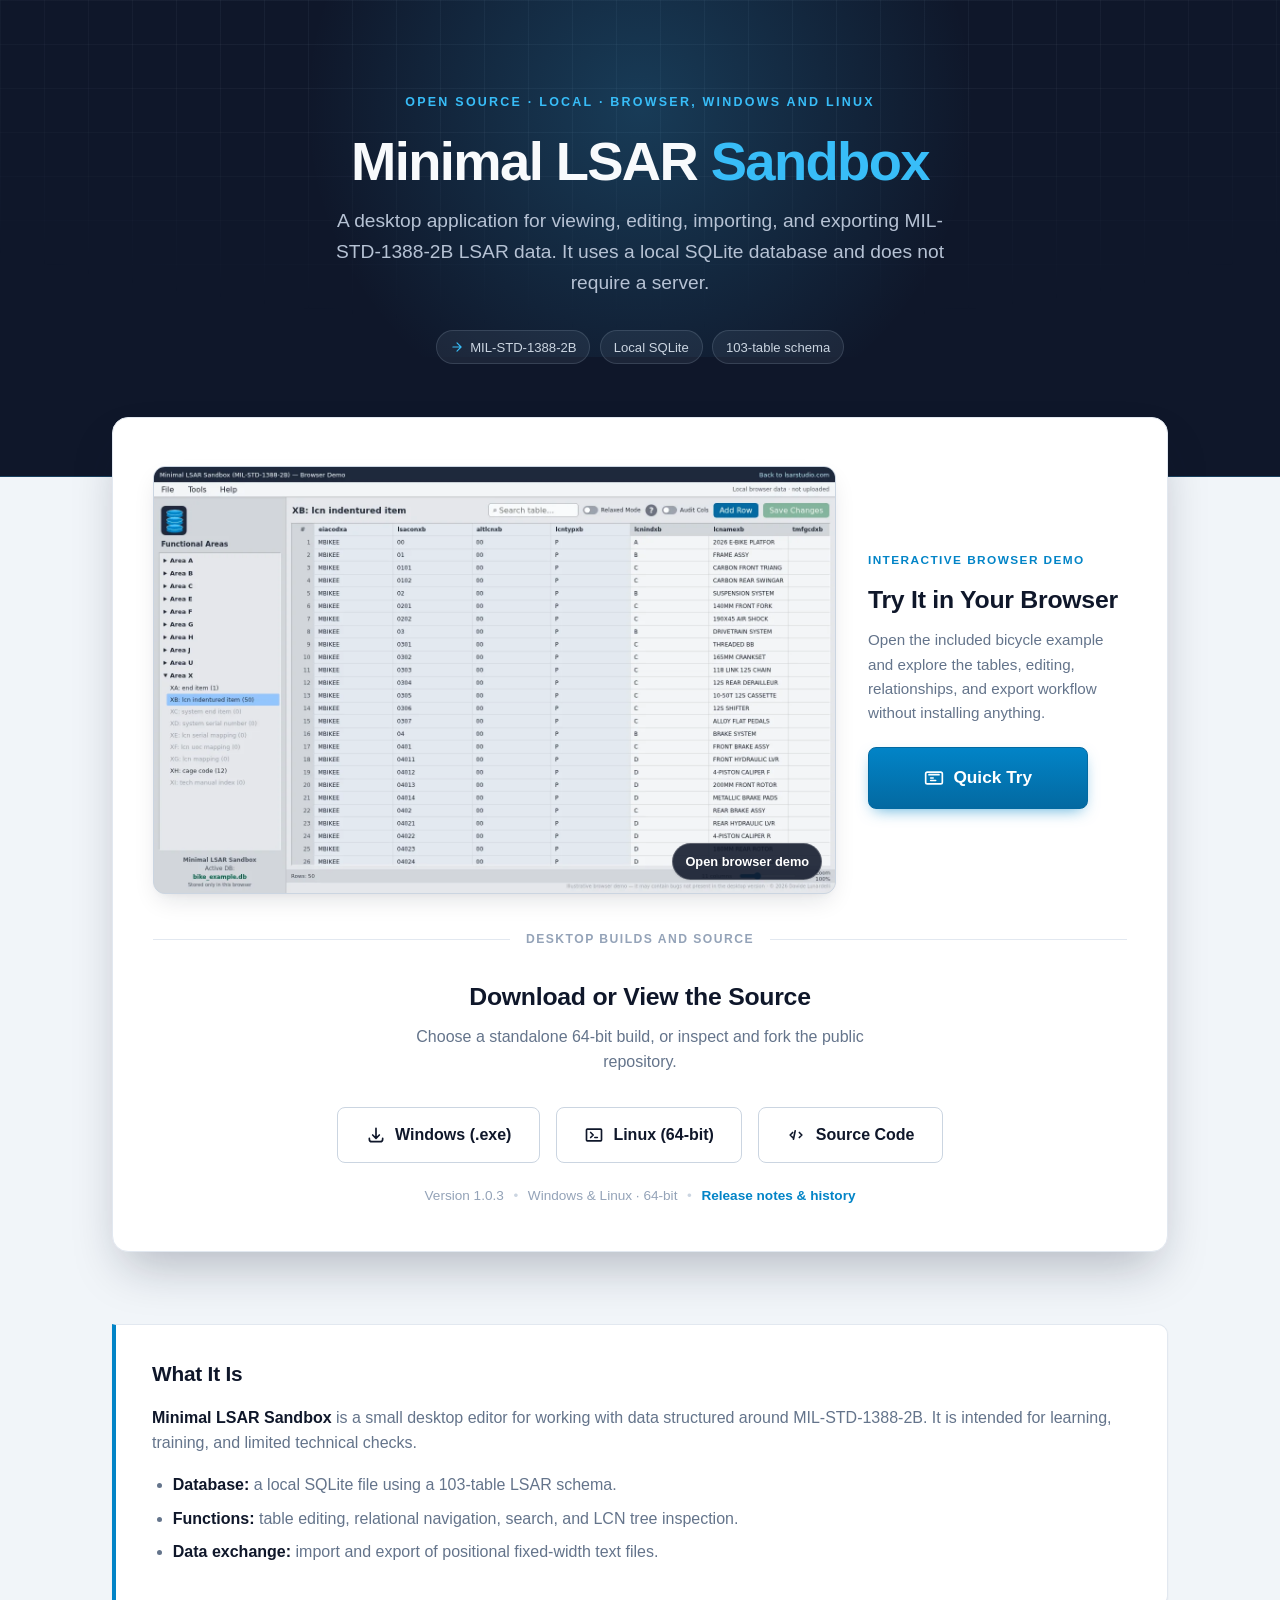
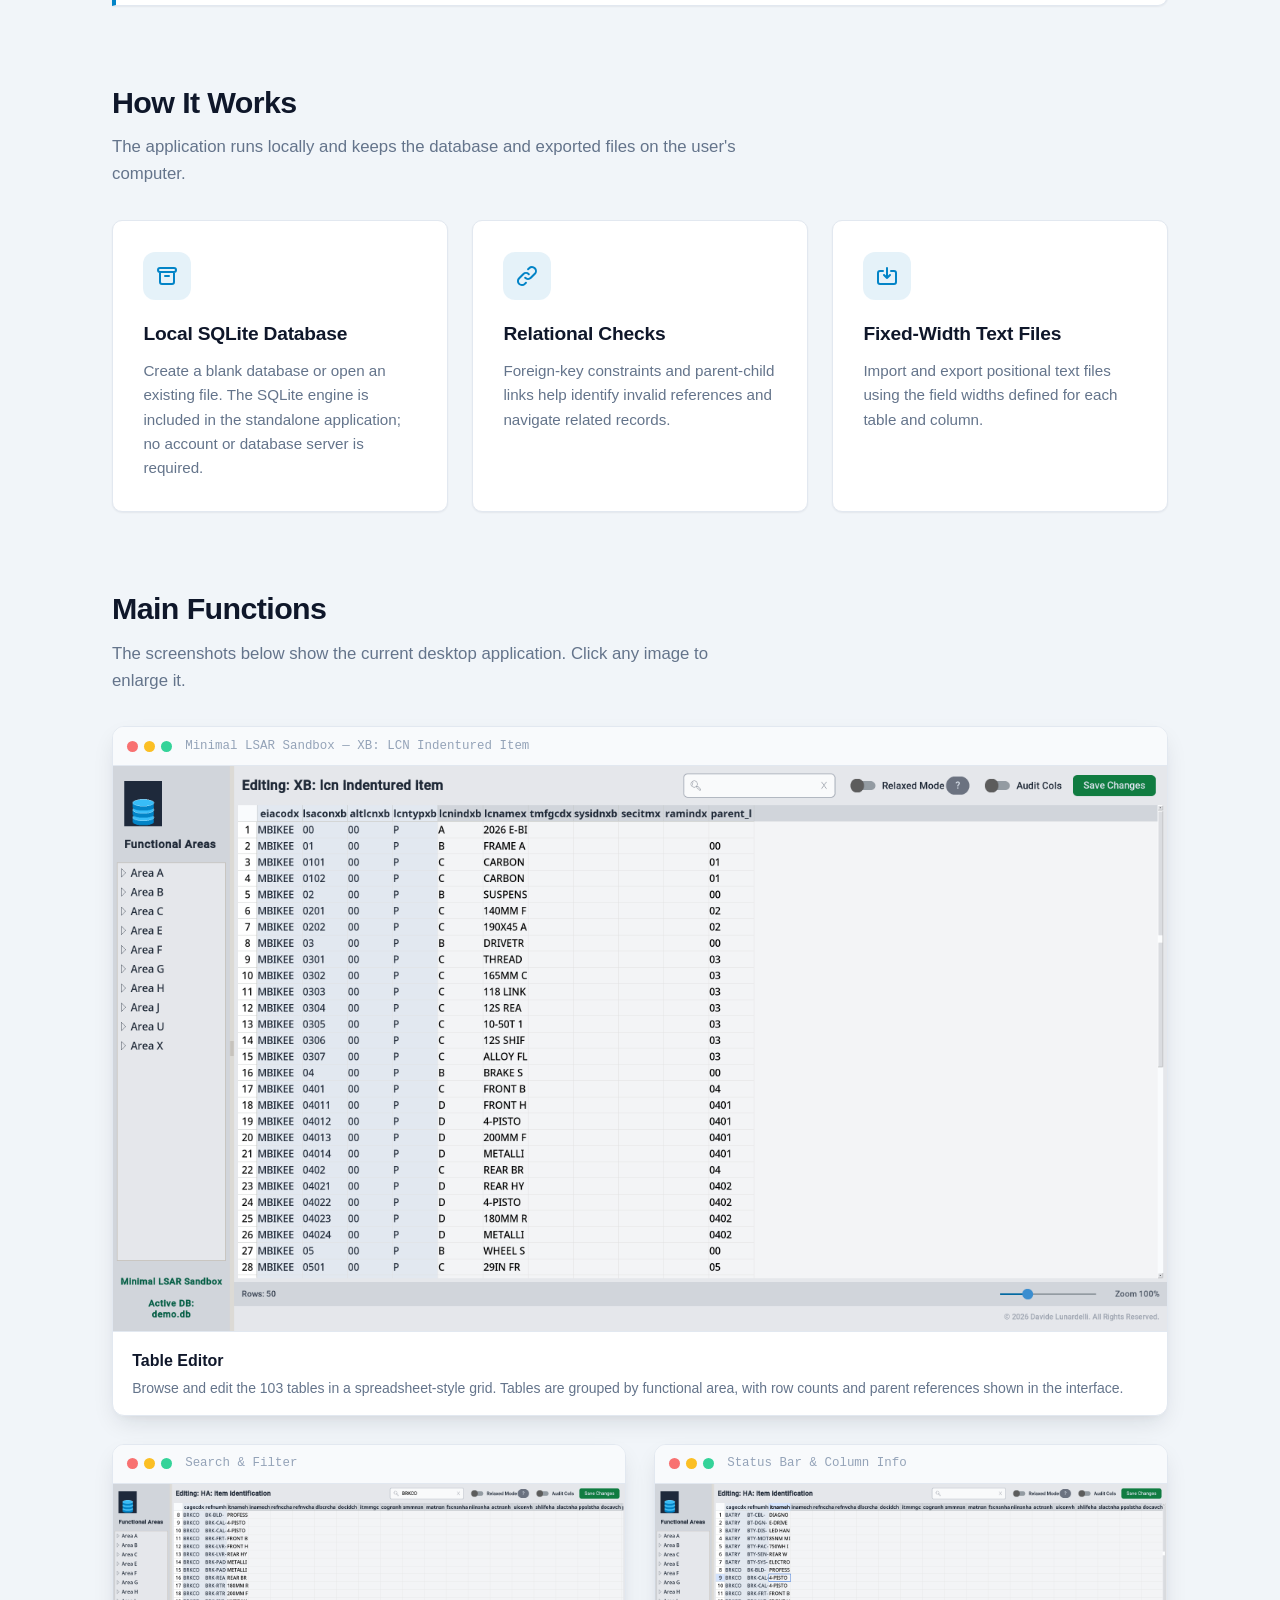
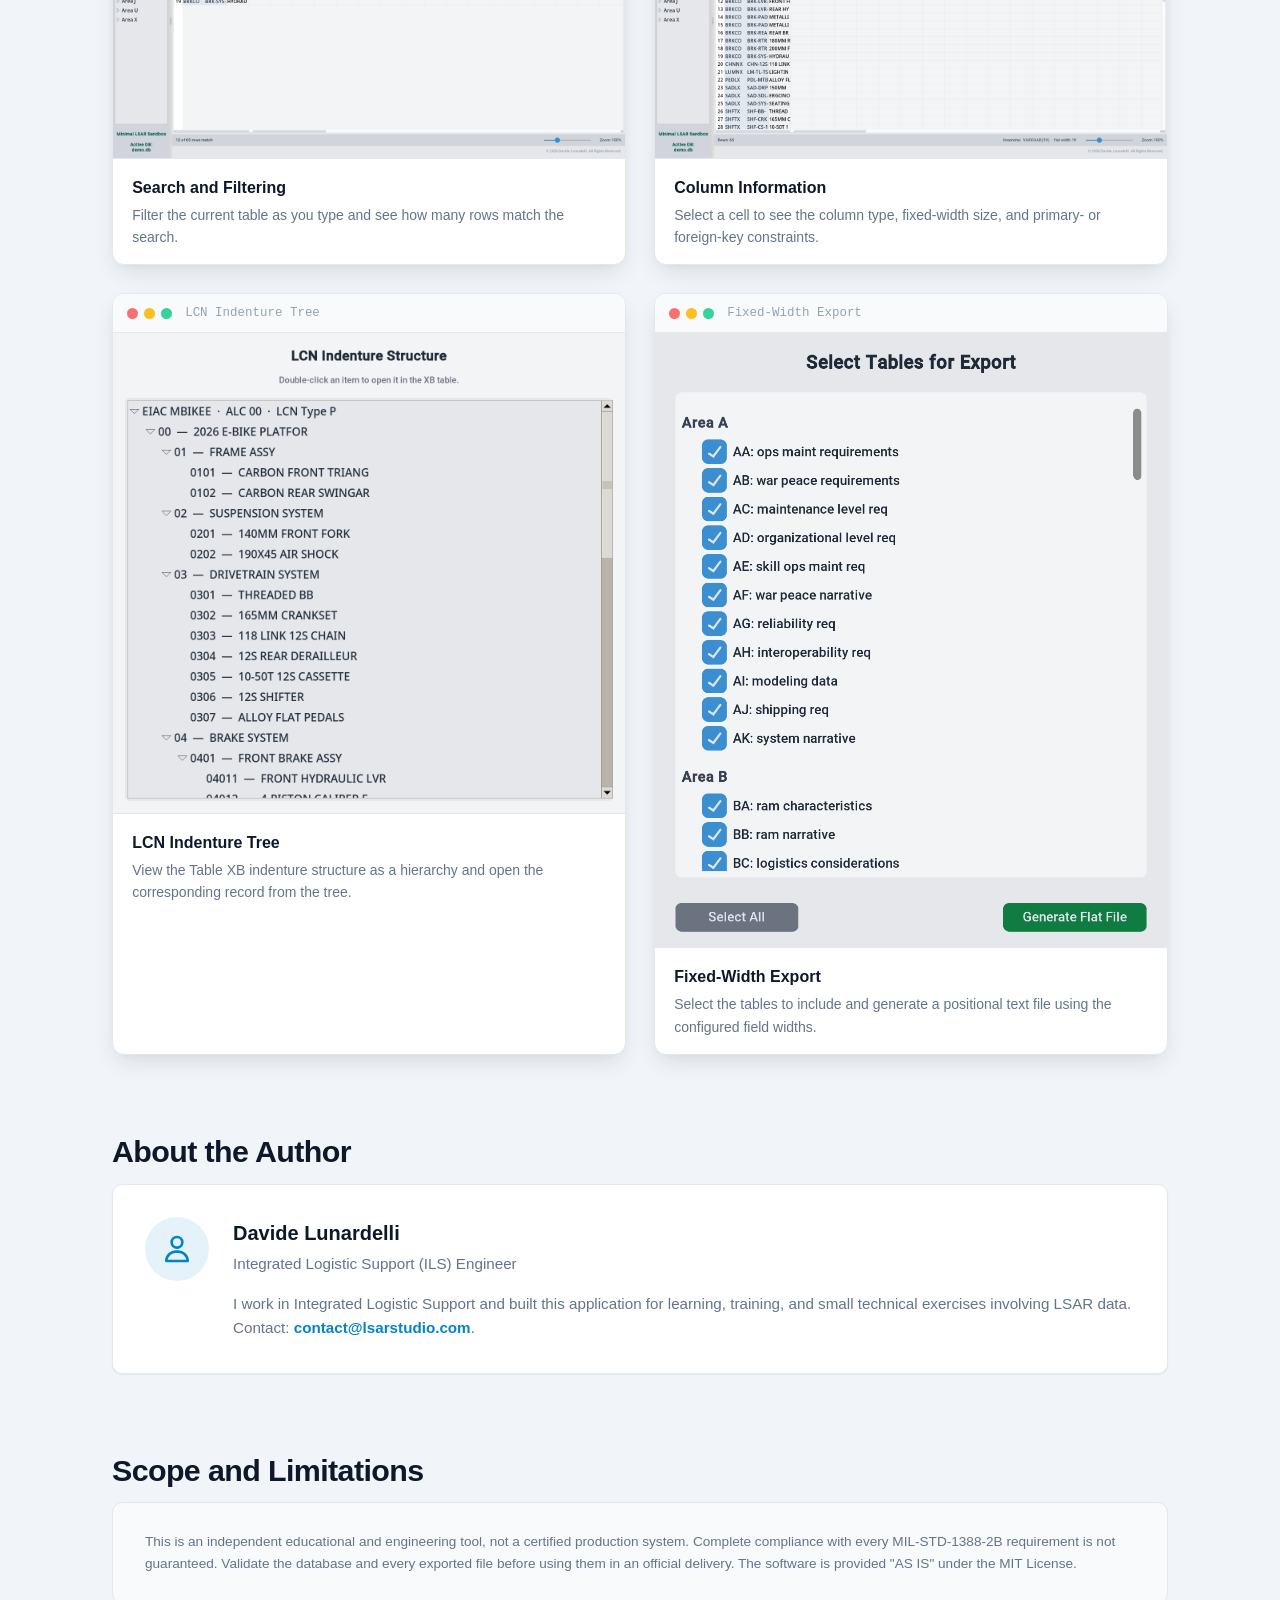
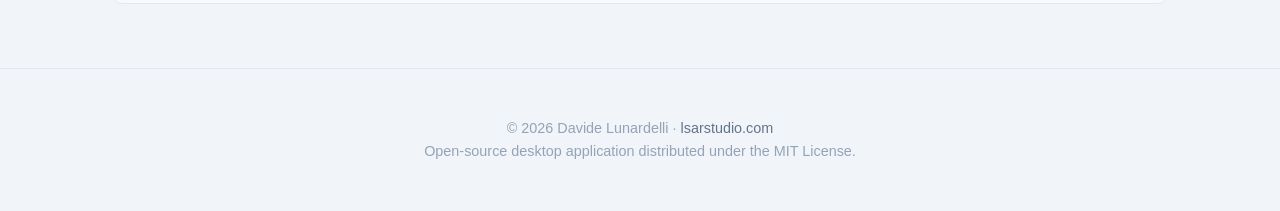
==== commit d44983dc: "Preview browser demo on landing page" ====
--- a/index.html
+++ b/index.html
@@ -186,12 +186,67 @@
         .download-panel > p { color: var(--text-muted); margin: 0 auto 2rem auto; max-width: 460px; }
 
         .quick-try {
-            display: flex;
-            justify-content: center;
+            display: grid;
+            grid-template-columns: minmax(0, 1.45fr) minmax(250px, 0.55fr);
+            align-items: center;
+            gap: 2rem;
             padding: 0.25rem 0 2.25rem;
-        }
-        .quick-try .btn {
-            min-width: 240px;
+            text-align: left;
+        }
+        .quick-try-preview {
+            position: relative;
+            display: block;
+            overflow: hidden;
+            border: 1px solid var(--border-strong);
+            border-radius: 12px;
+            background: #D1D5DB;
+            box-shadow: var(--shadow-md);
+            text-decoration: none;
+            transition: transform 0.18s ease, box-shadow 0.18s ease;
+        }
+        .quick-try-preview:hover {
+            transform: translateY(-3px);
+            box-shadow: 0 18px 34px -12px rgba(15, 23, 42, 0.35);
+        }
+        .quick-try-preview:focus-visible {
+            outline: 3px solid var(--accent);
+            outline-offset: 3px;
+        }
+        .quick-try-preview img {
+            display: block;
+            width: 100%;
+            height: auto;
+        }
+        .quick-try-preview span {
+            position: absolute;
+            right: 0.8rem;
+            bottom: 0.8rem;
+            padding: 0.45rem 0.75rem;
+            border: 1px solid rgba(255, 255, 255, 0.24);
+            border-radius: 999px;
+            background: rgba(15, 23, 42, 0.88);
+            color: #FFFFFF;
+            font-size: 0.8rem;
+            font-weight: 700;
+            box-shadow: var(--shadow-sm);
+        }
+        .quick-try-label {
+            display: block;
+            margin-bottom: 0.6rem;
+            color: var(--primary);
+            font-size: 0.74rem;
+            font-weight: 800;
+            letter-spacing: 0.12em;
+            text-transform: uppercase;
+        }
+        .quick-try-copy h2 { margin-bottom: 0.55rem; }
+        .quick-try-copy p {
+            margin: 0 0 1.35rem;
+            color: var(--text-muted);
+            font-size: 0.95rem;
+        }
+        .quick-try-copy .btn {
+            min-width: 220px;
             justify-content: center;
             padding: 1rem 2.2rem;
             font-size: 1.08rem;
@@ -455,8 +510,13 @@
             .hero-sub { font-size: 1.05rem; }
             .container { padding: 0 1.25rem; }
             .download-panel { padding: 2rem 1.4rem; }
-            .quick-try { padding-bottom: 1.75rem; }
-            .quick-try .btn { width: min(100%, 280px); }
+            .quick-try {
+                grid-template-columns: minmax(0, 1fr);
+                gap: 1.35rem;
+                padding-bottom: 1.75rem;
+                text-align: center;
+            }
+            .quick-try-copy .btn { width: min(100%, 280px); }
             .btn-group { flex-direction: column; }
             .btn { width: 100%; justify-content: center; }
             .author-box { flex-direction: column; align-items: center; text-align: center; }
@@ -485,10 +545,19 @@
 
         <div class="download-panel">
             <div class="quick-try">
-                <a href="demo/" class="btn btn-primary">
-                    <svg fill="none" stroke="currentColor" viewBox="0 0 24 24"><path stroke-linecap="round" stroke-linejoin="round" stroke-width="2" d="M4 5h16a2 2 0 012 2v10a2 2 0 01-2 2H4a2 2 0 01-2-2V7a2 2 0 012-2zm2 3h12M8 12h3m-3 3h6"/></svg>
-                    Quick Try
+                <a href="demo/" class="quick-try-preview" aria-label="Open the Minimal LSAR browser demo">
+                    <img src="demo-preview.webp" width="1440" height="900" alt="Minimal LSAR browser demo showing the populated XB LCN indentured item table" decoding="async" fetchpriority="high">
+                    <span>Open browser demo</span>
                 </a>
+                <div class="quick-try-copy">
+                    <span class="quick-try-label">Interactive browser demo</span>
+                    <h2>Try It in Your Browser</h2>
+                    <p>Open the included bicycle example and explore the tables, editing, relationships, and export workflow without installing anything.</p>
+                    <a href="demo/" class="btn btn-primary">
+                        <svg fill="none" stroke="currentColor" viewBox="0 0 24 24"><path stroke-linecap="round" stroke-linejoin="round" stroke-width="2" d="M4 5h16a2 2 0 012 2v10a2 2 0 01-2 2H4a2 2 0 01-2-2V7a2 2 0 012-2zm2 3h12M8 12h3m-3 3h6"/></svg>
+                        Quick Try
+                    </a>
+                </div>
             </div>
 
             <div class="download-separator"><span>Desktop builds and source</span></div>
